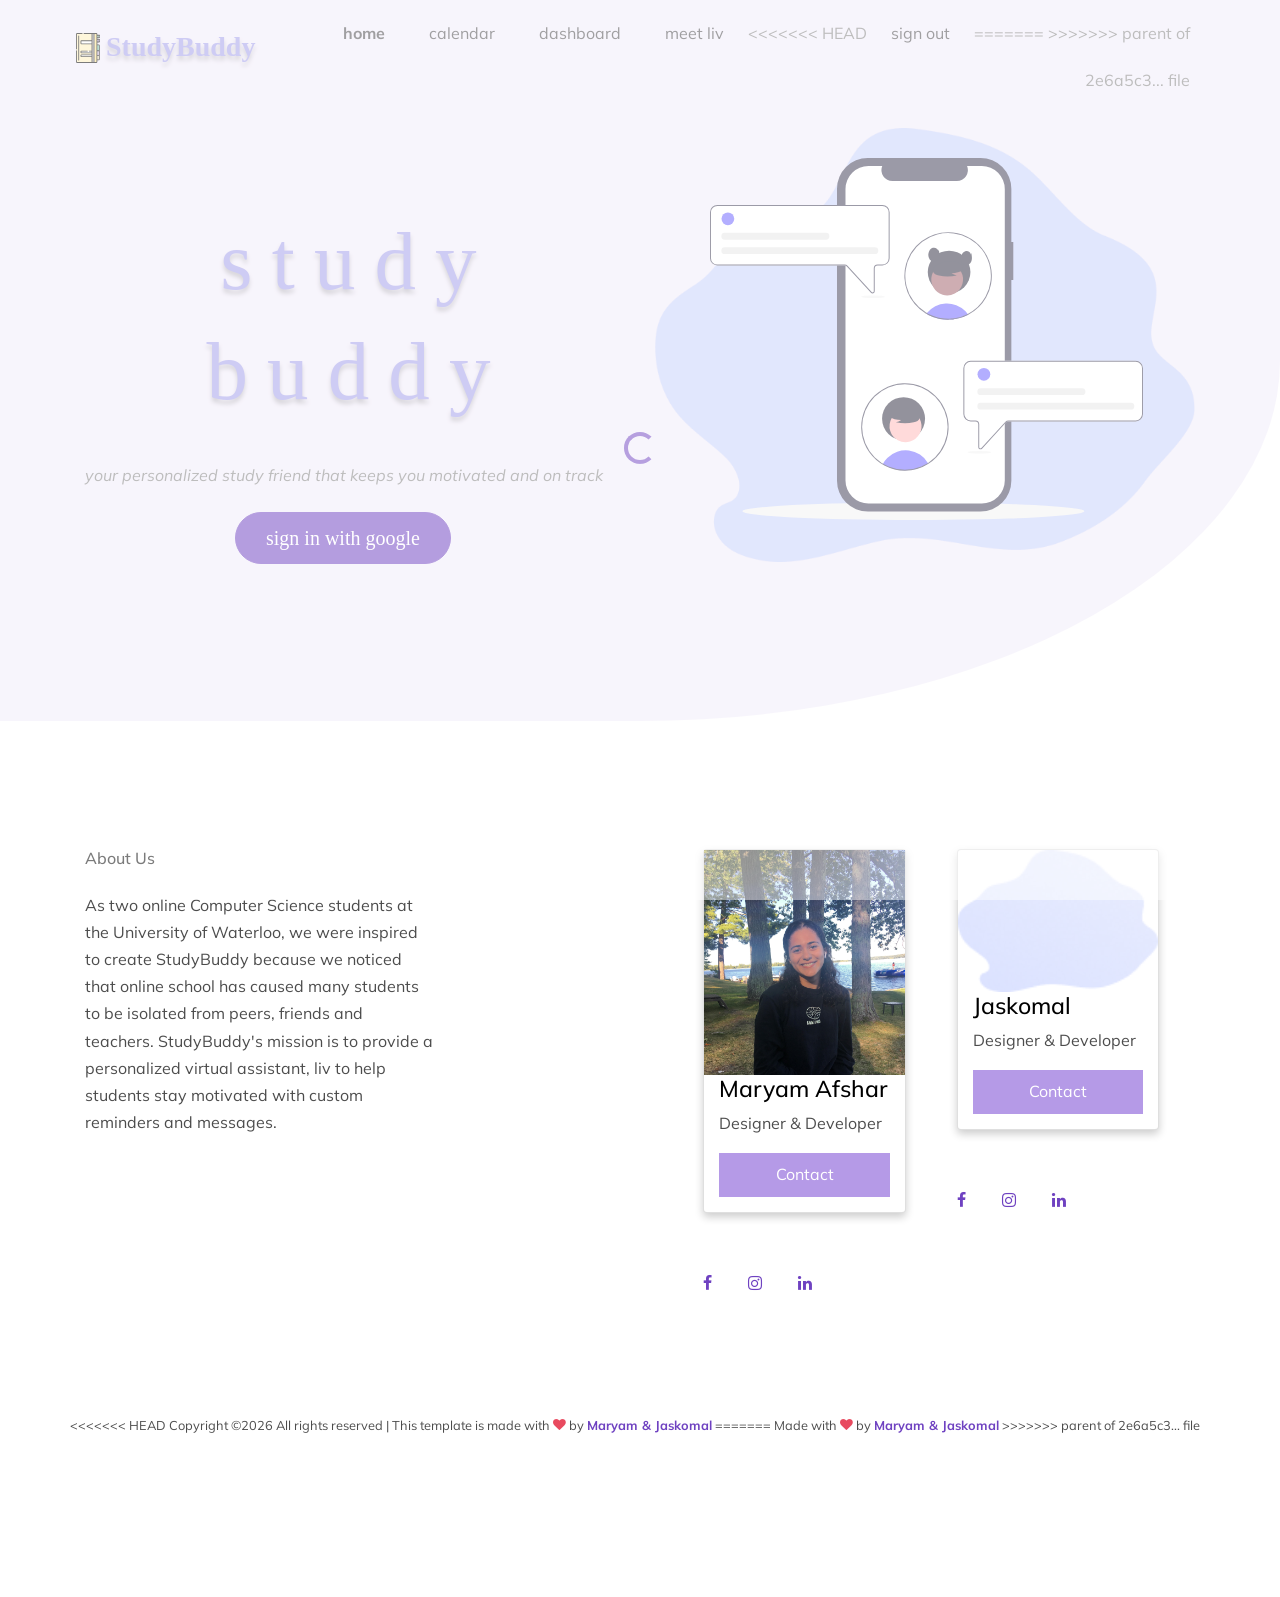
==== covid-master/index.html @ 274b62f6 "j" ====
<!doctype html>
<html lang="en">
<head>
  <title>StudyBuddy</title>
  <meta charset="utf-8">
  <meta name="viewport" content="width=device-width, initial-scale=1, shrink-to-fit=no">    

  <link href="https://fonts.googleapis.com/css2?family=Mulish:wght@400;700;900&display=swap" rel="stylesheet">

  <link rel="stylesheet" href="fonts/icomoon/style.css">

  <link rel="stylesheet" href="css/bootstrap.min.css">
  <link rel="stylesheet" href="css/jquery-ui.css">
  <link rel="stylesheet" href="css/owl.carousel.min.css">
  <link rel="stylesheet" href="css/owl.theme.default.min.css">
  <link rel="stylesheet" href="css/owl.theme.default.min.css">

  <link rel="stylesheet" href="css/jquery.fancybox.min.css">

  <link rel="stylesheet" href="css/bootstrap-datepicker.css">

  <link rel="stylesheet" href="fonts/flaticon/font/flaticon.css">
  <link rel="stylesheet" href="fonts/flaticon-covid/font/flaticon.css">

  <link rel="stylesheet" href="css/aos.css">

  <link rel="stylesheet" href="css/style.css">

</head>
<body data-spy="scroll" data-target=".site-navbar-target" data-offset="300">


  <div id="overlayer"></div>
  <div class="loader">
    <div class="spinner-border text-primary" role="status">
      <span class="sr-only">Loading...</span>
    </div>
  </div>


  <div class="site-wrap">

    <div class="site-mobile-menu site-navbar-target">
      <div class="site-mobile-menu-header">
        <div class="site-mobile-menu-close mt-3">
          <span class="icon-close2 js-menu-toggle"></span>
        </div>
      </div>
      <div class="site-mobile-menu-body"></div>
    </div>

    
    <header class="site-navbar light js-sticky-header site-navbar-target" role="banner">

      <div class="container">
        <div class="row align-items-center">
            <div class="logo">
              <img src="home_images/notebook.svg" alt="logo" />
              StudyBuddy
          </div>

          <div class="col-12 col-md-10 d-none d-xl-block">
            <nav class="site-navigation position-relative text-right" role="navigation">

              <ul class="site-menu main-menu js-clone-nav mr-auto d-none d-lg-block">
                <li class="active"><a href="index.html" class="nav-link">home</a></li>
                
                <li><a href="calendar.html" class="nav-link">calendar</a></li>
                <li><a href="dashboard.html" class="nav-link">dashboard</a></li>


                <li><a href="meet.html" class="nav-link">meet liv</a></li>
<<<<<<< HEAD
                <li><a href="signout.html" class="nav-link">sign out</a></li>
=======
                
>>>>>>> parent of 2e6a5c3... file
              </ul>
            </nav>
          </div>


          <div class="col-6 d-inline-block d-xl-none ml-md-0 py-3" style="position: relative; top: 3px;"><a href="#" class="site-menu-toggle js-menu-toggle float-right"><span class="icon-menu h3 text-black"></span></a></div>

        </div>
      </div>

    </header>

    
    <div class="hero-v1">
      <div class="container">
        <div class="row align-items-center">
          <div class="col-lg-6 mr-auto text-center text-lg-left">
            <h1 class="heading mb-3">study 
              buddy</h1>
            <i class="mb-5">your personalized study friend that keeps you motivated and on track</i>
            <p></p>
            <p class="mb-4"><a href="#" class="btn btn-primary">sign in with google</a></p>
          </div>
          <div class="col-lg-6">
            <figure class="illustration2">
              <img src="images/main_blob.png" alt="Image" class="img-fluid">
            <figure class="illustration">
              <img src= "images\undraw_Chatting_re_j55r.svg" alt="Image" class="img-fluid">
              
            </figure>
          </div>
          <div class="col-lg-6"></div>
        </div>
      </div>
    </div>
    

    <!-- MAIN -->
    
    <div class="site-footer">
      <div class="container">
        <div class="row">
          <div class="col-lg-4">
            <h2 class="footer-heading mb-4">About Us</h2>
            <p>As two online Computer Science students at the University of Waterloo, we were inspired to create StudyBuddy because we noticed that online school has caused many students to be isolated from peers, friends and teachers. 
              StudyBuddy's mission is to provide a personalized virtual assistant, liv to help students stay motivated with custom reminders and messages.

            </p>
          </div>
          <div class="col-lg-8">
            <div class="row">
              <div class="col-lg-4">
                <h2 class="footer-heading mb-4"></h2>
                
              </div>
              <div class="col-lg-4">

                <ul class="list-unstyled">
                  <div class="row">
                    <div class="column">
                      <div class="card">
                        <img src="images\MaryamAfshar_Headshot.jpg" alt="Jane" style="width:100%">
                        <div class="container">
                          <h2 style="font-size: 23px;">Maryam Afshar</h2>
                          <p class="title">Designer & Developer</p>
                          
                          <a href = "mailto: maryam.afshar@uwaterloo.ca"><button class="button">Contact</button></a>
                        </div>
                      </div>
                    </div>
                    <div class="my-5">
                      <a href="https://www.facebook.com/maryam.afshar.794" class="pl-0 pr-3"><span class="icon-facebook"></span></a>
                      <a href="https://www.instagram.com/mary1afshar/" class="pl-3 pr-3"><span class="icon-instagram"></span></a>
                      <a href="https://www.linkedin.com/in/maryam-afshar-b269b619a/" class="pl-3 pr-3"><span class="icon-linkedin"></span></a>
                    </div>
                  
                </ul>
              </div>
              <div class="col-lg-4">
                <ul class="list-unstyled">
                  <div class="row">
                    <div class="column">
                      <div class="card">
                        <img src="images\blob3.png" alt="Jane" style="width:100%">
                        <div class="container">
                          <h2 style="font-size: 23px;">Jaskomal</h2>
                          <p class="title">Designer & Developer</p>
                          
                          <a href = "mailto: maryam.afshar@uwaterloo.ca"><button class="button">Contact</button></a>
                        </div>
                      </div>
                    </div>
                    <div class="my-5">
                      <a href="https://www.facebook.com/maryam.afshar.794" class="pl-0 pr-3"><span class="icon-facebook"></span></a>
                      <a href="https://www.instagram.com/mary1afshar/" class="pl-3 pr-3"><span class="icon-instagram"></span></a>
                      <a href="https://www.linkedin.com/in/maryam-afshar-b269b619a/" class="pl-3 pr-3"><span class="icon-linkedin"></span></a>
                    </div>
                  </div>
                </div>
              </div>
            </div>
            <div class="row text-center">
              <div class="col-md-12">
                <div class="border-top pt-5">
                  <p style="align-items: center" class="copyright"><small>
                    <!-- Link back to Colorlib can't be removed. Template is licensed under CC BY 3.0. -->
<<<<<<< HEAD
                    Copyright &copy;<script>document.write(new Date().getFullYear());</script> All rights reserved | This template is made with <i class="icon-heart text-danger" aria-hidden="true"></i> by <a href="https://colorlib.com" target="_blank" >Maryam & Jaskomal</a>
=======
                     Made with <i class="icon-heart text-danger" aria-hidden="true"></i> by <a href="https://colorlib.com" target="_blank" >Maryam & Jaskomal</a>
>>>>>>> parent of 2e6a5c3... file
                    <!-- Link back to Colorlib can't be removed. Template is licensed under CC BY 3.0. --></small></p>
    
                  </div>
                </div>
    
              </div>
            </div>
          </div>
        </div>

  </div> <!-- .site-wrap -->

  <script src="js/jquery-3.3.1.min.js"></script>
  <script src="js/jquery-ui.js"></script>
  <script src="js/popper.min.js"></script>
  <script src="js/bootstrap.min.js"></script>
  <script src="js/owl.carousel.min.js"></script>
  <script src="js/jquery.countdown.min.js"></script>
  <script src="js/jquery.easing.1.3.js"></script>
  <script src="js/aos.js"></script>
  <script src="js/jquery.fancybox.min.js"></script>
  <script src="js/jquery.sticky.js"></script>
  <script src="js/isotope.pkgd.min.js"></script>


  <script src="js/main.js"></script>


</body>
</html>
---- covid-master/fonts/icomoon/style.css ----
@font-face {
  font-family: 'icomoon';
  src:  url('fonts/icomoon.eot?10si43');
  src:  url('fonts/icomoon.eot?10si43#iefix') format('embedded-opentype'),
    url('fonts/icomoon.ttf?10si43') format('truetype'),
    url('fonts/icomoon.woff?10si43') format('woff'),
    url('fonts/icomoon.svg?10si43#icomoon') format('svg');
  font-weight: normal;
  font-style: normal;
}

[class^="icon-"], [class*=" icon-"] {
  /* use !important to prevent issues with browser extensions that change fonts */
  font-family: 'icomoon' !important;
  speak: none;
  font-style: normal;
  font-weight: normal;
  font-variant: normal;
  text-transform: none;
  line-height: 1;

  /* Better Font Rendering =========== */
  -webkit-font-smoothing: antialiased;
  -moz-osx-font-smoothing: grayscale;
}

.icon-asterisk:before {
  content: "\f069";
}
.icon-plus:before {
  content: "\f067";
}
.icon-question:before {
  content: "\f128";
}
.icon-minus:before {
  content: "\f068";
}
.icon-glass:before {
  content: "\f000";
}
.icon-music:before {
  content: "\f001";
}
.icon-search:before {
  content: "\f002";
}
.icon-envelope-o:before {
  content: "\f003";
}
.icon-heart:before {
  content: "\f004";
}
.icon-star:before {
  content: "\f005";
}
.icon-star-o:before {
  content: "\f006";
}
.icon-user:before {
  content: "\f007";
}
.icon-film:before {
  content: "\f008";
}
.icon-th-large:before {
  content: "\f009";
}
.icon-th:before {
  content: "\f00a";
}
.icon-th-list:before {
  content: "\f00b";
}
.icon-check:before {
  content: "\f00c";
}
.icon-close:before {
  content: "\f00d";
}
.icon-remove:before {
  content: "\f00d";
}
.icon-times:before {
  content: "\f00d";
}
.icon-search-plus:before {
  content: "\f00e";
}
.icon-search-minus:before {
  content: "\f010";
}
.icon-power-off:before {
  content: "\f011";
}
.icon-signal:before {
  content: "\f012";
}
.icon-cog:before {
  content: "\f013";
}
.icon-gear:before {
  content: "\f013";
}
.icon-trash-o:before {
  content: "\f014";
}
.icon-home:before {
  content: "\f015";
}
.icon-file-o:before {
  content: "\f016";
}
.icon-clock-o:before {
  content: "\f017";
}
.icon-road:before {
  content: "\f018";
}
.icon-download:before {
  content: "\f019";
}
.icon-arrow-circle-o-down:before {
  content: "\f01a";
}
.icon-arrow-circle-o-up:before {
  content: "\f01b";
}
.icon-inbox:before {
  content: "\f01c";
}
.icon-play-circle-o:before {
  content: "\f01d";
}
.icon-repeat:before {
  content: "\f01e";
}
.icon-rotate-right:before {
  content: "\f01e";
}
.icon-refresh:before {
  content: "\f021";
}
.icon-list-alt:before {
  content: "\f022";
}
.icon-lock:before {
  content: "\f023";
}
.icon-flag:before {
  content: "\f024";
}
.icon-headphones:before {
  content: "\f025";
}
.icon-volume-off:before {
  content: "\f026";
}
.icon-volume-down:before {
  content: "\f027";
}
.icon-volume-up:before {
  content: "\f028";
}
.icon-qrcode:before {
  content: "\f029";
}
.icon-barcode:before {
  content: "\f02a";
}
.icon-tag:before {
  content: "\f02b";
}
.icon-tags:before {
  content: "\f02c";
}
.icon-book:before {
  content: "\f02d";
}
.icon-bookmark:before {
  content: "\f02e";
}
.icon-print:before {
  content: "\f02f";
}
.icon-camera:before {
  content: "\f030";
}
.icon-font:before {
  content: "\f031";
}
.icon-bold:before {
  content: "\f032";
}
.icon-italic:before {
  content: "\f033";
}
.icon-text-height:before {
  content: "\f034";
}
.icon-text-width:before {
  content: "\f035";
}
.icon-align-left:before {
  content: "\f036";
}
.icon-align-center:before {
  content: "\f037";
}
.icon-align-right:before {
  content: "\f038";
}
.icon-align-justify:before {
  content: "\f039";
}
.icon-list:before {
  content: "\f03a";
}
.icon-dedent:before {
  content: "\f03b";
}
.icon-outdent:before {
  content: "\f03b";
}
.icon-indent:before {
  content: "\f03c";
}
.icon-video-camera:before {
  content: "\f03d";
}
.icon-image:before {
  content: "\f03e";
}
.icon-photo:before {
  content: "\f03e";
}
.icon-picture-o:before {
  content: "\f03e";
}
.icon-pencil:before {
  content: "\f040";
}
.icon-map-marker:before {
  content: "\f041";
}
.icon-adjust:before {
  content: "\f042";
}
.icon-tint:before {
  content: "\f043";
}
.icon-edit:before {
  content: "\f044";
}
.icon-pencil-square-o:before {
  content: "\f044";
}
.icon-share-square-o:before {
  content: "\f045";
}
.icon-check-square-o:before {
  content: "\f046";
}
.icon-arrows:before {
  content: "\f047";
}
.icon-step-backward:before {
  content: "\f048";
}
.icon-fast-backward:before {
  content: "\f049";
}
.icon-backward:before {
  content: "\f04a";
}
.icon-play:before {
  content: "\f04b";
}
.icon-pause:before {
  content: "\f04c";
}
.icon-stop:before {
  content: "\f04d";
}
.icon-forward:before {
  content: "\f04e";
}
.icon-fast-forward:before {
  content: "\f050";
}
.icon-step-forward:before {
  content: "\f051";
}
.icon-eject:before {
  content: "\f052";
}
.icon-chevron-left:before {
  content: "\f053";
}
.icon-chevron-right:before {
  content: "\f054";
}
.icon-plus-circle:before {
  content: "\f055";
}
.icon-minus-circle:before {
  content: "\f056";
}
.icon-times-circle:before {
  content: "\f057";
}
.icon-check-circle:before {
  content: "\f058";
}
.icon-question-circle:before {
  content: "\f059";
}
.icon-info-circle:before {
  content: "\f05a";
}
.icon-crosshairs:before {
  content: "\f05b";
}
.icon-times-circle-o:before {
  content: "\f05c";
}
.icon-check-circle-o:before {
  content: "\f05d";
}
.icon-ban:before {
  content: "\f05e";
}
.icon-arrow-left:before {
  content: "\f060";
}
.icon-arrow-right:before {
  content: "\f061";
}
.icon-arrow-up:before {
  content: "\f062";
}
.icon-arrow-down:before {
  content: "\f063";
}
.icon-mail-forward:before {
  content: "\f064";
}
.icon-share:before {
  content: "\f064";
}
.icon-expand:before {
  content: "\f065";
}
.icon-compress:before {
  content: "\f066";
}
.icon-exclamation-circle:before {
  content: "\f06a";
}
.icon-gift:before {
  content: "\f06b";
}
.icon-leaf:before {
  content: "\f06c";
}
.icon-fire:before {
  content: "\f06d";
}
.icon-eye:before {
  content: "\f06e";
}
.icon-eye-slash:before {
  content: "\f070";
}
.icon-exclamation-triangle:before {
  content: "\f071";
}
.icon-warning:before {
  content: "\f071";
}
.icon-plane:before {
  content: "\f072";
}
.icon-calendar:before {
  content: "\f073";
}
.icon-random:before {
  content: "\f074";
}
.icon-comment:before {
  content: "\f075";
}
.icon-magnet:before {
  content: "\f076";
}
.icon-chevron-up:before {
  content: "\f077";
}
.icon-chevron-down:before {
  content: "\f078";
}
.icon-retweet:before {
  content: "\f079";
}
.icon-shopping-cart:before {
  content: "\f07a";
}
.icon-folder:before {
  content: "\f07b";
}
.icon-folder-open:before {
  content: "\f07c";
}
.icon-arrows-v:before {
  content: "\f07d";
}
.icon-arrows-h:before {
  content: "\f07e";
}
.icon-bar-chart:before {
  content: "\f080";
}
.icon-bar-chart-o:before {
  content: "\f080";
}
.icon-twitter-square:before {
  content: "\f081";
}
.icon-facebook-square:before {
  content: "\f082";
}
.icon-camera-retro:before {
  content: "\f083";
}
.icon-key:before {
  content: "\f084";
}
.icon-cogs:before {
  content: "\f085";
}
.icon-gears:before {
  content: "\f085";
}
.icon-comments:before {
  content: "\f086";
}
.icon-thumbs-o-up:before {
  content: "\f087";
}
.icon-thumbs-o-down:before {
  content: "\f088";
}
.icon-star-half:before {
  content: "\f089";
}
.icon-heart-o:before {
  content: "\f08a";
}
.icon-sign-out:before {
  content: "\f08b";
}
.icon-linkedin-square:before {
  content: "\f08c";
}
.icon-thumb-tack:before {
  content: "\f08d";
}
.icon-external-link:before {
  content: "\f08e";
}
.icon-sign-in:before {
  content: "\f090";
}
.icon-trophy:before {
  content: "\f091";
}
.icon-github-square:before {
  content: "\f092";
}
.icon-upload:before {
  content: "\f093";
}
.icon-lemon-o:before {
  content: "\f094";
}
.icon-phone:before {
  content: "\f095";
}
.icon-square-o:before {
  content: "\f096";
}
.icon-bookmark-o:before {
  content: "\f097";
}
.icon-phone-square:before {
  content: "\f098";
}
.icon-twitter:before {
  content: "\f099";
}
.icon-facebook:before {
  content: "\f09a";
}
.icon-facebook-f:before {
  content: "\f09a";
}
.icon-github:before {
  content: "\f09b";
}
.icon-unlock:before {
  content: "\f09c";
}
.icon-credit-card:before {
  content: "\f09d";
}
.icon-feed:before {
  content: "\f09e";
}
.icon-rss:before {
  content: "\f09e";
}
.icon-hdd-o:before {
  content: "\f0a0";
}
.icon-bullhorn:before {
  content: "\f0a1";
}
.icon-bell-o:before {
  content: "\f0a2";
}
.icon-certificate:before {
  content: "\f0a3";
}
.icon-hand-o-right:before {
  content: "\f0a4";
}
.icon-hand-o-left:before {
  content: "\f0a5";
}
.icon-hand-o-up:before {
  content: "\f0a6";
}
.icon-hand-o-down:before {
  content: "\f0a7";
}
.icon-arrow-circle-left:before {
  content: "\f0a8";
}
.icon-arrow-circle-right:before {
  content: "\f0a9";
}
.icon-arrow-circle-up:before {
  content: "\f0aa";
}
.icon-arrow-circle-down:before {
  content: "\f0ab";
}
.icon-globe:before {
  content: "\f0ac";
}
.icon-wrench:before {
  content: "\f0ad";
}
.icon-tasks:before {
  content: "\f0ae";
}
.icon-filter:before {
  content: "\f0b0";
}
.icon-briefcase:before {
  content: "\f0b1";
}
.icon-arrows-alt:before {
  content: "\f0b2";
}
.icon-group:before {
  content: "\f0c0";
}
.icon-users:before {
  content: "\f0c0";
}
.icon-chain:before {
  content: "\f0c1";
}
.icon-link:before {
  content: "\f0c1";
}
.icon-cloud:before {
  content: "\f0c2";
}
.icon-flask:before {
  content: "\f0c3";
}
.icon-cut:before {
  content: "\f0c4";
}
.icon-scissors:before {
  content: "\f0c4";
}
.icon-copy:before {
  content: "\f0c5";
}
.icon-files-o:before {
  content: "\f0c5";
}
.icon-paperclip:before {
  content: "\f0c6";
}
.icon-floppy-o:before {
  content: "\f0c7";
}
.icon-save:before {
  content: "\f0c7";
}
.icon-square:before {
  content: "\f0c8";
}
.icon-bars:before {
  content: "\f0c9";
}
.icon-navicon:before {
  content: "\f0c9";
}
.icon-reorder:before {
  content: "\f0c9";
}
.icon-list-ul:before {
  content: "\f0ca";
}
.icon-list-ol:before {
  content: "\f0cb";
}
.icon-strikethrough:before {
  content: "\f0cc";
}
.icon-underline:before {
  content: "\f0cd";
}
.icon-table:before {
  content: "\f0ce";
}
.icon-magic:before {
  content: "\f0d0";
}
.icon-truck:before {
  content: "\f0d1";
}
.icon-pinterest:before {
  content: "\f0d2";
}
.icon-pinterest-square:before {
  content: "\f0d3";
}
.icon-google-plus-square:before {
  content: "\f0d4";
}
.icon-google-plus:before {
  content: "\f0d5";
}
.icon-money:before {
  content: "\f0d6";
}
.icon-caret-down:before {
  content: "\f0d7";
}
.icon-caret-up:before {
  content: "\f0d8";
}
.icon-caret-left:before {
  content: "\f0d9";
}
.icon-caret-right:before {
  content: "\f0da";
}
.icon-columns:before {
  content: "\f0db";
}
.icon-sort:before {
  content: "\f0dc";
}
.icon-unsorted:before {
  content: "\f0dc";
}
.icon-sort-desc:before {
  content: "\f0dd";
}
.icon-sort-down:before {
  content: "\f0dd";
}
.icon-sort-asc:before {
  content: "\f0de";
}
.icon-sort-up:before {
  content: "\f0de";
}
.icon-envelope:before {
  content: "\f0e0";
}
.icon-linkedin:before {
  content: "\f0e1";
}
.icon-rotate-left:before {
  content: "\f0e2";
}
.icon-undo:before {
  content: "\f0e2";
}
.icon-gavel:before {
  content: "\f0e3";
}
.icon-legal:before {
  content: "\f0e3";
}
.icon-dashboard:before {
  content: "\f0e4";
}
.icon-tachometer:before {
  content: "\f0e4";
}
.icon-comment-o:before {
  content: "\f0e5";
}
.icon-comments-o:before {
  content: "\f0e6";
}
.icon-bolt:before {
  content: "\f0e7";
}
.icon-flash:before {
  content: "\f0e7";
}
.icon-sitemap:before {
  content: "\f0e8";
}
.icon-umbrella:before {
  content: "\f0e9";
}
.icon-clipboard:before {
  content: "\f0ea";
}
.icon-paste:before {
  content: "\f0ea";
}
.icon-lightbulb-o:before {
  content: "\f0eb";
}
.icon-exchange:before {
  content: "\f0ec";
}
.icon-cloud-download:before {
  content: "\f0ed";
}
.icon-cloud-upload:before {
  content: "\f0ee";
}
.icon-user-md:before {
  content: "\f0f0";
}
.icon-stethoscope:before {
  content: "\f0f1";
}
.icon-suitcase:before {
  content: "\f0f2";
}
.icon-bell:before {
  content: "\f0f3";
}
.icon-coffee:before {
  content: "\f0f4";
}
.icon-cutlery:before {
  content: "\f0f5";
}
.icon-file-text-o:before {
  content: "\f0f6";
}
.icon-building-o:before {
  content: "\f0f7";
}
.icon-hospital-o:before {
  content: "\f0f8";
}
.icon-ambulance:before {
  content: "\f0f9";
}
.icon-medkit:before {
  content: "\f0fa";
}
.icon-fighter-jet:before {
  content: "\f0fb";
}
.icon-beer:before {
  content: "\f0fc";
}
.icon-h-square:before {
  content: "\f0fd";
}
.icon-plus-square:before {
  content: "\f0fe";
}
.icon-angle-double-left:before {
  content: "\f100";
}
.icon-angle-double-right:before {
  content: "\f101";
}
.icon-angle-double-up:before {
  content: "\f102";
}
.icon-angle-double-down:before {
  content: "\f103";
}
.icon-angle-left:before {
  content: "\f104";
}
.icon-angle-right:before {
  content: "\f105";
}
.icon-angle-up:before {
  content: "\f106";
}
.icon-angle-down:before {
  content: "\f107";
}
.icon-desktop:before {
  content: "\f108";
}
.icon-laptop:before {
  content: "\f109";
}
.icon-tablet:before {
  content: "\f10a";
}
.icon-mobile:before {
  content: "\f10b";
}
.icon-mobile-phone:before {
  content: "\f10b";
}
.icon-circle-o:before {
  content: "\f10c";
}
.icon-quote-left:before {
  content: "\f10d";
}
.icon-quote-right:before {
  content: "\f10e";
}
.icon-spinner:before {
  content: "\f110";
}
.icon-circle:before {
  content: "\f111";
}
.icon-mail-reply:before {
  content: "\f112";
}
.icon-reply:before {
  content: "\f112";
}
.icon-github-alt:before {
  content: "\f113";
}
.icon-folder-o:before {
  content: "\f114";
}
.icon-folder-open-o:before {
  content: "\f115";
}
.icon-smile-o:before {
  content: "\f118";
}
.icon-frown-o:before {
  content: "\f119";
}
.icon-meh-o:before {
  content: "\f11a";
}
.icon-gamepad:before {
  content: "\f11b";
}
.icon-keyboard-o:before {
  content: "\f11c";
}
.icon-flag-o:before {
  content: "\f11d";
}
.icon-flag-checkered:before {
  content: "\f11e";
}
.icon-terminal:before {
  content: "\f120";
}
.icon-code:before {
  content: "\f121";
}
.icon-mail-reply-all:before {
  content: "\f122";
}
.icon-reply-all:before {
  content: "\f122";
}
.icon-star-half-empty:before {
  content: "\f123";
}
.icon-star-half-full:before {
  content: "\f123";
}
.icon-star-half-o:before {
  content: "\f123";
}
.icon-location-arrow:before {
  content: "\f124";
}
.icon-crop:before {
  content: "\f125";
}
.icon-code-fork:before {
  content: "\f126";
}
.icon-chain-broken:before {
  content: "\f127";
}
.icon-unlink:before {
  content: "\f127";
}
.icon-info:before {
  content: "\f129";
}
.icon-exclamation:before {
  content: "\f12a";
}
.icon-superscript:before {
  content: "\f12b";
}
.icon-subscript:before {
  content: "\f12c";
}
.icon-eraser:before {
  content: "\f12d";
}
.icon-puzzle-piece:before {
  content: "\f12e";
}
.icon-microphone:before {
  content: "\f130";
}
.icon-microphone-slash:before {
  content: "\f131";
}
.icon-shield:before {
  content: "\f132";
}
.icon-calendar-o:before {
  content: "\f133";
}
.icon-fire-extinguisher:before {
  content: "\f134";
}
.icon-rocket:before {
  content: "\f135";
}
.icon-maxcdn:before {
  content: "\f136";
}
.icon-chevron-circle-left:before {
  content: "\f137";
}
.icon-chevron-circle-right:before {
  content: "\f138";
}
.icon-chevron-circle-up:before {
  content: "\f139";
}
.icon-chevron-circle-down:before {
  content: "\f13a";
}
.icon-html5:before {
  content: "\f13b";
}
.icon-css3:before {
  content: "\f13c";
}
.icon-anchor:before {
  content: "\f13d";
}
.icon-unlock-alt:before {
  content: "\f13e";
}
.icon-bullseye:before {
  content: "\f140";
}
.icon-ellipsis-h:before {
  content: "\f141";
}
.icon-ellipsis-v:before {
  content: "\f142";
}
.icon-rss-square:before {
  content: "\f143";
}
.icon-play-circle:before {
  content: "\f144";
}
.icon-ticket:before {
  content: "\f145";
}
.icon-minus-square:before {
  content: "\f146";
}
.icon-minus-square-o:before {
  content: "\f147";
}
.icon-level-up:before {
  content: "\f148";
}
.icon-level-down:before {
  content: "\f149";
}
.icon-check-square:before {
  content: "\f14a";
}
.icon-pencil-square:before {
  content: "\f14b";
}
.icon-external-link-square:before {
  content: "\f14c";
}
.icon-share-square:before {
  content: "\f14d";
}
.icon-compass:before {
  content: "\f14e";
}
.icon-caret-square-o-down:before {
  content: "\f150";
}
.icon-toggle-down:before {
  content: "\f150";
}
.icon-caret-square-o-up:before {
  content: "\f151";
}
.icon-toggle-up:before {
  content: "\f151";
}
.icon-caret-square-o-right:before {
  content: "\f152";
}
.icon-toggle-right:before {
  content: "\f152";
}
.icon-eur:before {
  content: "\f153";
}
.icon-euro:before {
  content: "\f153";
}
.icon-gbp:before {
  content: "\f154";
}
.icon-dollar:before {
  content: "\f155";
}
.icon-usd:before {
  content: "\f155";
}
.icon-inr:before {
  content: "\f156";
}
.icon-rupee:before {
  content: "\f156";
}
.icon-cny:before {
  content: "\f157";
}
.icon-jpy:before {
  content: "\f157";
}
.icon-rmb:before {
  content: "\f157";
}
.icon-yen:before {
  content: "\f157";
}
.icon-rouble:before {
  content: "\f158";
}
.icon-rub:before {
  content: "\f158";
}
.icon-ruble:before {
  content: "\f158";
}
.icon-krw:before {
  content: "\f159";
}
.icon-won:before {
  content: "\f159";
}
.icon-bitcoin:before {
  content: "\f15a";
}
.icon-btc:before {
  content: "\f15a";
}
.icon-file:before {
  content: "\f15b";
}
.icon-file-text:before {
  content: "\f15c";
}
.icon-sort-alpha-asc:before {
  content: "\f15d";
}
.icon-sort-alpha-desc:before {
  content: "\f15e";
}
.icon-sort-amount-asc:before {
  content: "\f160";
}
.icon-sort-amount-desc:before {
  content: "\f161";
}
.icon-sort-numeric-asc:before {
  content: "\f162";
}
.icon-sort-numeric-desc:before {
  content: "\f163";
}
.icon-thumbs-up:before {
  content: "\f164";
}
.icon-thumbs-down:before {
  content: "\f165";
}
.icon-youtube-square:before {
  content: "\f166";
}
.icon-youtube:before {
  content: "\f167";
}
.icon-xing:before {
  content: "\f168";
}
.icon-xing-square:before {
  content: "\f169";
}
.icon-youtube-play:before {
  content: "\f16a";
}
.icon-dropbox:before {
  content: "\f16b";
}
.icon-stack-overflow:before {
  content: "\f16c";
}
.icon-instagram:before {
  content: "\f16d";
}
.icon-flickr:before {
  content: "\f16e";
}
.icon-adn:before {
  content: "\f170";
}
.icon-bitbucket:before {
  content: "\f171";
}
.icon-bitbucket-square:before {
  content: "\f172";
}
.icon-tumblr:before {
  content: "\f173";
}
.icon-tumblr-square:before {
  content: "\f174";
}
.icon-long-arrow-down:before {
  content: "\f175";
}
.icon-long-arrow-up:before {
  content: "\f176";
}
.icon-long-arrow-left:before {
  content: "\f177";
}
.icon-long-arrow-right:before {
  content: "\f178";
}
.icon-apple:before {
  content: "\f179";
}
.icon-windows:before {
  content: "\f17a";
}
.icon-android:before {
  content: "\f17b";
}
.icon-linux:before {
  content: "\f17c";
}
.icon-dribbble:before {
  content: "\f17d";
}
.icon-skype:before {
  content: "\f17e";
}
.icon-foursquare:before {
  content: "\f180";
}
.icon-trello:before {
  content: "\f181";
}
.icon-female:before {
  content: "\f182";
}
.icon-male:before {
  content: "\f183";
}
.icon-gittip:before {
  content: "\f184";
}
.icon-gratipay:before {
  content: "\f184";
}
.icon-sun-o:before {
  content: "\f185";
}
.icon-moon-o:before {
  content: "\f186";
}
.icon-archive:before {
  content: "\f187";
}
.icon-bug:before {
  content: "\f188";
}
.icon-vk:before {
  content: "\f189";
}
.icon-weibo:before {
  content: "\f18a";
}
.icon-renren:before {
  content: "\f18b";
}
.icon-pagelines:before {
  content: "\f18c";
}
.icon-stack-exchange:before {
  content: "\f18d";
}
.icon-arrow-circle-o-right:before {
  content: "\f18e";
}
.icon-arrow-circle-o-left:before {
  content: "\f190";
}
.icon-caret-square-o-left:before {
  content: "\f191";
}
.icon-toggle-left:before {
  content: "\f191";
}
.icon-dot-circle-o:before {
  content: "\f192";
}
.icon-wheelchair:before {
  content: "\f193";
}
.icon-vimeo-square:before {
  content: "\f194";
}
.icon-try:before {
  content: "\f195";
}
.icon-turkish-lira:before {
  content: "\f195";
}
.icon-plus-square-o:before {
  content: "\f196";
}
.icon-space-shuttle:before {
  content: "\f197";
}
.icon-slack:before {
  content: "\f198";
}
.icon-envelope-square:before {
  content: "\f199";
}
.icon-wordpress:before {
  content: "\f19a";
}
.icon-openid:before {
  content: "\f19b";
}
.icon-bank:before {
  content: "\f19c";
}
.icon-institution:before {
  content: "\f19c";
}
.icon-university:before {
  content: "\f19c";
}
.icon-graduation-cap:before {
  content: "\f19d";
}
.icon-mortar-board:before {
  content: "\f19d";
}
.icon-yahoo:before {
  content: "\f19e";
}
.icon-google:before {
  content: "\f1a0";
}
.icon-reddit:before {
  content: "\f1a1";
}
.icon-reddit-square:before {
  content: "\f1a2";
}
.icon-stumbleupon-circle:before {
  content: "\f1a3";
}
.icon-stumbleupon:before {
  content: "\f1a4";
}
.icon-delicious:before {
  content: "\f1a5";
}
.icon-digg:before {
  content: "\f1a6";
}
.icon-pied-piper-pp:before {
  content: "\f1a7";
}
.icon-pied-piper-alt:before {
  content: "\f1a8";
}
.icon-drupal:before {
  content: "\f1a9";
}
.icon-joomla:before {
  content: "\f1aa";
}
.icon-language:before {
  content: "\f1ab";
}
.icon-fax:before {
  content: "\f1ac";
}
.icon-building:before {
  content: "\f1ad";
}
.icon-child:before {
  content: "\f1ae";
}
.icon-paw:before {
  content: "\f1b0";
}
.icon-spoon:before {
  content: "\f1b1";
}
.icon-cube:before {
  content: "\f1b2";
}
.icon-cubes:before {
  content: "\f1b3";
}
.icon-behance:before {
  content: "\f1b4";
}
.icon-behance-square:before {
  content: "\f1b5";
}
.icon-steam:before {
  content: "\f1b6";
}
.icon-steam-square:before {
  content: "\f1b7";
}
.icon-recycle:before {
  content: "\f1b8";
}
.icon-automobile:before {
  content: "\f1b9";
}
.icon-car:before {
  content: "\f1b9";
}
.icon-cab:before {
  content: "\f1ba";
}
.icon-taxi:before {
  content: "\f1ba";
}
.icon-tree:before {
  content: "\f1bb";
}
.icon-spotify:before {
  content: "\f1bc";
}
.icon-deviantart:before {
  content: "\f1bd";
}
.icon-soundcloud:before {
  content: "\f1be";
}
.icon-database:before {
  content: "\f1c0";
}
.icon-file-pdf-o:before {
  content: "\f1c1";
}
.icon-file-word-o:before {
  content: "\f1c2";
}
.icon-file-excel-o:before {
  content: "\f1c3";
}
.icon-file-powerpoint-o:before {
  content: "\f1c4";
}
.icon-file-image-o:before {
  content: "\f1c5";
}
.icon-file-photo-o:before {
  content: "\f1c5";
}
.icon-file-picture-o:before {
  content: "\f1c5";
}
.icon-file-archive-o:before {
  content: "\f1c6";
}
.icon-file-zip-o:before {
  content: "\f1c6";
}
.icon-file-audio-o:before {
  content: "\f1c7";
}
.icon-file-sound-o:before {
  content: "\f1c7";
}
.icon-file-movie-o:before {
  content: "\f1c8";
}
.icon-file-video-o:before {
  content: "\f1c8";
}
.icon-file-code-o:before {
  content: "\f1c9";
}
.icon-vine:before {
  content: "\f1ca";
}
.icon-codepen:before {
  content: "\f1cb";
}
.icon-jsfiddle:before {
  content: "\f1cc";
}
.icon-life-bouy:before {
  content: "\f1cd";
}
.icon-life-buoy:before {
  content: "\f1cd";
}
.icon-life-ring:before {
  content: "\f1cd";
}
.icon-life-saver:before {
  content: "\f1cd";
}
.icon-support:before {
  content: "\f1cd";
}
.icon-circle-o-notch:before {
  content: "\f1ce";
}
.icon-ra:before {
  content: "\f1d0";
}
.icon-rebel:before {
  content: "\f1d0";
}
.icon-resistance:before {
  content: "\f1d0";
}
.icon-empire:before {
  content: "\f1d1";
}
.icon-ge:before {
  content: "\f1d1";
}
.icon-git-square:before {
  content: "\f1d2";
}
.icon-git:before {
  content: "\f1d3";
}
.icon-hacker-news:before {
  content: "\f1d4";
}
.icon-y-combinator-square:before {
  content: "\f1d4";
}
.icon-yc-square:before {
  content: "\f1d4";
}
.icon-tencent-weibo:before {
  content: "\f1d5";
}
.icon-qq:before {
  content: "\f1d6";
}
.icon-wechat:before {
  content: "\f1d7";
}
.icon-weixin:before {
  content: "\f1d7";
}
.icon-paper-plane:before {
  content: "\f1d8";
}
.icon-send:before {
  content: "\f1d8";
}
.icon-paper-plane-o:before {
  content: "\f1d9";
}
.icon-send-o:before {
  content: "\f1d9";
}
.icon-history:before {
  content: "\f1da";
}
.icon-circle-thin:before {
  content: "\f1db";
}
.icon-header:before {
  content: "\f1dc";
}
.icon-paragraph:before {
  content: "\f1dd";
}
.icon-sliders:before {
  content: "\f1de";
}
.icon-share-alt:before {
  content: "\f1e0";
}
.icon-share-alt-square:before {
  content: "\f1e1";
}
.icon-bomb:before {
  content: "\f1e2";
}
.icon-futbol-o:before {
  content: "\f1e3";
}
.icon-soccer-ball-o:before {
  content: "\f1e3";
}
.icon-tty:before {
  content: "\f1e4";
}
.icon-binoculars:before {
  content: "\f1e5";
}
.icon-plug:before {
  content: "\f1e6";
}
.icon-slideshare:before {
  content: "\f1e7";
}
.icon-twitch:before {
  content: "\f1e8";
}
.icon-yelp:before {
  content: "\f1e9";
}
.icon-newspaper-o:before {
  content: "\f1ea";
}
.icon-wifi:before {
  content: "\f1eb";
}
.icon-calculator:before {
  content: "\f1ec";
}
.icon-paypal:before {
  content: "\f1ed";
}
.icon-google-wallet:before {
  content: "\f1ee";
}
.icon-cc-visa:before {
  content: "\f1f0";
}
.icon-cc-mastercard:before {
  content: "\f1f1";
}
.icon-cc-discover:before {
  content: "\f1f2";
}
.icon-cc-amex:before {
  content: "\f1f3";
}
.icon-cc-paypal:before {
  content: "\f1f4";
}
.icon-cc-stripe:before {
  content: "\f1f5";
}
.icon-bell-slash:before {
  content: "\f1f6";
}
.icon-bell-slash-o:before {
  content: "\f1f7";
}
.icon-trash:before {
  content: "\f1f8";
}
.icon-copyright:before {
  content: "\f1f9";
}
.icon-at:before {
  content: "\f1fa";
}
.icon-eyedropper:before {
  content: "\f1fb";
}
.icon-paint-brush:before {
  content: "\f1fc";
}
.icon-birthday-cake:before {
  content: "\f1fd";
}
.icon-area-chart:before {
  content: "\f1fe";
}
.icon-pie-chart:before {
  content: "\f200";
}
.icon-line-chart:before {
  content: "\f201";
}
.icon-lastfm:before {
  content: "\f202";
}
.icon-lastfm-square:before {
  content: "\f203";
}
.icon-toggle-off:before {
  content: "\f204";
}
.icon-toggle-on:before {
  content: "\f205";
}
.icon-bicycle:before {
  content: "\f206";
}
.icon-bus:before {
  content: "\f207";
}
.icon-ioxhost:before {
  content: "\f208";
}
.icon-angellist:before {
  content: "\f209";
}
.icon-cc:before {
  content: "\f20a";
}
.icon-ils:before {
  content: "\f20b";
}
.icon-shekel:before {
  content: "\f20b";
}
.icon-sheqel:before {
  content: "\f20b";
}
.icon-meanpath:before {
  content: "\f20c";
}
.icon-buysellads:before {
  content: "\f20d";
}
.icon-connectdevelop:before {
  content: "\f20e";
}
.icon-dashcube:before {
  content: "\f210";
}
.icon-forumbee:before {
  content: "\f211";
}
.icon-leanpub:before {
  content: "\f212";
}
.icon-sellsy:before {
  content: "\f213";
}
.icon-shirtsinbulk:before {
  content: "\f214";
}
.icon-simplybuilt:before {
  content: "\f215";
}
.icon-skyatlas:before {
  content: "\f216";
}
.icon-cart-plus:before {
  content: "\f217";
}
.icon-cart-arrow-down:before {
  content: "\f218";
}
.icon-diamond:before {
  content: "\f219";
}
.icon-ship:before {
  content: "\f21a";
}
.icon-user-secret:before {
  content: "\f21b";
}
.icon-motorcycle:before {
  content: "\f21c";
}
.icon-street-view:before {
  content: "\f21d";
}
.icon-heartbeat:before {
  content: "\f21e";
}
.icon-venus:before {
  content: "\f221";
}
.icon-mars:before {
  content: "\f222";
}
.icon-mercury:before {
  content: "\f223";
}
.icon-intersex:before {
  content: "\f224";
}
.icon-transgender:before {
  content: "\f224";
}
.icon-transgender-alt:before {
  content: "\f225";
}
.icon-venus-double:before {
  content: "\f226";
}
.icon-mars-double:before {
  content: "\f227";
}
.icon-venus-mars:before {
  content: "\f228";
}
.icon-mars-stroke:before {
  content: "\f229";
}
.icon-mars-stroke-v:before {
  content: "\f22a";
}
.icon-mars-stroke-h:before {
  content: "\f22b";
}
.icon-neuter:before {
  content: "\f22c";
}
.icon-genderless:before {
  content: "\f22d";
}
.icon-facebook-official:before {
  content: "\f230";
}
.icon-pinterest-p:before {
  content: "\f231";
}
.icon-whatsapp:before {
  content: "\f232";
}
.icon-server:before {
  content: "\f233";
}
.icon-user-plus:before {
  content: "\f234";
}
.icon-user-times:before {
  content: "\f235";
}
.icon-bed:before {
  content: "\f236";
}
.icon-hotel:before {
  content: "\f236";
}
.icon-viacoin:before {
  content: "\f237";
}
.icon-train:before {
  content: "\f238";
}
.icon-subway:before {
  content: "\f239";
}
.icon-medium:before {
  content: "\f23a";
}
.icon-y-combinator:before {
  content: "\f23b";
}
.icon-yc:before {
  content: "\f23b";
}
.icon-optin-monster:before {
  content: "\f23c";
}
.icon-opencart:before {
  content: "\f23d";
}
.icon-expeditedssl:before {
  content: "\f23e";
}
.icon-battery:before {
  content: "\f240";
}
.icon-battery-4:before {
  content: "\f240";
}
.icon-battery-full:before {
  content: "\f240";
}
.icon-battery-3:before {
  content: "\f241";
}
.icon-battery-three-quarters:before {
  content: "\f241";
}
.icon-battery-2:before {
  content: "\f242";
}
.icon-battery-half:before {
  content: "\f242";
}
.icon-battery-1:before {
  content: "\f243";
}
.icon-battery-quarter:before {
  content: "\f243";
}
.icon-battery-0:before {
  content: "\f244";
}
.icon-battery-empty:before {
  content: "\f244";
}
.icon-mouse-pointer:before {
  content: "\f245";
}
.icon-i-cursor:before {
  content: "\f246";
}
.icon-object-group:before {
  content: "\f247";
}
.icon-object-ungroup:before {
  content: "\f248";
}
.icon-sticky-note:before {
  content: "\f249";
}
.icon-sticky-note-o:before {
  content: "\f24a";
}
.icon-cc-jcb:before {
  content: "\f24b";
}
.icon-cc-diners-club:before {
  content: "\f24c";
}
.icon-clone:before {
  content: "\f24d";
}
.icon-balance-scale:before {
  content: "\f24e";
}
.icon-hourglass-o:before {
  content: "\f250";
}
.icon-hourglass-1:before {
  content: "\f251";
}
.icon-hourglass-start:before {
  content: "\f251";
}
.icon-hourglass-2:before {
  content: "\f252";
}
.icon-hourglass-half:before {
  content: "\f252";
}
.icon-hourglass-3:before {
  content: "\f253";
}
.icon-hourglass-end:before {
  content: "\f253";
}
.icon-hourglass:before {
  content: "\f254";
}
.icon-hand-grab-o:before {
  content: "\f255";
}
.icon-hand-rock-o:before {
  content: "\f255";
}
.icon-hand-paper-o:before {
  content: "\f256";
}
.icon-hand-stop-o:before {
  content: "\f256";
}
.icon-hand-scissors-o:before {
  content: "\f257";
}
.icon-hand-lizard-o:before {
  content: "\f258";
}
.icon-hand-spock-o:before {
  content: "\f259";
}
.icon-hand-pointer-o:before {
  content: "\f25a";
}
.icon-hand-peace-o:before {
  content: "\f25b";
}
.icon-trademark:before {
  content: "\f25c";
}
.icon-registered:before {
  content: "\f25d";
}
.icon-creative-commons:before {
  content: "\f25e";
}
.icon-gg:before {
  content: "\f260";
}
.icon-gg-circle:before {
  content: "\f261";
}
.icon-tripadvisor:before {
  content: "\f262";
}
.icon-odnoklassniki:before {
  content: "\f263";
}
.icon-odnoklassniki-square:before {
  content: "\f264";
}
.icon-get-pocket:before {
  content: "\f265";
}
.icon-wikipedia-w:before {
  content: "\f266";
}
.icon-safari:before {
  content: "\f267";
}
.icon-chrome:before {
  content: "\f268";
}
.icon-firefox:before {
  content: "\f269";
}
.icon-opera:before {
  content: "\f26a";
}
.icon-internet-explorer:before {
  content: "\f26b";
}
.icon-television:before {
  content: "\f26c";
}
.icon-tv:before {
  content: "\f26c";
}
.icon-contao:before {
  content: "\f26d";
}
.icon-500px:before {
  content: "\f26e";
}
.icon-amazon:before {
  content: "\f270";
}
.icon-calendar-plus-o:before {
  content: "\f271";
}
.icon-calendar-minus-o:before {
  content: "\f272";
}
.icon-calendar-times-o:before {
  content: "\f273";
}
.icon-calendar-check-o:before {
  content: "\f274";
}
.icon-industry:before {
  content: "\f275";
}
.icon-map-pin:before {
  content: "\f276";
}
.icon-map-signs:before {
  content: "\f277";
}
.icon-map-o:before {
  content: "\f278";
}
.icon-map:before {
  content: "\f279";
}
.icon-commenting:before {
  content: "\f27a";
}
.icon-commenting-o:before {
  content: "\f27b";
}
.icon-houzz:before {
  content: "\f27c";
}
.icon-vimeo:before {
  content: "\f27d";
}
.icon-black-tie:before {
  content: "\f27e";
}
.icon-fonticons:before {
  content: "\f280";
}
.icon-reddit-alien:before {
  content: "\f281";
}
.icon-edge:before {
  content: "\f282";
}
.icon-credit-card-alt:before {
  content: "\f283";
}
.icon-codiepie:before {
  content: "\f284";
}
.icon-modx:before {
  content: "\f285";
}
.icon-fort-awesome:before {
  content: "\f286";
}
.icon-usb:before {
  content: "\f287";
}
.icon-product-hunt:before {
  content: "\f288";
}
.icon-mixcloud:before {
  content: "\f289";
}
.icon-scribd:before {
  content: "\f28a";
}
.icon-pause-circle:before {
  content: "\f28b";
}
.icon-pause-circle-o:before {
  content: "\f28c";
}
.icon-stop-circle:before {
  content: "\f28d";
}
.icon-stop-circle-o:before {
  content: "\f28e";
}
.icon-shopping-bag:before {
  content: "\f290";
}
.icon-shopping-basket:before {
  content: "\f291";
}
.icon-hashtag:before {
  content: "\f292";
}
.icon-bluetooth:before {
  content: "\f293";
}
.icon-bluetooth-b:before {
  content: "\f294";
}
.icon-percent:before {
  content: "\f295";
}
.icon-gitlab:before {
  content: "\f296";
}
.icon-wpbeginner:before {
  content: "\f297";
}
.icon-wpforms:before {
  content: "\f298";
}
.icon-envira:before {
  content: "\f299";
}
.icon-universal-access:before {
  content: "\f29a";
}
.icon-wheelchair-alt:before {
  content: "\f29b";
}
.icon-question-circle-o:before {
  content: "\f29c";
}
.icon-blind:before {
  content: "\f29d";
}
.icon-audio-description:before {
  content: "\f29e";
}
.icon-volume-control-phone:before {
  content: "\f2a0";
}
.icon-braille:before {
  content: "\f2a1";
}
.icon-assistive-listening-systems:before {
  content: "\f2a2";
}
.icon-american-sign-language-interpreting:before {
  content: "\f2a3";
}
.icon-asl-interpreting:before {
  content: "\f2a3";
}
.icon-deaf:before {
  content: "\f2a4";
}
.icon-deafness:before {
  content: "\f2a4";
}
.icon-hard-of-hearing:before {
  content: "\f2a4";
}
.icon-glide:before {
  content: "\f2a5";
}
.icon-glide-g:before {
  content: "\f2a6";
}
.icon-sign-language:before {
  content: "\f2a7";
}
.icon-signing:before {
  content: "\f2a7";
}
.icon-low-vision:before {
  content: "\f2a8";
}
.icon-viadeo:before {
  content: "\f2a9";
}
.icon-viadeo-square:before {
  content: "\f2aa";
}
.icon-snapchat:before {
  content: "\f2ab";
}
.icon-snapchat-ghost:before {
  content: "\f2ac";
}
.icon-snapchat-square:before {
  content: "\f2ad";
}
.icon-pied-piper:before {
  content: "\f2ae";
}
.icon-first-order:before {
  content: "\f2b0";
}
.icon-yoast:before {
  content: "\f2b1";
}
.icon-themeisle:before {
  content: "\f2b2";
}
.icon-google-plus-circle:before {
  content: "\f2b3";
}
.icon-google-plus-official:before {
  content: "\f2b3";
}
.icon-fa:before {
  content: "\f2b4";
}
.icon-font-awesome:before {
  content: "\f2b4";
}
.icon-handshake-o:before {
  content: "\f2b5";
}
.icon-envelope-open:before {
  content: "\f2b6";
}
.icon-envelope-open-o:before {
  content: "\f2b7";
}
.icon-linode:before {
  content: "\f2b8";
}
.icon-address-book:before {
  content: "\f2b9";
}
.icon-address-book-o:before {
  content: "\f2ba";
}
.icon-address-card:before {
  content: "\f2bb";
}
.icon-vcard:before {
  content: "\f2bb";
}
.icon-address-card-o:before {
  content: "\f2bc";
}
.icon-vcard-o:before {
  content: "\f2bc";
}
.icon-user-circle:before {
  content: "\f2bd";
}
.icon-user-circle-o:before {
  content: "\f2be";
}
.icon-user-o:before {
  content: "\f2c0";
}
.icon-id-badge:before {
  content: "\f2c1";
}
.icon-drivers-license:before {
  content: "\f2c2";
}
.icon-id-card:before {
  content: "\f2c2";
}
.icon-drivers-license-o:before {
  content: "\f2c3";
}
.icon-id-card-o:before {
  content: "\f2c3";
}
.icon-quora:before {
  content: "\f2c4";
}
.icon-free-code-camp:before {
  content: "\f2c5";
}
.icon-telegram:before {
  content: "\f2c6";
}
.icon-thermometer:before {
  content: "\f2c7";
}
.icon-thermometer-4:before {
  content: "\f2c7";
}
.icon-thermometer-full:before {
  content: "\f2c7";
}
.icon-thermometer-3:before {
  content: "\f2c8";
}
.icon-thermometer-three-quarters:before {
  content: "\f2c8";
}
.icon-thermometer-2:before {
  content: "\f2c9";
}
.icon-thermometer-half:before {
  content: "\f2c9";
}
.icon-thermometer-1:before {
  content: "\f2ca";
}
.icon-thermometer-quarter:before {
  content: "\f2ca";
}
.icon-thermometer-0:before {
  content: "\f2cb";
}
.icon-thermometer-empty:before {
  content: "\f2cb";
}
.icon-shower:before {
  content: "\f2cc";
}
.icon-bath:before {
  content: "\f2cd";
}
.icon-bathtub:before {
  content: "\f2cd";
}
.icon-s15:before {
  content: "\f2cd";
}
.icon-podcast:before {
  content: "\f2ce";
}
.icon-window-maximize:before {
  content: "\f2d0";
}
.icon-window-minimize:before {
  content: "\f2d1";
}
.icon-window-restore:before {
  content: "\f2d2";
}
.icon-times-rectangle:before {
  content: "\f2d3";
}
.icon-window-close:before {
  content: "\f2d3";
}
.icon-times-rectangle-o:before {
  content: "\f2d4";
}
.icon-window-close-o:before {
  content: "\f2d4";
}
.icon-bandcamp:before {
  content: "\f2d5";
}
.icon-grav:before {
  content: "\f2d6";
}
.icon-etsy:before {
  content: "\f2d7";
}
.icon-imdb:before {
  content: "\f2d8";
}
.icon-ravelry:before {
  content: "\f2d9";
}
.icon-eercast:before {
  content: "\f2da";
}
.icon-microchip:before {
  content: "\f2db";
}
.icon-snowflake-o:before {
  content: "\f2dc";
}
.icon-superpowers:before {
  content: "\f2dd";
}
.icon-wpexplorer:before {
  content: "\f2de";
}
.icon-meetup:before {
  content: "\f2e0";
}
.icon-3d_rotation:before {
  content: "\e84d";
}
.icon-ac_unit:before {
  content: "\eb3b";
}
.icon-alarm:before {
  content: "\e855";
}
.icon-access_alarms:before {
  content: "\e191";
}
.icon-schedule:before {
  content: "\e8b5";
}
.icon-accessibility:before {
  content: "\e84e";
}
.icon-accessible:before {
  content: "\e914";
}
.icon-account_balance:before {
  content: "\e84f";
}
.icon-account_balance_wallet:before {
  content: "\e850";
}
.icon-account_box:before {
  content: "\e851";
}
.icon-account_circle:before {
  content: "\e853";
}
.icon-adb:before {
  content: "\e60e";
}
.icon-add:before {
  content: "\e145";
}
.icon-add_a_photo:before {
  content: "\e439";
}
.icon-alarm_add:before {
  content: "\e856";
}
.icon-add_alert:before {
  content: "\e003";
}
.icon-add_box:before {
  content: "\e146";
}
.icon-add_circle:before {
  content: "\e147";
}
.icon-control_point:before {
  content: "\e3ba";
}
.icon-add_location:before {
  content: "\e567";
}
.icon-add_shopping_cart:before {
  content: "\e854";
}
.icon-queue:before {
  content: "\e03c";
}
.icon-add_to_queue:before {
  content: "\e05c";
}
.icon-adjust2:before {
  content: "\e39e";
}
.icon-airline_seat_flat:before {
  content: "\e630";
}
.icon-airline_seat_flat_angled:before {
  content: "\e631";
}
.icon-airline_seat_individual_suite:before {
  content: "\e632";
}
.icon-airline_seat_legroom_extra:before {
  content: "\e633";
}
.icon-airline_seat_legroom_normal:before {
  content: "\e634";
}
.icon-airline_seat_legroom_reduced:before {
  content: "\e635";
}
.icon-airline_seat_recline_extra:before {
  content: "\e636";
}
.icon-airline_seat_recline_normal:before {
  content: "\e637";
}
.icon-flight:before {
  content: "\e539";
}
.icon-airplanemode_inactive:before {
  content: "\e194";
}
.icon-airplay:before {
  content: "\e055";
}
.icon-airport_shuttle:before {
  content: "\eb3c";
}
.icon-alarm_off:before {
  content: "\e857";
}
.icon-alarm_on:before {
  content: "\e858";
}
.icon-album:before {
  content: "\e019";
}
.icon-all_inclusive:before {
  content: "\eb3d";
}
.icon-all_out:before {
  content: "\e90b";
}
.icon-android2:before {
  content: "\e859";
}
.icon-announcement:before {
  content: "\e85a";
}
.icon-apps:before {
  content: "\e5c3";
}
.icon-archive2:before {
  content: "\e149";
}
.icon-arrow_back:before {
  content: "\e5c4";
}
.icon-arrow_downward:before {
  content: "\e5db";
}
.icon-arrow_drop_down:before {
  content: "\e5c5";
}
.icon-arrow_drop_down_circle:before {
  content: "\e5c6";
}
.icon-arrow_drop_up:before {
  content: "\e5c7";
}
.icon-arrow_forward:before {
  content: "\e5c8";
}
.icon-arrow_upward:before {
  content: "\e5d8";
}
.icon-art_track:before {
  content: "\e060";
}
.icon-aspect_ratio:before {
  content: "\e85b";
}
.icon-poll:before {
  content: "\e801";
}
.icon-assignment:before {
  content: "\e85d";
}
.icon-assignment_ind:before {
  content: "\e85e";
}
.icon-assignment_late:before {
  content: "\e85f";
}
.icon-assignment_return:before {
  content: "\e860";
}
.icon-assignment_returned:before {
  content: "\e861";
}
.icon-assignment_turned_in:before {
  content: "\e862";
}
.icon-assistant:before {
  content: "\e39f";
}
.icon-flag2:before {
  content: "\e153";
}
.icon-attach_file:before {
  content: "\e226";
}
.icon-attach_money:before {
  content: "\e227";
}
.icon-attachment:before {
  content: "\e2bc";
}
.icon-audiotrack:before {
  content: "\e3a1";
}
.icon-autorenew:before {
  content: "\e863";
}
.icon-av_timer:before {
  content: "\e01b";
}
.icon-backspace:before {
  content: "\e14a";
}
.icon-cloud_upload:before {
  content: "\e2c3";
}
.icon-battery_alert:before {
  content: "\e19c";
}
.icon-battery_charging_full:before {
  content: "\e1a3";
}
.icon-battery_std:before {
  content: "\e1a5";
}
.icon-battery_unknown:before {
  content: "\e1a6";
}
.icon-beach_access:before {
  content: "\eb3e";
}
.icon-beenhere:before {
  content: "\e52d";
}
.icon-block:before {
  content: "\e14b";
}
.icon-bluetooth2:before {
  content: "\e1a7";
}
.icon-bluetooth_searching:before {
  content: "\e1aa";
}
.icon-bluetooth_connected:before {
  content: "\e1a8";
}
.icon-bluetooth_disabled:before {
  content: "\e1a9";
}
.icon-blur_circular:before {
  content: "\e3a2";
}
.icon-blur_linear:before {
  content: "\e3a3";
}
.icon-blur_off:before {
  content: "\e3a4";
}
.icon-blur_on:before {
  content: "\e3a5";
}
.icon-class:before {
  content: "\e86e";
}
.icon-turned_in:before {
  content: "\e8e6";
}
.icon-turned_in_not:before {
  content: "\e8e7";
}
.icon-border_all:before {
  content: "\e228";
}
.icon-border_bottom:before {
  content: "\e229";
}
.icon-border_clear:before {
  content: "\e22a";
}
.icon-border_color:before {
  content: "\e22b";
}
.icon-border_horizontal:before {
  content: "\e22c";
}
.icon-border_inner:before {
  content: "\e22d";
}
.icon-border_left:before {
  content: "\e22e";
}
.icon-border_outer:before {
  content: "\e22f";
}
.icon-border_right:before {
  content: "\e230";
}
.icon-border_style:before {
  content: "\e231";
}
.icon-border_top:before {
  content: "\e232";
}
.icon-border_vertical:before {
  content: "\e233";
}
.icon-branding_watermark:before {
  content: "\e06b";
}
.icon-brightness_1:before {
  content: "\e3a6";
}
.icon-brightness_2:before {
  content: "\e3a7";
}
.icon-brightness_3:before {
  content: "\e3a8";
}
.icon-brightness_4:before {
  content: "\e3a9";
}
.icon-brightness_low:before {
  content: "\e1ad";
}
.icon-brightness_medium:before {
  content: "\e1ae";
}
.icon-brightness_high:before {
  content: "\e1ac";
}
.icon-brightness_auto:before {
  content: "\e1ab";
}
.icon-broken_image:before {
  content: "\e3ad";
}
.icon-brush:before {
  content: "\e3ae";
}
.icon-bubble_chart:before {
  content: "\e6dd";
}
.icon-bug_report:before {
  content: "\e868";
}
.icon-build:before {
  content: "\e869";
}
.icon-burst_mode:before {
  content: "\e43c";
}
.icon-domain:before {
  content: "\e7ee";
}
.icon-business_center:before {
  content: "\eb3f";
}
.icon-cached:before {
  content: "\e86a";
}
.icon-cake:before {
  content: "\e7e9";
}
.icon-phone2:before {
  content: "\e0cd";
}
.icon-call_end:before {
  content: "\e0b1";
}
.icon-call_made:before {
  content: "\e0b2";
}
.icon-merge_type:before {
  content: "\e252";
}
.icon-call_missed:before {
  content: "\e0b4";
}
.icon-call_missed_outgoing:before {
  content: "\e0e4";
}
.icon-call_received:before {
  content: "\e0b5";
}
.icon-call_split:before {
  content: "\e0b6";
}
.icon-call_to_action:before {
  content: "\e06c";
}
.icon-camera2:before {
  content: "\e3af";
}
.icon-photo_camera:before {
  content: "\e412";
}
.icon-camera_enhance:before {
  content: "\e8fc";
}
.icon-camera_front:before {
  content: "\e3b1";
}
.icon-camera_rear:before {
  content: "\e3b2";
}
.icon-camera_roll:before {
  content: "\e3b3";
}
.icon-cancel:before {
  content: "\e5c9";
}
.icon-redeem:before {
  content: "\e8b1";
}
.icon-card_membership:before {
  content: "\e8f7";
}
.icon-card_travel:before {
  content: "\e8f8";
}
.icon-casino:before {
  content: "\eb40";
}
.icon-cast:before {
  content: "\e307";
}
.icon-cast_connected:before {
  content: "\e308";
}
.icon-center_focus_strong:before {
  content: "\e3b4";
}
.icon-center_focus_weak:before {
  content: "\e3b5";
}
.icon-change_history:before {
  content: "\e86b";
}
.icon-chat:before {
  content: "\e0b7";
}
.icon-chat_bubble:before {
  content: "\e0ca";
}
.icon-chat_bubble_outline:before {
  content: "\e0cb";
}
.icon-check2:before {
  content: "\e5ca";
}
.icon-check_box:before {
  content: "\e834";
}
.icon-check_box_outline_blank:before {
  content: "\e835";
}
.icon-check_circle:before {
  content: "\e86c";
}
.icon-navigate_before:before {
  content: "\e408";
}
.icon-navigate_next:before {
  content: "\e409";
}
.icon-child_care:before {
  content: "\eb41";
}
.icon-child_friendly:before {
  content: "\eb42";
}
.icon-chrome_reader_mode:before {
  content: "\e86d";
}
.icon-close2:before {
  content: "\e5cd";
}
.icon-clear_all:before {
  content: "\e0b8";
}
.icon-closed_caption:before {
  content: "\e01c";
}
.icon-wb_cloudy:before {
  content: "\e42d";
}
.icon-cloud_circle:before {
  content: "\e2be";
}
.icon-cloud_done:before {
  content: "\e2bf";
}
.icon-cloud_download:before {
  content: "\e2c0";
}
.icon-cloud_off:before {
  content: "\e2c1";
}
.icon-cloud_queue:before {
  content: "\e2c2";
}
.icon-code2:before {
  content: "\e86f";
}
.icon-photo_library:before {
  content: "\e413";
}
.icon-collections_bookmark:before {
  content: "\e431";
}
.icon-palette:before {
  content: "\e40a";
}
.icon-colorize:before {
  content: "\e3b8";
}
.icon-comment2:before {
  content: "\e0b9";
}
.icon-compare:before {
  content: "\e3b9";
}
.icon-compare_arrows:before {
  content: "\e915";
}
.icon-laptop2:before {
  content: "\e31e";
}
.icon-confirmation_number:before {
  content: "\e638";
}
.icon-contact_mail:before {
  content: "\e0d0";
}
.icon-contact_phone:before {
  content: "\e0cf";
}
.icon-contacts:before {
  content: "\e0ba";
}
.icon-content_copy:before {
  content: "\e14d";
}
.icon-content_cut:before {
  content: "\e14e";
}
.icon-content_paste:before {
  content: "\e14f";
}
.icon-control_point_duplicate:before {
  content: "\e3bb";
}
.icon-copyright2:before {
  content: "\e90c";
}
.icon-mode_edit:before {
  content: "\e254";
}
.icon-create_new_folder:before {
  content: "\e2cc";
}
.icon-payment:before {
  content: "\e8a1";
}
.icon-crop2:before {
  content: "\e3be";
}
.icon-crop_16_9:before {
  content: "\e3bc";
}
.icon-crop_3_2:before {
  content: "\e3bd";
}
.icon-crop_landscape:before {
  content: "\e3c3";
}
.icon-crop_7_5:before {
  content: "\e3c0";
}
.icon-crop_din:before {
  content: "\e3c1";
}
.icon-crop_free:before {
  content: "\e3c2";
}
.icon-crop_original:before {
  content: "\e3c4";
}
.icon-crop_portrait:before {
  content: "\e3c5";
}
.icon-crop_rotate:before {
  content: "\e437";
}
.icon-crop_square:before {
  content: "\e3c6";
}
.icon-dashboard2:before {
  content: "\e871";
}
.icon-data_usage:before {
  content: "\e1af";
}
.icon-date_range:before {
  content: "\e916";
}
.icon-dehaze:before {
  content: "\e3c7";
}
.icon-delete:before {
  content: "\e872";
}
.icon-delete_forever:before {
  content: "\e92b";
}
.icon-delete_sweep:before {
  content: "\e16c";
}
.icon-description:before {
  content: "\e873";
}
.icon-desktop_mac:before {
  content: "\e30b";
}
.icon-desktop_windows:before {
  content: "\e30c";
}
.icon-details:before {
  content: "\e3c8";
}
.icon-developer_board:before {
  content: "\e30d";
}
.icon-developer_mode:before {
  content: "\e1b0";
}
.icon-device_hub:before {
  content: "\e335";
}
.icon-phonelink:before {
  content: "\e326";
}
.icon-devices_other:before {
  content: "\e337";
}
.icon-dialer_sip:before {
  content: "\e0bb";
}
.icon-dialpad:before {
  content: "\e0bc";
}
.icon-directions:before {
  content: "\e52e";
}
.icon-directions_bike:before {
  content: "\e52f";
}
.icon-directions_boat:before {
  content: "\e532";
}
.icon-directions_bus:before {
  content: "\e530";
}
.icon-directions_car:before {
  content: "\e531";
}
.icon-directions_railway:before {
  content: "\e534";
}
.icon-directions_run:before {
  content: "\e566";
}
.icon-directions_transit:before {
  content: "\e535";
}
.icon-directions_walk:before {
  content: "\e536";
}
.icon-disc_full:before {
  content: "\e610";
}
.icon-dns:before {
  content: "\e875";
}
.icon-not_interested:before {
  content: "\e033";
}
.icon-do_not_disturb_alt:before {
  content: "\e611";
}
.icon-do_not_disturb_off:before {
  content: "\e643";
}
.icon-remove_circle:before {
  content: "\e15c";
}
.icon-dock:before {
  content: "\e30e";
}
.icon-done:before {
  content: "\e876";
}
.icon-done_all:before {
  content: "\e877";
}
.icon-donut_large:before {
  content: "\e917";
}
.icon-donut_small:before {
  content: "\e918";
}
.icon-drafts:before {
  content: "\e151";
}
.icon-drag_handle:before {
  content: "\e25d";
}
.icon-time_to_leave:before {
  content: "\e62c";
}
.icon-dvr:before {
  content: "\e1b2";
}
.icon-edit_location:before {
  content: "\e568";
}
.icon-eject2:before {
  content: "\e8fb";
}
.icon-markunread:before {
  content: "\e159";
}
.icon-enhanced_encryption:before {
  content: "\e63f";
}
.icon-equalizer:before {
  content: "\e01d";
}
.icon-error:before {
  content: "\e000";
}
.icon-error_outline:before {
  content: "\e001";
}
.icon-euro_symbol:before {
  content: "\e926";
}
.icon-ev_station:before {
  content: "\e56d";
}
.icon-insert_invitation:before {
  content: "\e24f";
}
.icon-event_available:before {
  content: "\e614";
}
.icon-event_busy:before {
  content: "\e615";
}
.icon-event_note:before {
  content: "\e616";
}
.icon-event_seat:before {
  content: "\e903";
}
.icon-exit_to_app:before {
  content: "\e879";
}
.icon-expand_less:before {
  content: "\e5ce";
}
.icon-expand_more:before {
  content: "\e5cf";
}
.icon-explicit:before {
  content: "\e01e";
}
.icon-explore:before {
  content: "\e87a";
}
.icon-exposure:before {
  content: "\e3ca";
}
.icon-exposure_neg_1:before {
  content: "\e3cb";
}
.icon-exposure_neg_2:before {
  content: "\e3cc";
}
.icon-exposure_plus_1:before {
  content: "\e3cd";
}
.icon-exposure_plus_2:before {
  content: "\e3ce";
}
.icon-exposure_zero:before {
  content: "\e3cf";
}
.icon-extension:before {
  content: "\e87b";
}
.icon-face:before {
  content: "\e87c";
}
.icon-fast_forward:before {
  content: "\e01f";
}
.icon-fast_rewind:before {
  content: "\e020";
}
.icon-favorite:before {
  content: "\e87d";
}
.icon-favorite_border:before {
  content: "\e87e";
}
.icon-featured_play_list:before {
  content: "\e06d";
}
.icon-featured_video:before {
  content: "\e06e";
}
.icon-sms_failed:before {
  content: "\e626";
}
.icon-fiber_dvr:before {
  content: "\e05d";
}
.icon-fiber_manual_record:before {
  content: "\e061";
}
.icon-fiber_new:before {
  content: "\e05e";
}
.icon-fiber_pin:before {
  content: "\e06a";
}
.icon-fiber_smart_record:before {
  content: "\e062";
}
.icon-get_app:before {
  content: "\e884";
}
.icon-file_upload:before {
  content: "\e2c6";
}
.icon-filter2:before {
  content: "\e3d3";
}
.icon-filter_1:before {
  content: "\e3d0";
}
.icon-filter_2:before {
  content: "\e3d1";
}
.icon-filter_3:before {
  content: "\e3d2";
}
.icon-filter_4:before {
  content: "\e3d4";
}
.icon-filter_5:before {
  content: "\e3d5";
}
.icon-filter_6:before {
  content: "\e3d6";
}
.icon-filter_7:before {
  content: "\e3d7";
}
.icon-filter_8:before {
  content: "\e3d8";
}
.icon-filter_9:before {
  content: "\e3d9";
}
.icon-filter_9_plus:before {
  content: "\e3da";
}
.icon-filter_b_and_w:before {
  content: "\e3db";
}
.icon-filter_center_focus:before {
  content: "\e3dc";
}
.icon-filter_drama:before {
  content: "\e3dd";
}
.icon-filter_frames:before {
  content: "\e3de";
}
.icon-terrain:before {
  content: "\e564";
}
.icon-filter_list:before {
  content: "\e152";
}
.icon-filter_none:before {
  content: "\e3e0";
}
.icon-filter_tilt_shift:before {
  content: "\e3e2";
}
.icon-filter_vintage:before {
  content: "\e3e3";
}
.icon-find_in_page:before {
  content: "\e880";
}
.icon-find_replace:before {
  content: "\e881";
}
.icon-fingerprint:before {
  content: "\e90d";
}
.icon-first_page:before {
  content: "\e5dc";
}
.icon-fitness_center:before {
  content: "\eb43";
}
.icon-flare:before {
  content: "\e3e4";
}
.icon-flash_auto:before {
  content: "\e3e5";
}
.icon-flash_off:before {
  content: "\e3e6";
}
.icon-flash_on:before {
  content: "\e3e7";
}
.icon-flight_land:before {
  content: "\e904";
}
.icon-flight_takeoff:before {
  content: "\e905";
}
.icon-flip:before {
  content: "\e3e8";
}
.icon-flip_to_back:before {
  content: "\e882";
}
.icon-flip_to_front:before {
  content: "\e883";
}
.icon-folder2:before {
  content: "\e2c7";
}
.icon-folder_open:before {
  content: "\e2c8";
}
.icon-folder_shared:before {
  content: "\e2c9";
}
.icon-folder_special:before {
  content: "\e617";
}
.icon-font_download:before {
  content: "\e167";
}
.icon-format_align_center:before {
  content: "\e234";
}
.icon-format_align_justify:before {
  content: "\e235";
}
.icon-format_align_left:before {
  content: "\e236";
}
.icon-format_align_right:before {
  content: "\e237";
}
.icon-format_bold:before {
  content: "\e238";
}
.icon-format_clear:before {
  content: "\e239";
}
.icon-format_color_fill:before {
  content: "\e23a";
}
.icon-format_color_reset:before {
  content: "\e23b";
}
.icon-format_color_text:before {
  content: "\e23c";
}
.icon-format_indent_decrease:before {
  content: "\e23d";
}
.icon-format_indent_increase:before {
  content: "\e23e";
}
.icon-format_italic:before {
  content: "\e23f";
}
.icon-format_line_spacing:before {
  content: "\e240";
}
.icon-format_list_bulleted:before {
  content: "\e241";
}
.icon-format_list_numbered:before {
  content: "\e242";
}
.icon-format_paint:before {
  content: "\e243";
}
.icon-format_quote:before {
  content: "\e244";
}
.icon-format_shapes:before {
  content: "\e25e";
}
.icon-format_size:before {
  content: "\e245";
}
.icon-format_strikethrough:before {
  content: "\e246";
}
.icon-format_textdirection_l_to_r:before {
  content: "\e247";
}
.icon-format_textdirection_r_to_l:before {
  content: "\e248";
}
.icon-format_underlined:before {
  content: "\e249";
}
.icon-question_answer:before {
  content: "\e8af";
}
.icon-forward2:before {
  content: "\e154";
}
.icon-forward_10:before {
  content: "\e056";
}
.icon-forward_30:before {
  content: "\e057";
}
.icon-forward_5:before {
  content: "\e058";
}
.icon-free_breakfast:before {
  content: "\eb44";
}
.icon-fullscreen:before {
  content: "\e5d0";
}
.icon-fullscreen_exit:before {
  content: "\e5d1";
}
.icon-functions:before {
  content: "\e24a";
}
.icon-g_translate:before {
  content: "\e927";
}
.icon-games:before {
  content: "\e021";
}
.icon-gavel2:before {
  content: "\e90e";
}
.icon-gesture:before {
  content: "\e155";
}
.icon-gif:before {
  content: "\e908";
}
.icon-goat:before {
  content: "\e900";
}
.icon-golf_course:before {
  content: "\eb45";
}
.icon-my_location:before {
  content: "\e55c";
}
.icon-location_searching:before {
  content: "\e1b7";
}
.icon-location_disabled:before {
  content: "\e1b6";
}
.icon-star2:before {
  content: "\e838";
}
.icon-gradient:before {
  content: "\e3e9";
}
.icon-grain:before {
  content: "\e3ea";
}
.icon-graphic_eq:before {
  content: "\e1b8";
}
.icon-grid_off:before {
  content: "\e3eb";
}
.icon-grid_on:before {
  content: "\e3ec";
}
.icon-people:before {
  content: "\e7fb";
}
.icon-group_add:before {
  content: "\e7f0";
}
.icon-group_work:before {
  content: "\e886";
}
.icon-hd:before {
  content: "\e052";
}
.icon-hdr_off:before {
  content: "\e3ed";
}
.icon-hdr_on:before {
  content: "\e3ee";
}
.icon-hdr_strong:before {
  content: "\e3f1";
}
.icon-hdr_weak:before {
  content: "\e3f2";
}
.icon-headset:before {
  content: "\e310";
}
.icon-headset_mic:before {
  content: "\e311";
}
.icon-healing:before {
  content: "\e3f3";
}
.icon-hearing:before {
  content: "\e023";
}
.icon-help:before {
  content: "\e887";
}
.icon-help_outline:before {
  content: "\e8fd";
}
.icon-high_quality:before {
  content: "\e024";
}
.icon-highlight:before {
  content: "\e25f";
}
.icon-highlight_off:before {
  content: "\e888";
}
.icon-restore:before {
  content: "\e8b3";
}
.icon-home2:before {
  content: "\e88a";
}
.icon-hot_tub:before {
  content: "\eb46";
}
.icon-local_hotel:before {
  content: "\e549";
}
.icon-hourglass_empty:before {
  content: "\e88b";
}
.icon-hourglass_full:before {
  content: "\e88c";
}
.icon-http:before {
  content: "\e902";
}
.icon-lock2:before {
  content: "\e897";
}
.icon-photo2:before {
  content: "\e410";
}
.icon-image_aspect_ratio:before {
  content: "\e3f5";
}
.icon-import_contacts:before {
  content: "\e0e0";
}
.icon-import_export:before {
  content: "\e0c3";
}
.icon-important_devices:before {
  content: "\e912";
}
.icon-inbox2:before {
  content: "\e156";
}
.icon-indeterminate_check_box:before {
  content: "\e909";
}
.icon-info2:before {
  content: "\e88e";
}
.icon-info_outline:before {
  content: "\e88f";
}
.icon-input:before {
  content: "\e890";
}
.icon-insert_comment:before {
  content: "\e24c";
}
.icon-insert_drive_file:before {
  content: "\e24d";
}
.icon-tag_faces:before {
  content: "\e420";
}
.icon-link2:before {
  content: "\e157";
}
.icon-invert_colors:before {
  content: "\e891";
}
.icon-invert_colors_off:before {
  content: "\e0c4";
}
.icon-iso:before {
  content: "\e3f6";
}
.icon-keyboard:before {
  content: "\e312";
}
.icon-keyboard_arrow_down:before {
  content: "\e313";
}
.icon-keyboard_arrow_left:before {
  content: "\e314";
}
.icon-keyboard_arrow_right:before {
  content: "\e315";
}
.icon-keyboard_arrow_up:before {
  content: "\e316";
}
.icon-keyboard_backspace:before {
  content: "\e317";
}
.icon-keyboard_capslock:before {
  content: "\e318";
}
.icon-keyboard_hide:before {
  content: "\e31a";
}
.icon-keyboard_return:before {
  content: "\e31b";
}
.icon-keyboard_tab:before {
  content: "\e31c";
}
.icon-keyboard_voice:before {
  content: "\e31d";
}
.icon-kitchen:before {
  content: "\eb47";
}
.icon-label:before {
  content: "\e892";
}
.icon-label_outline:before {
  content: "\e893";
}
.icon-language2:before {
  content: "\e894";
}
.icon-laptop_chromebook:before {
  content: "\e31f";
}
.icon-laptop_mac:before {
  content: "\e320";
}
.icon-laptop_windows:before {
  content: "\e321";
}
.icon-last_page:before {
  content: "\e5dd";
}
.icon-open_in_new:before {
  content: "\e89e";
}
.icon-layers:before {
  content: "\e53b";
}
.icon-layers_clear:before {
  content: "\e53c";
}
.icon-leak_add:before {
  content: "\e3f8";
}
.icon-leak_remove:before {
  content: "\e3f9";
}
.icon-lens:before {
  content: "\e3fa";
}
.icon-library_books:before {
  content: "\e02f";
}
.icon-library_music:before {
  content: "\e030";
}
.icon-lightbulb_outline:before {
  content: "\e90f";
}
.icon-line_style:before {
  content: "\e919";
}
.icon-line_weight:before {
  content: "\e91a";
}
.icon-linear_scale:before {
  content: "\e260";
}
.icon-linked_camera:before {
  content: "\e438";
}
.icon-list2:before {
  content: "\e896";
}
.icon-live_help:before {
  content: "\e0c6";
}
.icon-live_tv:before {
  content: "\e639";
}
.icon-local_play:before {
  content: "\e553";
}
.icon-local_airport:before {
  content: "\e53d";
}
.icon-local_atm:before {
  content: "\e53e";
}
.icon-local_bar:before {
  content: "\e540";
}
.icon-local_cafe:before {
  content: "\e541";
}
.icon-local_car_wash:before {
  content: "\e542";
}
.icon-local_convenience_store:before {
  content: "\e543";
}
.icon-restaurant_menu:before {
  content: "\e561";
}
.icon-local_drink:before {
  content: "\e544";
}
.icon-local_florist:before {
  content: "\e545";
}
.icon-local_gas_station:before {
  content: "\e546";
}
.icon-shopping_cart:before {
  content: "\e8cc";
}
.icon-local_hospital:before {
  content: "\e548";
}
.icon-local_laundry_service:before {
  content: "\e54a";
}
.icon-local_library:before {
  content: "\e54b";
}
.icon-local_mall:before {
  content: "\e54c";
}
.icon-theaters:before {
  content: "\e8da";
}
.icon-local_offer:before {
  content: "\e54e";
}
.icon-local_parking:before {
  content: "\e54f";
}
.icon-local_pharmacy:before {
  content: "\e550";
}
.icon-local_pizza:before {
  content: "\e552";
}
.icon-print2:before {
  content: "\e8ad";
}
.icon-local_shipping:before {
  content: "\e558";
}
.icon-local_taxi:before {
  content: "\e559";
}
.icon-location_city:before {
  content: "\e7f1";
}
.icon-location_off:before {
  content: "\e0c7";
}
.icon-room:before {
  content: "\e8b4";
}
.icon-lock_open:before {
  content: "\e898";
}
.icon-lock_outline:before {
  content: "\e899";
}
.icon-looks:before {
  content: "\e3fc";
}
.icon-looks_3:before {
  content: "\e3fb";
}
.icon-looks_4:before {
  content: "\e3fd";
}
.icon-looks_5:before {
  content: "\e3fe";
}
.icon-looks_6:before {
  content: "\e3ff";
}
.icon-looks_one:before {
  content: "\e400";
}
.icon-looks_two:before {
  content: "\e401";
}
.icon-sync:before {
  content: "\e627";
}
.icon-loupe:before {
  content: "\e402";
}
.icon-low_priority:before {
  content: "\e16d";
}
.icon-loyalty:before {
  content: "\e89a";
}
.icon-mail_outline:before {
  content: "\e0e1";
}
.icon-map2:before {
  content: "\e55b";
}
.icon-markunread_mailbox:before {
  content: "\e89b";
}
.icon-memory:before {
  content: "\e322";
}
.icon-menu:before {
  content: "\e5d2";
}
.icon-message:before {
  content: "\e0c9";
}
.icon-mic:before {
  content: "\e029";
}
.icon-mic_none:before {
  content: "\e02a";
}
.icon-mic_off:before {
  content: "\e02b";
}
.icon-mms:before {
  content: "\e618";
}
.icon-mode_comment:before {
  content: "\e253";
}
.icon-monetization_on:before {
  content: "\e263";
}
.icon-money_off:before {
  content: "\e25c";
}
.icon-monochrome_photos:before {
  content: "\e403";
}
.icon-mood_bad:before {
  content: "\e7f3";
}
.icon-more:before {
  content: "\e619";
}
.icon-more_horiz:before {
  content: "\e5d3";
}
.icon-more_vert:before {
  content: "\e5d4";
}
.icon-motorcycle2:before {
  content: "\e91b";
}
.icon-mouse:before {
  content: "\e323";
}
.icon-move_to_inbox:before {
  content: "\e168";
}
.icon-movie_creation:before {
  content: "\e404";
}
.icon-movie_filter:before {
  content: "\e43a";
}
.icon-multiline_chart:before {
  content: "\e6df";
}
.icon-music_note:before {
  content: "\e405";
}
.icon-music_video:before {
  content: "\e063";
}
.icon-nature:before {
  content: "\e406";
}
.icon-nature_people:before {
  content: "\e407";
}
.icon-navigation:before {
  content: "\e55d";
}
.icon-near_me:before {
  content: "\e569";
}
.icon-network_cell:before {
  content: "\e1b9";
}
.icon-network_check:before {
  content: "\e640";
}
.icon-network_locked:before {
  content: "\e61a";
}
.icon-network_wifi:before {
  content: "\e1ba";
}
.icon-new_releases:before {
  content: "\e031";
}
.icon-next_week:before {
  content: "\e16a";
}
.icon-nfc:before {
  content: "\e1bb";
}
.icon-no_encryption:before {
  content: "\e641";
}
.icon-signal_cellular_no_sim:before {
  content: "\e1ce";
}
.icon-note:before {
  content: "\e06f";
}
.icon-note_add:before {
  content: "\e89c";
}
.icon-notifications:before {
  content: "\e7f4";
}
.icon-notifications_active:before {
  content: "\e7f7";
}
.icon-notifications_none:before {
  content: "\e7f5";
}
.icon-notifications_off:before {
  content: "\e7f6";
}
.icon-notifications_paused:before {
  content: "\e7f8";
}
.icon-offline_pin:before {
  content: "\e90a";
}
.icon-ondemand_video:before {
  content: "\e63a";
}
.icon-opacity:before {
  content: "\e91c";
}
.icon-open_in_browser:before {
  content: "\e89d";
}
.icon-open_with:before {
  content: "\e89f";
}
.icon-pages:before {
  content: "\e7f9";
}
.icon-pageview:before {
  content: "\e8a0";
}
.icon-pan_tool:before {
  content: "\e925";
}
.icon-panorama:before {
  content: "\e40b";
}
.icon-radio_button_unchecked:before {
  content: "\e836";
}
.icon-panorama_horizontal:before {
  content: "\e40d";
}
.icon-panorama_vertical:before {
  content: "\e40e";
}
.icon-panorama_wide_angle:before {
  content: "\e40f";
}
.icon-party_mode:before {
  content: "\e7fa";
}
.icon-pause2:before {
  content: "\e034";
}
.icon-pause_circle_filled:before {
  content: "\e035";
}
.icon-pause_circle_outline:before {
  content: "\e036";
}
.icon-people_outline:before {
  content: "\e7fc";
}
.icon-perm_camera_mic:before {
  content: "\e8a2";
}
.icon-perm_contact_calendar:before {
  content: "\e8a3";
}
.icon-perm_data_setting:before {
  content: "\e8a4";
}
.icon-perm_device_information:before {
  content: "\e8a5";
}
.icon-person_outline:before {
  content: "\e7ff";
}
.icon-perm_media:before {
  content: "\e8a7";
}
.icon-perm_phone_msg:before {
  content: "\e8a8";
}
.icon-perm_scan_wifi:before {
  content: "\e8a9";
}
.icon-person:before {
  content: "\e7fd";
}
.icon-person_add:before {
  content: "\e7fe";
}
.icon-person_pin:before {
  content: "\e55a";
}
.icon-person_pin_circle:before {
  content: "\e56a";
}
.icon-personal_video:before {
  content: "\e63b";
}
.icon-pets:before {
  content: "\e91d";
}
.icon-phone_android:before {
  content: "\e324";
}
.icon-phone_bluetooth_speaker:before {
  content: "\e61b";
}
.icon-phone_forwarded:before {
  content: "\e61c";
}
.icon-phone_in_talk:before {
  content: "\e61d";
}
.icon-phone_iphone:before {
  content: "\e325";
}
.icon-phone_locked:before {
  content: "\e61e";
}
.icon-phone_missed:before {
  content: "\e61f";
}
.icon-phone_paused:before {
  content: "\e620";
}
.icon-phonelink_erase:before {
  content: "\e0db";
}
.icon-phonelink_lock:before {
  content: "\e0dc";
}
.icon-phonelink_off:before {
  content: "\e327";
}
.icon-phonelink_ring:before {
  content: "\e0dd";
}
.icon-phonelink_setup:before {
  content: "\e0de";
}
.icon-photo_album:before {
  content: "\e411";
}
.icon-photo_filter:before {
  content: "\e43b";
}
.icon-photo_size_select_actual:before {
  content: "\e432";
}
.icon-photo_size_select_large:before {
  content: "\e433";
}
.icon-photo_size_select_small:before {
  content: "\e434";
}
.icon-picture_as_pdf:before {
  content: "\e415";
}
.icon-picture_in_picture:before {
  content: "\e8aa";
}
.icon-picture_in_picture_alt:before {
  content: "\e911";
}
.icon-pie_chart:before {
  content: "\e6c4";
}
.icon-pie_chart_outlined:before {
  content: "\e6c5";
}
.icon-pin_drop:before {
  content: "\e55e";
}
.icon-play_arrow:before {
  content: "\e037";
}
.icon-play_circle_filled:before {
  content: "\e038";
}
.icon-play_circle_outline:before {
  content: "\e039";
}
.icon-play_for_work:before {
  content: "\e906";
}
.icon-playlist_add:before {
  content: "\e03b";
}
.icon-playlist_add_check:before {
  content: "\e065";
}
.icon-playlist_play:before {
  content: "\e05f";
}
.icon-plus_one:before {
  content: "\e800";
}
.icon-polymer:before {
  content: "\e8ab";
}
.icon-pool:before {
  content: "\eb48";
}
.icon-portable_wifi_off:before {
  content: "\e0ce";
}
.icon-portrait:before {
  content: "\e416";
}
.icon-power:before {
  content: "\e63c";
}
.icon-power_input:before {
  content: "\e336";
}
.icon-power_settings_new:before {
  content: "\e8ac";
}
.icon-pregnant_woman:before {
  content: "\e91e";
}
.icon-present_to_all:before {
  content: "\e0df";
}
.icon-priority_high:before {
  content: "\e645";
}
.icon-public:before {
  content: "\e80b";
}
.icon-publish:before {
  content: "\e255";
}
.icon-queue_music:before {
  content: "\e03d";
}
.icon-queue_play_next:before {
  content: "\e066";
}
.icon-radio:before {
  content: "\e03e";
}
.icon-radio_button_checked:before {
  content: "\e837";
}
.icon-rate_review:before {
  content: "\e560";
}
.icon-receipt:before {
  content: "\e8b0";
}
.icon-recent_actors:before {
  content: "\e03f";
}
.icon-record_voice_over:before {
  content: "\e91f";
}
.icon-redo:before {
  content: "\e15a";
}
.icon-refresh2:before {
  content: "\e5d5";
}
.icon-remove2:before {
  content: "\e15b";
}
.icon-remove_circle_outline:before {
  content: "\e15d";
}
.icon-remove_from_queue:before {
  content: "\e067";
}
.icon-visibility:before {
  content: "\e8f4";
}
.icon-remove_shopping_cart:before {
  content: "\e928";
}
.icon-reorder2:before {
  content: "\e8fe";
}
.icon-repeat2:before {
  content: "\e040";
}
.icon-repeat_one:before {
  content: "\e041";
}
.icon-replay:before {
  content: "\e042";
}
.icon-replay_10:before {
  content: "\e059";
}
.icon-replay_30:before {
  content: "\e05a";
}
.icon-replay_5:before {
  content: "\e05b";
}
.icon-reply2:before {
  content: "\e15e";
}
.icon-reply_all:before {
  content: "\e15f";
}
.icon-report:before {
  content: "\e160";
}
.icon-warning2:before {
  content: "\e002";
}
.icon-restaurant:before {
  content: "\e56c";
}
.icon-restore_page:before {
  content: "\e929";
}
.icon-ring_volume:before {
  content: "\e0d1";
}
.icon-room_service:before {
  content: "\eb49";
}
.icon-rotate_90_degrees_ccw:before {
  content: "\e418";
}
.icon-rotate_left:before {
  content: "\e419";
}
.icon-rotate_right:before {
  content: "\e41a";
}
.icon-rounded_corner:before {
  content: "\e920";
}
.icon-router:before {
  content: "\e328";
}
.icon-rowing:before {
  content: "\e921";
}
.icon-rss_feed:before {
  content: "\e0e5";
}
.icon-rv_hookup:before {
  content: "\e642";
}
.icon-satellite:before {
  content: "\e562";
}
.icon-save2:before {
  content: "\e161";
}
.icon-scanner:before {
  content: "\e329";
}
.icon-school:before {
  content: "\e80c";
}
.icon-screen_lock_landscape:before {
  content: "\e1be";
}
.icon-screen_lock_portrait:before {
  content: "\e1bf";
}
.icon-screen_lock_rotation:before {
  content: "\e1c0";
}
.icon-screen_rotation:before {
  content: "\e1c1";
}
.icon-screen_share:before {
  content: "\e0e2";
}
.icon-sd_storage:before {
  content: "\e1c2";
}
.icon-search2:before {
  content: "\e8b6";
}
.icon-security:before {
  content: "\e32a";
}
.icon-select_all:before {
  content: "\e162";
}
.icon-send2:before {
  content: "\e163";
}
.icon-sentiment_dissatisfied:before {
  content: "\e811";
}
.icon-sentiment_neutral:before {
  content: "\e812";
}
.icon-sentiment_satisfied:before {
  content: "\e813";
}
.icon-sentiment_very_dissatisfied:before {
  content: "\e814";
}
.icon-sentiment_very_satisfied:before {
  content: "\e815";
}
.icon-settings:before {
  content: "\e8b8";
}
.icon-settings_applications:before {
  content: "\e8b9";
}
.icon-settings_backup_restore:before {
  content: "\e8ba";
}
.icon-settings_bluetooth:before {
  content: "\e8bb";
}
.icon-settings_brightness:before {
  content: "\e8bd";
}
.icon-settings_cell:before {
  content: "\e8bc";
}
.icon-settings_ethernet:before {
  content: "\e8be";
}
.icon-settings_input_antenna:before {
  content: "\e8bf";
}
.icon-settings_input_composite:before {
  content: "\e8c1";
}
.icon-settings_input_hdmi:before {
  content: "\e8c2";
}
.icon-settings_input_svideo:before {
  content: "\e8c3";
}
.icon-settings_overscan:before {
  content: "\e8c4";
}
.icon-settings_phone:before {
  content: "\e8c5";
}
.icon-settings_power:before {
  content: "\e8c6";
}
.icon-settings_remote:before {
  content: "\e8c7";
}
.icon-settings_system_daydream:before {
  content: "\e1c3";
}
.icon-settings_voice:before {
  content: "\e8c8";
}
.icon-share2:before {
  content: "\e80d";
}
.icon-shop:before {
  content: "\e8c9";
}
.icon-shop_two:before {
  content: "\e8ca";
}
.icon-shopping_basket:before {
  content: "\e8cb";
}
.icon-short_text:before {
  content: "\e261";
}
.icon-show_chart:before {
  content: "\e6e1";
}
.icon-shuffle:before {
  content: "\e043";
}
.icon-signal_cellular_4_bar:before {
  content: "\e1c8";
}
.icon-signal_cellular_connected_no_internet_4_bar:before {
  content: "\e1cd";
}
.icon-signal_cellular_null:before {
  content: "\e1cf";
}
.icon-signal_cellular_off:before {
  content: "\e1d0";
}
.icon-signal_wifi_4_bar:before {
  content: "\e1d8";
}
.icon-signal_wifi_4_bar_lock:before {
  content: "\e1d9";
}
.icon-signal_wifi_off:before {
  content: "\e1da";
}
.icon-sim_card:before {
  content: "\e32b";
}
.icon-sim_card_alert:before {
  content: "\e624";
}
.icon-skip_next:before {
  content: "\e044";
}
.icon-skip_previous:before {
  content: "\e045";
}
.icon-slideshow:before {
  content: "\e41b";
}
.icon-slow_motion_video:before {
  content: "\e068";
}
.icon-stay_primary_portrait:before {
  content: "\e0d6";
}
.icon-smoke_free:before {
  content: "\eb4a";
}
.icon-smoking_rooms:before {
  content: "\eb4b";
}
.icon-textsms:before {
  content: "\e0d8";
}
.icon-snooze:before {
  content: "\e046";
}
.icon-sort2:before {
  content: "\e164";
}
.icon-sort_by_alpha:before {
  content: "\e053";
}
.icon-spa:before {
  content: "\eb4c";
}
.icon-space_bar:before {
  content: "\e256";
}
.icon-speaker:before {
  content: "\e32d";
}
.icon-speaker_group:before {
  content: "\e32e";
}
.icon-speaker_notes:before {
  content: "\e8cd";
}
.icon-speaker_notes_off:before {
  content: "\e92a";
}
.icon-speaker_phone:before {
  content: "\e0d2";
}
.icon-spellcheck:before {
  content: "\e8ce";
}
.icon-star_border:before {
  content: "\e83a";
}
.icon-star_half:before {
  content: "\e839";
}
.icon-stars:before {
  content: "\e8d0";
}
.icon-stay_primary_landscape:before {
  content: "\e0d5";
}
.icon-stop2:before {
  content: "\e047";
}
.icon-stop_screen_share:before {
  content: "\e0e3";
}
.icon-storage:before {
  content: "\e1db";
}
.icon-store_mall_directory:before {
  content: "\e563";
}
.icon-straighten:before {
  content: "\e41c";
}
.icon-streetview:before {
  content: "\e56e";
}
.icon-strikethrough_s:before {
  content: "\e257";
}
.icon-style:before {
  content: "\e41d";
}
.icon-subdirectory_arrow_left:before {
  content: "\e5d9";
}
.icon-subdirectory_arrow_right:before {
  content: "\e5da";
}
.icon-subject:before {
  content: "\e8d2";
}
.icon-subscriptions:before {
  content: "\e064";
}
.icon-subtitles:before {
  content: "\e048";
}
.icon-subway2:before {
  content: "\e56f";
}
.icon-supervisor_account:before {
  content: "\e8d3";
}
.icon-surround_sound:before {
  content: "\e049";
}
.icon-swap_calls:before {
  content: "\e0d7";
}
.icon-swap_horiz:before {
  content: "\e8d4";
}
.icon-swap_vert:before {
  content: "\e8d5";
}
.icon-swap_vertical_circle:before {
  content: "\e8d6";
}
.icon-switch_camera:before {
  content: "\e41e";
}
.icon-switch_video:before {
  content: "\e41f";
}
.icon-sync_disabled:before {
  content: "\e628";
}
.icon-sync_problem:before {
  content: "\e629";
}
.icon-system_update:before {
  content: "\e62a";
}
.icon-system_update_alt:before {
  content: "\e8d7";
}
.icon-tab:before {
  content: "\e8d8";
}
.icon-tab_unselected:before {
  content: "\e8d9";
}
.icon-tablet2:before {
  content: "\e32f";
}
.icon-tablet_android:before {
  content: "\e330";
}
.icon-tablet_mac:before {
  content: "\e331";
}
.icon-tap_and_play:before {
  content: "\e62b";
}
.icon-text_fields:before {
  content: "\e262";
}
.icon-text_format:before {
  content: "\e165";
}
.icon-texture:before {
  content: "\e421";
}
.icon-thumb_down:before {
  content: "\e8db";
}
.icon-thumb_up:before {
  content: "\e8dc";
}
.icon-thumbs_up_down:before {
  content: "\e8dd";
}
.icon-timelapse:before {
  content: "\e422";
}
.icon-timeline:before {
  content: "\e922";
}
.icon-timer:before {
  content: "\e425";
}
.icon-timer_10:before {
  content: "\e423";
}
.icon-timer_3:before {
  content: "\e424";
}
.icon-timer_off:before {
  content: "\e426";
}
.icon-title:before {
  content: "\e264";
}
.icon-toc:before {
  content: "\e8de";
}
.icon-today:before {
  content: "\e8df";
}
.icon-toll:before {
  content: "\e8e0";
}
.icon-tonality:before {
  content: "\e427";
}
.icon-touch_app:before {
  content: "\e913";
}
.icon-toys:before {
  content: "\e332";
}
.icon-track_changes:before {
  content: "\e8e1";
}
.icon-traffic:before {
  content: "\e565";
}
.icon-train2:before {
  content: "\e570";
}
.icon-tram:before {
  content: "\e571";
}
.icon-transfer_within_a_station:before {
  content: "\e572";
}
.icon-transform:before {
  content: "\e428";
}
.icon-translate:before {
  content: "\e8e2";
}
.icon-trending_down:before {
  content: "\e8e3";
}
.icon-trending_flat:before {
  content: "\e8e4";
}
.icon-trending_up:before {
  content: "\e8e5";
}
.icon-tune:before {
  content: "\e429";
}
.icon-tv2:before {
  content: "\e333";
}
.icon-unarchive:before {
  content: "\e169";
}
.icon-undo2:before {
  content: "\e166";
}
.icon-unfold_less:before {
  content: "\e5d6";
}
.icon-unfold_more:before {
  content: "\e5d7";
}
.icon-update:before {
  content: "\e923";
}
.icon-usb2:before {
  content: "\e1e0";
}
.icon-verified_user:before {
  content: "\e8e8";
}
.icon-vertical_align_bottom:before {
  content: "\e258";
}
.icon-vertical_align_center:before {
  content: "\e259";
}
.icon-vertical_align_top:before {
  content: "\e25a";
}
.icon-vibration:before {
  content: "\e62d";
}
.icon-video_call:before {
  content: "\e070";
}
.icon-video_label:before {
  content: "\e071";
}
.icon-video_library:before {
  content: "\e04a";
}
.icon-videocam:before {
  content: "\e04b";
}
.icon-videocam_off:before {
  content: "\e04c";
}
.icon-videogame_asset:before {
  content: "\e338";
}
.icon-view_agenda:before {
  content: "\e8e9";
}
.icon-view_array:before {
  content: "\e8ea";
}
.icon-view_carousel:before {
  content: "\e8eb";
}
.icon-view_column:before {
  content: "\e8ec";
}
.icon-view_comfy:before {
  content: "\e42a";
}
.icon-view_compact:before {
  content: "\e42b";
}
.icon-view_day:before {
  content: "\e8ed";
}
.icon-view_headline:before {
  content: "\e8ee";
}
.icon-view_list:before {
  content: "\e8ef";
}
.icon-view_module:before {
  content: "\e8f0";
}
.icon-view_quilt:before {
  content: "\e8f1";
}
.icon-view_stream:before {
  content: "\e8f2";
}
.icon-view_week:before {
  content: "\e8f3";
}
.icon-vignette:before {
  content: "\e435";
}
.icon-visibility_off:before {
  content: "\e8f5";
}
.icon-voice_chat:before {
  content: "\e62e";
}
.icon-voicemail:before {
  content: "\e0d9";
}
.icon-volume_down:before {
  content: "\e04d";
}
.icon-volume_mute:before {
  content: "\e04e";
}
.icon-volume_off:before {
  content: "\e04f";
}
.icon-volume_up:before {
  content: "\e050";
}
.icon-vpn_key:before {
  content: "\e0da";
}
.icon-vpn_lock:before {
  content: "\e62f";
}
.icon-wallpaper:before {
  content: "\e1bc";
}
.icon-watch:before {
  content: "\e334";
}
.icon-watch_later:before {
  content: "\e924";
}
.icon-wb_auto:before {
  content: "\e42c";
}
.icon-wb_incandescent:before {
  content: "\e42e";
}
.icon-wb_iridescent:before {
  content: "\e436";
}
.icon-wb_sunny:before {
  content: "\e430";
}
.icon-wc:before {
  content: "\e63d";
}
.icon-web:before {
  content: "\e051";
}
.icon-web_asset:before {
  content: "\e069";
}
.icon-weekend:before {
  content: "\e16b";
}
.icon-whatshot:before {
  content: "\e80e";
}
.icon-widgets:before {
  content: "\e1bd";
}
.icon-wifi2:before {
  content: "\e63e";
}
.icon-wifi_lock:before {
  content: "\e1e1";
}
.icon-wifi_tethering:before {
  content: "\e1e2";
}
.icon-work:before {
  content: "\e8f9";
}
.icon-wrap_text:before {
  content: "\e25b";
}
.icon-youtube_searched_for:before {
  content: "\e8fa";
}
.icon-zoom_in:before {
  content: "\e8ff";
}
.icon-zoom_out:before {
  content: "\e901";
}
.icon-zoom_out_map:before {
  content: "\e56b";
}
---- covid-master/fonts/flaticon/font/flaticon.css ----
/*
  	Flaticon icon font: Flaticon
  	Creation date: 03/04/2019 06:02
  	*/

@font-face {
  font-family: "Flaticon";
  src: url("./Flaticon.eot");
  src: url("./Flaticon.eot?#iefix") format("embedded-opentype"),
       url("./Flaticon.woff2") format("woff2"),
       url("./Flaticon.woff") format("woff"),
       url("./Flaticon.ttf") format("truetype"),
       url("./Flaticon.svg#Flaticon") format("svg");
  font-weight: normal;
  font-style: normal;
}

@media screen and (-webkit-min-device-pixel-ratio:0) {
  @font-face {
    font-family: "Flaticon";
    src: url("./Flaticon.svg#Flaticon") format("svg");
  }
}

[class^="flaticon-"]:before, [class*=" flaticon-"]:before,
[class^="flaticon-"]:after, [class*=" flaticon-"]:after {   
  font-family: Flaticon;
        font-style: normal;
  font-weight: normal;
  font-variant: normal;
  text-transform: none;
  line-height: 1;

  /* Better Font Rendering =========== */
  -webkit-font-smoothing: antialiased;
  -moz-osx-font-smoothing: grayscale;
}

.flaticon-startup:before { content: "\f100"; }
.flaticon-graphic-design:before { content: "\f101"; }
.flaticon-settings:before { content: "\f102"; }
.flaticon-idea:before { content: "\f103"; }
.flaticon-smartphone:before { content: "\f104"; }
.flaticon-head:before { content: "\f105"; }
---- covid-master/fonts/flaticon-covid/font/flaticon.css ----
/*
  	Flaticon icon font: Flaticon
  	Creation date: 30/07/2020 04:12
  	*/

    @font-face {
      font-family: "Flaticon";
      src: url("./Flaticon.eot");
      src: url("./Flaticon.eot?#iefix") format("embedded-opentype"),
      url("./Flaticon.woff2") format("woff2"),
      url("./Flaticon.woff") format("woff"),
      url("./Flaticon.ttf") format("truetype"),
      url("./Flaticon.svg#Flaticon") format("svg");
      font-weight: normal;
      font-style: normal;
    }

    @media screen and (-webkit-min-device-pixel-ratio:0) {
      @font-face {
        font-family: "Flaticon";
        src: url("./Flaticon.svg#Flaticon") format("svg");
      }
    }

    [class^="flaticon-"]:before, [class*=" flaticon-"]:before,
    [class^="flaticon-"]:after, [class*=" flaticon-"]:after {   
      font-family: Flaticon;
      font-style: normal;
      font-weight: normal;
      font-variant: normal;
      text-transform: none;
      line-height: 1;

      /* Better Font Rendering =========== */
      -webkit-font-smoothing: antialiased;
      -moz-osx-font-smoothing: grayscale;
    }

    .flaticon-protection:before { content: "\f100"; }
    .flaticon-virus:before { content: "\f101"; }
    .flaticon-social-distancing:before { content: "\f102"; }
    .flaticon-patient:before { content: "\f103"; }
    .flaticon-hand-sanitizer:before { content: "\f104"; }
    .flaticon-hand-washing:before { content: "\f105"; }
    .flaticon-stay-at-home:before { content: "\f106"; }
    .flaticon-hand:before { content: "\f107"; }
---- covid-master/css/style.css ----
/* Base */
html {
  overflow-x: hidden; }

body {
  line-height: 1.7;
  color: gray;
  font-weight: 400;
  font-size: 1rem; }

::-moz-selection {
  background: #000;
  color: #fff; }

::selection {
  background: #000;
  color: #fff; }

a {
  -webkit-transition: .3s all ease;
  -o-transition: .3s all ease;
  transition: .3s all ease; }
  a:hover {
    text-decoration: none; }

h1, h2, h3, h4, h5,
.h1, .h2, .h3, .h4, .h5 {
  font-family: "Mulish", -apple-system, BlinkMacSystemFont, "Segoe UI", Roboto, "Helvetica Neue", Arial, "Noto Sans", sans-serif, "Apple Color Emoji", "Segoe UI Emoji", "Segoe UI Symbol", "Noto Color Emoji"; }

.border-2 {
  border-width: 2px; }

.text-black {
  color: #000 !important; }

.bg-black {
  background: #000 !important; }

.color-black-opacity-5 {
  color: rgba(0, 0, 0, 0.5); }

.color-white-opacity-5 {
  color: rgba(255, 255, 255, 0.5); }

body:after {
  -webkit-transition: .3s all ease-in-out;
  -o-transition: .3s all ease-in-out;
  transition: .3s all ease-in-out; }

.offcanvas-menu {
  position: relative; }
  .offcanvas-menu:after {
    position: absolute;
    content: "";
    bottom: 0;
    left: 0;
    top: 0;
    right: 0;
    z-index: 999;
    background: rgba(0, 0, 0, 0.2); }

.btn {
  left: 165px;
  top: 320px;
  position: absolute;
  text-transform: uppercase;
  border-radius: 30px;
  padding: 10px 30px; 
  font-family: Open Sans;
font-style: normal;
font-weight: normal;
font-size: 20px;
text-transform: lowercase;

  }
  .btn:hover, .btn:active, .btn:focus {
    outline: none;
    -webkit-box-shadow: none !important;
    box-shadow: none !important; }
    position: absolute;
  .btn.btn-primary {
    background: #6f42c1;
    border-color: #6f42c1;
    color: #fff; }
    .btn.btn-primary:hover {
      background: #6f42c1;
      border-color: #6f42c1;
      color: #fff; }
    .btn.btn-primary.btn-black--hover:hover {
      background: #666666;
      color: #fff; }
  .btn.btn-white {
    border-color: #fff;
    color: #6f42c1;
    background: #fff; }
    .btn.btn-white:hover {
      background: transparent;
      border-color: #fff;
      color: #fff; }
  .btn.btn-outline-white {
    border-color: #fff;
    color: #fff; }
    .btn.btn-outline-white:hover {
      background: #fff;
      color: #6f42c1; }

.line-height-1 {
  line-height: 1 !important; }

.bg-black {
  background: #000; }

.form-control {
  height: 43px;
  border-radius: 4px;
  font-family: "Mulish", -apple-system, BlinkMacSystemFont, "Segoe UI", Roboto, "Helvetica Neue", Arial, "Noto Sans", sans-serif, "Apple Color Emoji", "Segoe UI Emoji", "Segoe UI Symbol", "Noto Color Emoji"; }
  .form-control:active, .form-control:focus {
    border-color: #6f42c1; }
  .form-control:hover, .form-control:active, .form-control:focus {
    -webkit-box-shadow: none !important;
    box-shadow: none !important; }

.site-section {
  padding: 2.5em 0; }
  @media (min-width: 768px) {
    .site-section {
      padding: 8em 0; } }
  .site-section.site-section-sm {
    padding: 4em 0; }

.site-section-heading {
  padding-bottom: 20px;
  margin-bottom: 0px;
  position: relative;
  font-size: 2.5rem; }
  @media (min-width: 768px) {
    .site-section-heading {
      font-size: 3rem; } }

.site-footer {
  padding: 4em 0; }
  @media (min-width: 768px) {
    .site-footer {
      padding: 8em 0; } }
  .site-footer .border-top {
    border-top: 1px solid rgba(255, 255, 255, 0.1) !important; }
  .site-footer p {
    color: rgba(0, 0, 0, 0.7); }
  .site-footer h2, .site-footer h3, .site-footer h4, .site-footer h5 {
    color: #000; }
  .site-footer a {
    font-weight: 700; }
    .site-footer a:hover {
      color: black; }
  .site-footer ul li {
    margin-bottom: 10px; }
  .site-footer .footer-heading {
    font-size: 16px;
    color: #000; }

.bg-text-line {
  display: inline;
  background: #000;
  -webkit-box-shadow: 20px 0 0 #000, -20px 0 0 #000;
  box-shadow: 20px 0 0 #000, -20px 0 0 #000; }

.text-black-opacity-05 {
  color: rgba(0, 0, 0, 0.5); }

.text-black-opacity-05 {
  color: rgba(0, 0, 0, 0.5); }

.hover-bg-enlarge {
  overflow: hidden;
  position: relative; }
  @media (max-width: 991.98px) {
    .hover-bg-enlarge {
      height: auto !important; } }
  .hover-bg-enlarge > div {
    -webkit-transform: scale(1);
    -ms-transform: scale(1);
    transform: scale(1);
    -webkit-transition: .8s all ease-in-out;
    -o-transition: .8s all ease-in-out;
    transition: .8s all ease-in-out; }
  .hover-bg-enlarge:hover > div, .hover-bg-enlarge:focus > div, .hover-bg-enlarge:active > div {
    -webkit-transform: scale(1.2);
    -ms-transform: scale(1.2);
    transform: scale(1.2); }
  @media (max-width: 991.98px) {
    .hover-bg-enlarge .bg-image-md-height {
      height: 300px !important; } }

.bg-image {
  background-size: cover;
  background-position: center center;
  background-repeat: no-repeat;
  background-attachment: fixed; }
  .bg-image.overlay {
    position: relative; }
    .bg-image.overlay:after {
      position: absolute;
      content: "";
      top: 0;
      left: 0;
      right: 0;
      bottom: 0;
      z-index: 0;
      width: 100%;
      background: rgba(0, 0, 0, 0.7); }
  .bg-image > .container {
    position: relative;
    z-index: 1; }

@media (max-width: 991.98px) {
  .img-md-fluid {
    max-width: 100%; } }

@media (max-width: 991.98px) {
  .display-1, .display-3 {
    font-size: 3rem; } }

.play-single-big {
  width: 90px;
  height: 90px;
  display: inline-block;
  border: 2px solid #fff;
  color: #fff !important;
  border-radius: 50%;
  position: relative;
  -webkit-transition: .3s all ease-in-out;
  -o-transition: .3s all ease-in-out;
  transition: .3s all ease-in-out; }
  .play-single-big > span {
    font-size: 50px;
    position: absolute;
    top: 50%;
    left: 50%;
    -webkit-transform: translate(-40%, -50%);
    -ms-transform: translate(-40%, -50%);
    transform: translate(-40%, -50%); }
  .play-single-big:hover {
    width: 120px;
    height: 120px; }

.overlap-to-top {
  margin-top: -150px; }

.ul-check {
  margin-bottom: 50px; }
  .ul-check li {
    position: relative;
    padding-left: 35px;
    margin-bottom: 15px;
    line-height: 1.5; }
    .ul-check li:before {
      left: 0;
      font-size: 20px;
      top: -.3rem;
      font-family: "icomoon";
      content: "\e5ca";
      position: absolute; }
  .ul-check.white li:before {
    color: #fff; }
  .ul-check.success li:before {
    color: #a8df65; }
  .ul-check.primary li:before {
    color: #6f42c1; }
  .ul-check li.remove {
    text-decoration: line-through;
    color: #dee2e6; }
    .ul-check li.remove:before {
      color: #dee2e6; }

.select-wrap, .wrap-icon {
  position: relative; }
  .select-wrap .icon, .wrap-icon .icon {
    position: absolute;
    right: 10px;
    top: 50%;
    -webkit-transform: translateY(-50%);
    -ms-transform: translateY(-50%);
    transform: translateY(-50%);
    font-size: 22px; }
  .select-wrap select, .wrap-icon select {
    -webkit-appearance: none;
    -moz-appearance: none;
    appearance: none;
    width: 100%; }

/* Navbar */
.logo img {
    margin-top: 10px;
    margin-bottom: 5px;
    float: left;
    width: 36px;
    height: 30px;
  }

.logo{
    font-family: Merriweather;
    font-style: normal;
    font-weight: normal;  
    font-style: normal;
    font-weight: 700;
    font-size: 28px;
    color: #A09CEA;
    text-shadow: 0px 4px 4px rgba(0, 0, 0, 0.25);
  }
.site-navbar {
  margin-bottom: 0px;
  z-index: 1999;
  position: absolute;
  top: 0;
  width: 100%; }
  .site-navbar .site-logo {
    position: relative;
    left: 0; }
  .site-navbar .site-navigation .site-menu {
    margin-bottom: 0; }
    .site-navbar .site-navigation .site-menu .active {
      color: #6f42c1;
      display: inline-block; }
    .site-navbar .site-navigation .site-menu a {
      text-decoration: none !important;
      display: inline-block; }
    .site-navbar .site-navigation .site-menu > li {
      display: inline-block; }
      .site-navbar .site-navigation .site-menu > li.active > a {
        font-weight: 700; }
      .site-navbar .site-navigation .site-menu > li > a {
        padding: 20px 20px;
        color: #000;
        display: inline-block;
        text-decoration: none !important; }
        .site-navbar .site-navigation .site-menu > li > a:hover {
          color: #6f42c1; }
      .site-navbar .site-navigation .site-menu > li.social > a {
        top: 15px;
        display: inline-block;
        position: relative;
        width: 20px;
        height: 20px;
        border: 1px solid #efefef;
        border-radius: 50%; }
        .site-navbar .site-navigation .site-menu > li.social > a span {
          position: absolute;
          left: 50%;
          top: 50%;
          -webkit-transform: translate(-50%, -50%);
          -ms-transform: translate(-50%, -50%);
          transform: translate(-50%, -50%); }
        .site-navbar .site-navigation .site-menu > li.social > a:hover {
          color: #6f42c1; }
    .site-navbar .site-navigation .site-menu .has-children {
      position: relative; }
      .site-navbar .site-navigation .site-menu .has-children > a {
        position: relative;
        padding-right: 20px; }
        .site-navbar .site-navigation .site-menu .has-children > a:before {
          position: absolute;
          content: "\e313";
          font-size: 16px;
          top: 50%;
          right: 0;
          -webkit-transform: translateY(-50%);
          -ms-transform: translateY(-50%);
          transform: translateY(-50%);
          font-family: 'icomoon'; }
      .site-navbar .site-navigation .site-menu .has-children .dropdown {
        visibility: hidden;
        opacity: 0;
        top: 100%;
        position: absolute;
        text-align: left;
        border-top: 2px solid #6f42c1;
        -webkit-box-shadow: 0 2px 10px -2px rgba(0, 0, 0, 0.1);
        box-shadow: 0 2px 10px -2px rgba(0, 0, 0, 0.1);
        padding: 0px 0;
        margin-top: 20px;
        margin-left: 0px;
        background: #fff;
        -webkit-transition: 0.2s 0s;
        -o-transition: 0.2s 0s;
        transition: 0.2s 0s; }
        .site-navbar .site-navigation .site-menu .has-children .dropdown.arrow-top {
          position: absolute; }
          .site-navbar .site-navigation .site-menu .has-children .dropdown.arrow-top:before {
            bottom: 100%;
            left: 20%;
            border: solid transparent;
            content: " ";
            height: 0;
            width: 0;
            position: absolute;
            pointer-events: none; }
          .site-navbar .site-navigation .site-menu .has-children .dropdown.arrow-top:before {
            border-color: rgba(136, 183, 213, 0);
            border-bottom-color: #fff;
            border-width: 10px;
            margin-left: -10px; }
        .site-navbar .site-navigation .site-menu .has-children .dropdown a {
          text-transform: none;
          letter-spacing: normal;
          -webkit-transition: 0s all;
          -o-transition: 0s all;
          transition: 0s all;
          color: #000; }
        .site-navbar .site-navigation .site-menu .has-children .dropdown .active {
          color: #6f42c1 !important; }
        .site-navbar .site-navigation .site-menu .has-children .dropdown > li {
          list-style: none;
          padding: 0;
          margin: 0;
          min-width: 210px; }
          .site-navbar .site-navigation .site-menu .has-children .dropdown > li > a {
            padding: 9px 20px;
            display: block; }
            .site-navbar .site-navigation .site-menu .has-children .dropdown > li > a:hover {
              background: #eff1f3;
              color: #000; }
          .site-navbar .site-navigation .site-menu .has-children .dropdown > li.has-children > a:before {
            content: "\e315";
            right: 20px; }
          .site-navbar .site-navigation .site-menu .has-children .dropdown > li.has-children > .dropdown, .site-navbar .site-navigation .site-menu .has-children .dropdown > li.has-children > ul {
            left: 100%;
            top: 0; }
      .site-navbar .site-navigation .site-menu .has-children:hover > a, .site-navbar .site-navigation .site-menu .has-children:focus > a, .site-navbar .site-navigation .site-menu .has-children:active > a {
        color: #6f42c1; }
      .site-navbar .site-navigation .site-menu .has-children:hover, .site-navbar .site-navigation .site-menu .has-children:focus, .site-navbar .site-navigation .site-menu .has-children:active {
        cursor: pointer; }
        .site-navbar .site-navigation .site-menu .has-children:hover > .dropdown, .site-navbar .site-navigation .site-menu .has-children:focus > .dropdown, .site-navbar .site-navigation .site-menu .has-children:active > .dropdown {
          -webkit-transition-delay: 0s;
          -o-transition-delay: 0s;
          transition-delay: 0s;
          margin-top: 0px;
          visibility: visible;
          opacity: 1; }

.site-mobile-menu {
  width: 300px;
  position: fixed;
  right: 0;
  z-index: 2000;
  padding-top: 20px;
  background: #fff;
  height: calc(100vh);
  -webkit-transform: translateX(110%);
  -ms-transform: translateX(110%);
  transform: translateX(110%);
  -webkit-box-shadow: -10px 0 20px -10px rgba(0, 0, 0, 0.1);
  box-shadow: -10px 0 20px -10px rgba(0, 0, 0, 0.1);
  -webkit-transition: .3s all ease-in-out;
  -o-transition: .3s all ease-in-out;
  transition: .3s all ease-in-out; }
  .offcanvas-menu .site-mobile-menu {
    -webkit-transform: translateX(0%);
    -ms-transform: translateX(0%);
    transform: translateX(0%); }
  .site-mobile-menu .site-mobile-menu-header {
    width: 100%;
    float: left;
    padding-left: 20px;
    padding-right: 20px; }
    .site-mobile-menu .site-mobile-menu-header .site-mobile-menu-close {
      float: right;
      margin-top: 8px; }
      .site-mobile-menu .site-mobile-menu-header .site-mobile-menu-close span {
        font-size: 30px;
        display: inline-block;
        padding-left: 10px;
        padding-right: 0px;
        line-height: 1;
        cursor: pointer;
        -webkit-transition: .3s all ease;
        -o-transition: .3s all ease;
        transition: .3s all ease; }
    .site-mobile-menu .site-mobile-menu-header .site-mobile-menu-logo {
      float: left;
      margin-top: 10px;
      margin-left: 0px; }
      .site-mobile-menu .site-mobile-menu-header .site-mobile-menu-logo a {
        display: inline-block;
        text-transform: uppercase; }
        .site-mobile-menu .site-mobile-menu-header .site-mobile-menu-logo a img {
          max-width: 70px; }
        .site-mobile-menu .site-mobile-menu-header .site-mobile-menu-logo a:hover {
          text-decoration: none; }
  .site-mobile-menu .site-mobile-menu-body {
    overflow-y: scroll;
    -webkit-overflow-scrolling: touch;
    position: relative;
    padding: 0 20px 20px 20px;
    height: calc(100vh - 52px);
    padding-bottom: 150px; }
  .site-mobile-menu .site-nav-wrap {
    padding: 0;
    margin: 0;
    list-style: none;
    position: relative; }
    .site-mobile-menu .site-nav-wrap a {
      padding: 10px 20px;
      display: block;
      position: relative;
      color: #212529; }
      .site-mobile-menu .site-nav-wrap a:hover {
        color: #6f42c1; }
    .site-mobile-menu .site-nav-wrap li {
      position: relative;
      display: block; }
      .site-mobile-menu .site-nav-wrap li .active {
        color: #6f42c1; }
    .site-mobile-menu .site-nav-wrap .social {
      display: inline-block; }
      .site-mobile-menu .site-nav-wrap .social:hover {
        color: #6f42c1; }
    .site-mobile-menu .site-nav-wrap .arrow-collapse {
      position: absolute;
      right: 0px;
      top: 10px;
      z-index: 20;
      width: 36px;
      height: 36px;
      text-align: center;
      cursor: pointer;
      border-radius: 50%; }
      .site-mobile-menu .site-nav-wrap .arrow-collapse:hover {
        background: #f8f9fa; }
      .site-mobile-menu .site-nav-wrap .arrow-collapse:before {
        font-size: 12px;
        z-index: 20;
        font-family: "icomoon";
        content: "\f078";
        position: absolute;
        top: 50%;
        left: 50%;
        -webkit-transform: translate(-50%, -50%) rotate(-180deg);
        -ms-transform: translate(-50%, -50%) rotate(-180deg);
        transform: translate(-50%, -50%) rotate(-180deg);
        -webkit-transition: .3s all ease;
        -o-transition: .3s all ease;
        transition: .3s all ease; }
      .site-mobile-menu .site-nav-wrap .arrow-collapse.collapsed:before {
        -webkit-transform: translate(-50%, -50%);
        -ms-transform: translate(-50%, -50%);
        transform: translate(-50%, -50%); }
    .site-mobile-menu .site-nav-wrap > li {
      display: block;
      position: relative;
      float: left;
      width: 100%; }
      .site-mobile-menu .site-nav-wrap > li.social {
        float: none !important;
        width: auto !important; }
      .site-mobile-menu .site-nav-wrap > li > a {
        padding-left: 20px;
        font-size: 20px; }
      .site-mobile-menu .site-nav-wrap > li > ul {
        padding: 0;
        margin: 0;
        list-style: none; }
        .site-mobile-menu .site-nav-wrap > li > ul > li {
          display: block; }
          .site-mobile-menu .site-nav-wrap > li > ul > li > a {
            padding-left: 40px;
            font-size: 16px; }
          .site-mobile-menu .site-nav-wrap > li > ul > li > ul {
            padding: 0;
            margin: 0; }
            .site-mobile-menu .site-nav-wrap > li > ul > li > ul > li {
              display: block; }
              .site-mobile-menu .site-nav-wrap > li > ul > li > ul > li > a {
                font-size: 16px;
                padding-left: 60px; }
    .site-mobile-menu .site-nav-wrap[data-class="social"] {
      float: left;
      width: 100%;
      margin-top: 30px;
      padding-bottom: 5em; }
      .site-mobile-menu .site-nav-wrap[data-class="social"] > li {
        width: auto; }
        .site-mobile-menu .site-nav-wrap[data-class="social"] > li:first-child a {
          padding-left: 15px !important; }

.sticky-wrapper {
  position: absolute;
  z-index: 100;
  width: 100%; }
  .sticky-wrapper .site-navbar {
    -webkit-transition: .3s all ease;
    -o-transition: .3s all ease;
    transition: .3s all ease; }
  .sticky-wrapper .site-navbar .site-menu-toggle {
    color: #000; }
  .sticky-wrapper .site-navbar .site-logo a {
    color: #000; }
  .sticky-wrapper .site-navbar .site-menu > li > a {
    color: rgba(0, 0, 0, 0.7) !important; }
    .sticky-wrapper .site-navbar .site-menu > li > a:hover, .sticky-wrapper .site-navbar .site-menu > li > a.active {
      color: #000 !important; }
  .sticky-wrapper.is-sticky .site-navbar {
    background: #fff;
    border-bottom: 1px solid transparent;
    -webkit-box-shadow: 4px 0 20px -5px rgba(0, 0, 0, 0.1);
    box-shadow: 4px 0 20px -5px rgba(0, 0, 0, 0.1); }
    .sticky-wrapper.is-sticky .site-navbar .site-menu-toggle {
      color: #000; }
    .sticky-wrapper.is-sticky .site-navbar .site-logo a {
      color: #000; }
    .sticky-wrapper.is-sticky .site-navbar .site-menu > li > a {
      color: #000 !important; }
      .sticky-wrapper.is-sticky .site-navbar .site-menu > li > a:hover, .sticky-wrapper.is-sticky .site-navbar .site-menu > li > a.active {
        color: #6f42c1 !important; }


  

/* Blocks */
.hero-v1 {
  padding: 8rem 0 8rem 0;
  border-bottom-right-radius: 50%;
  background: rgba(111, 66, 193, 0.1);
  overflow: hidden; }
  .hero-v1 .heading {
    position: relative;
    left: 100px;
    top: -20px;
    width: 346px;
    height: 254px;
    font-family: Merriweather;
    font-style: normal;
    font-weight: normal;
    font-size: 83px;
    line-height: 110px;
    color: #A09CEA;
    text-shadow: 0px 4px 4px rgba(0, 0, 0, 0.25); 
    display: flex;
    align-items: flex-end;
    text-align: center;
    letter-spacing: 0.23em;
    text-transform: lowercase;
    font-feature-settings: 'numr' on, 'dnom' on, 'kern' off; }
    
   
  .hero-v1 .subheading {
    font-size: 12px;
    text-transform: uppercase;
    color: rgba(111, 66, 193, 0.5);
    letter-spacing: .1rem;
    font-weight: 900; }
    .hero-v1 .illustration{
      position: relative;
      top: 30px;
      left: 70px;
      position: absolute;
      width: 76%;
      height: 76%;
      right: 96.45%;
      }
  .hero-v1 .illustration1 {
    position: relative;
    top: -350px;
    position: absolute;
    width: 76%;
    height: 76%;
    left: 0.22%;
    right: 96.45%;
    }
  .hero-v1 .illustration-2 {
    position: relative;
    margin-top: -200px;
    position: absolute; }

.slide-item, .cover {
  background-size: cover;
  background-position: center;
  background-repeat: no-repeat; }
  .slide-item.overlay, .cover.overlay {
    position: relative; }
    .slide-item.overlay:before, .cover.overlay:before {
      top: 0;
      left: 0;
      right: 0;
      bottom: 0;
      z-index: 1;
      content: "";
      position: absolute;
      background: rgba(0, 0, 0, 0.2); }
  .slide-item > .container, .cover > .container {
    position: relative;
    z-index: 2; }
  .slide-item, .slide-item > .container > .row, .cover, .cover > .container > .row {
    height: 100vh;
    min-width: 760px; }
  .slide-item .heading, .cover .heading {
    font-size: 50px;
    font-weight: 700;
    color: #fff; }

.slide-pagination {
  position: relative;
  z-index: 2; }
  .slide-pagination .pagination-item {
    padding: 30px;
    background: #f8f9fa; }
    .slide-pagination .pagination-item.active {
      background: #fff;
      position: relative; }
      .slide-pagination .pagination-item.active:before {
        position: absolute;
        content: "";
        top: 0;
        left: 0;
        right: 0;
        height: 3px;
        margin-top: -3px;
        background: #6f42c1; }
    .slide-pagination .pagination-item > .icon-wrap {
      -webkit-box-flex: 0;
      -ms-flex: 0 0 90px;
      flex: 0 0 90px; }
      .slide-pagination .pagination-item > .icon-wrap img {
        width: 90px; }
    .slide-pagination .pagination-item > div .subheading {
      font-size: 12px; }
    .slide-pagination .pagination-item > div .heading {
      font-size: 16px;
      font-weight: bold; }

.site-section {
  padding: 90px 0; }

.service {
  background: #fff;
  position: relative;
  top: 0;
  -webkit-transition: .3s all ease;
  -o-transition: .3s all ease;
  transition: .3s all ease; }
  .service .service-inner {
    border: 1px solid rgba(0, 0, 0, 0.05);
    border-top: none;
    padding: 20px;
    text-align: center; }
    .service .service-inner h3 {
      font-size: 20px;
      color: #000;
      margin-bottom: 0; }
    .service .service-inner p {
      font-size: 14px;
      color: #aaa; }
    .service .service-inner *:last-child {
      margin-bottom: 0; }
  .service:hover {
    position: relative;
    top: -2px;
    -webkit-box-shadow: 0 15px 30px 0 rgba(0, 0, 0, 0.05);
    box-shadow: 0 15px 30px 0 rgba(0, 0, 0, 0.05); }

.counter-wrap {
  text-align: center; }
  .counter-wrap .counter {
    font-size: 60px;
    color: #fff; }
  .counter-wrap span {
    color: rgba(255, 255, 255, 0.5); }

.custom-media {
  color: rgba(255, 255, 255, 0.6);
  font-size: 12px; }
  .custom-media .text {
    background: #6f42c1;
    padding: 20px; }
    .custom-media .text h3 {
      color: #fff;
      font-size: 20px; }
  .custom-media .img-bg {
    position: relative;
    background-size: cover;
    background-repeat: no-repeat;
    background-position: center;
    height: 250px;
    width: 100%; }

.feature h3 {
  font-size: 16px;
  color: #fff;
  font-weight: 700; }

.feature .img-wrap {
  display: inline-block;
  width: 80px;
  height: 80px;
  position: relative;
  border-radius: 50%;
  background: #fff; }
  .feature .img-wrap img {
    position: absolute;
    width: 36px;
    top: 50%;
    left: 50%;
    -webkit-transform: translate(-50%, -50%);
    -ms-transform: translate(-50%, -50%);
    transform: translate(-50%, -50%); }

.testimonial {
  background: #fff;
  padding: 20px;
  border: 1px solid #f8f9fa; }
  .testimonial img {
    width: 80px;
    border-radius: 50%;
    margin-bottom: 30px;
    margin-top: -50px;
    -webkit-box-shadow: 0 15px 30px 0 rgba(0, 0, 0, 0.05);
    box-shadow: 0 15px 30px 0 rgba(0, 0, 0, 0.05); }
  .testimonial blockquote {
    font-size: 18px;
    font-family: "Mulish", -apple-system, BlinkMacSystemFont, "Segoe UI", Roboto, "Helvetica Neue", Arial, "Noto Sans", sans-serif, "Apple Color Emoji", "Segoe UI Emoji", "Segoe UI Symbol", "Noto Color Emoji";
    font-style: italic; }
    .testimonial blockquote .quote {
      color: #000; }
    .testimonial blockquote .author {
      color: #aaa;
      font-family: "Mulish", -apple-system, BlinkMacSystemFont, "Segoe UI", Roboto, "Helvetica Neue", Arial, "Noto Sans", sans-serif, "Apple Color Emoji", "Segoe UI Emoji", "Segoe UI Symbol", "Noto Color Emoji";
      font-size: 12px; }

/*PRELOADING------------ */
#overlayer {
  width: 100%;
  height: 100%;
  position: fixed;
  z-index: 7100;
  background: #fff;
  top: 0;
  left: 0;
  right: 0;
  bottom: 0; }

.loader {
  z-index: 7700;
  position: fixed;
  top: 50%;
  left: 50%;
  -webkit-transform: translate(-50%, -50%);
  -ms-transform: translate(-50%, -50%);
  transform: translate(-50%, -50%); }

/* covid */
.data {
  text-align: center; }
  .data .icon {
    position: relative; }
    .data .icon span {
      font-size: 2rem; }
    .data .icon:before {
      display: none;
      content: "";
      position: absolute;
      width: 50px;
      left: 0px;
      top: -40px;
      height: 50px;
      background: rgba(111, 66, 193, 0.1);
      z-index: -1;
      border-radius: 50%; }
  .data .number {
    font-size: 2rem;
    color: #000;
    font-weight: 900; }
  .data .label {
    color: #aaa;
    text-transform: uppercase;
    font-size: 12px;
    letter-spacing: .1rem;
    font-weight: 700; }

.list-check li {
  padding-left: 30px;
  position: relative; }
  .list-check li:before {
    color: #6f42c1;
    top: .2rem;
    font-family: 'icomoon';
    content: '\e86c';
    position: absolute;
    left: 0; }

.stats .heading-wrap {
  background: #6f42c1;
  position: relative;
  border-bottom-right-radius: 50%; }
  @media (max-width: 991.98px) {
    .stats .heading-wrap {
      height: 100px !important;
      margin-bottom: 30px; } }

.stats .heading {
  color: #fff;
  font-size: 24px;
  font-weight: 700;
  position: absolute;
  top: 50%;
  left: 50%;
  -webkit-transform: translate(-50%, -50%);
  -ms-transform: translate(-50%, -50%);
  transform: translate(-50%, -50%); }

.section-heading {
  font-size: 30px;
  font-weight: 900;
  color: #6f42c1; }
  @media (max-width: 991.98px) {
    .section-heading {
      font-size: 24px; } }

.img-play-vid {
  position: relative; }
  .img-play-vid .absolute-block {
    position: absolute;
    bottom: 0;
    right: 0; }
    .img-play-vid .absolute-block .text {
      margin-top: -40px;
      color: #fff;
      margin-right: 80px;
      position: relative; }
  .img-play-vid .btn-play {
    display: inline-block;
    width: 60px;
    height: 60px;
    position: absolute;
    bottom: 0;
    right: 0;
    background: #6f42c1;
    color: #fff;
    -webkit-box-shadow: 0 15px 30px 0 rgba(0, 0, 0, 0.05);
    box-shadow: 0 15px 30px 0 rgba(0, 0, 0, 0.05); }
    .img-play-vid .btn-play span {
      position: absolute;
      top: 50%;
      left: 50%;
      -webkit-transform: translate(-50%, -50%);
      -ms-transform: translate(-50%, -50%);
      transform: translate(-50%, -50%); }

.feature-v1 h3 {
  font-size: 16px;
  font-weight: 900;
  margin-bottom: 0;
  color: #6f42c1; }

.feature-v1 span {
  color: #aaa; }

.feature-v1 .icon-wrap {
  font-size: 2.5rem; }
  .feature-v1 .icon-wrap span {
    color: #6f42c1; }

.bg-primary-light {
  background: rgba(111, 66, 193, 0.05); }

.media-v1 {
  -webkit-box-shadow: 0 15px 30px 0 rgba(0, 0, 0, 0.05);
  box-shadow: 0 15px 30px 0 rgba(0, 0, 0, 0.05);
  border-radius: 7px;
  overflow: hidden;
  margin-bottom: 30px;
  background: #fff; }
  .media-v1 .icon-wrap {
    height: 140px;
    width: 100%;
    background: #6f42c1;
    color: #6f42c1;
    text-align: center;
    position: relative; }
    .media-v1 .icon-wrap span {
      position: absolute;
      font-size: 50px;
      top: 50%;
      left: 50%;
      -webkit-transform: translate(-50%, -50%);
      -ms-transform: translate(-50%, -50%);
      transform: translate(-50%, -50%); }
  .media-v1.bg-1 .icon-wrap {
    background: rgba(111, 66, 193, 0.2); }
  .media-v1.bg-2 .icon-wrap {
    background: #47eef4; }
  .media-v1.bg-3 .icon-wrap {
    background: #e84a5f; }
  .media-v1.bg-4 .icon-wrap {
    background: #a8df65; }
  .media-v1 .body {
    padding: 30px; }
    .media-v1 .body h3 {
      font-size: 18px;
      font-weight: 700;
      color: #6f42c1; }
    .media-v1 .body p {
      color: #aaa;
      font-size: 14px; }
    .media-v1 .body *:last-child {
      margin-bottom: 0; }

.post-entry {
  text-align: center; }
  .post-entry .thumb {
    display: block;
    position: relative;
    margin-bottom: 20px; }
    .post-entry .thumb .date {
      position: absolute;
      bottom: 0;
      left: 50%;
      -webkit-transform: translateX(-50%);
      -ms-transform: translateX(-50%);
      transform: translateX(-50%);
      bottom: -5px;
      background: #6f42c1;
      padding: 5px 15px;
      font-size: 12px;
      text-transform: uppercase;
      letter-spacing: .05rem;
      color: #fff; }
  .post-entry .post-meta {
    display: block;
    margin-bottom: 10px;
    font-size: 14px; }
    .post-entry .post-meta, .post-entry .post-meta a {
      color: #ccc; }
    .post-entry .post-meta a {
      margin: 0px 10px;
      display: inline-block; }
      .post-entry .post-meta a:hover {
        color: #aaa; }
    .post-entry .post-meta [class*='icon-'] {
      color: #ccc; }
  .post-entry h3 {
    font-size: 18px;
    font-weight: 700; }

.do h3 {
  font-size: 16px;
  font-weight: 700;
  color: #000;
  margin-bottom: 30px; }

.do .check li {
  position: relative;
  padding-left: 30px;
  margin-bottom: 10px; }
  .do .check li:before {
    color: #a8df65;
    position: absolute;
    left: 0;
    top: 0;
    font-family: 'icomoon';
    content: "\e86c"; }

.dont h3 {
  font-size: 16px;
  font-weight: 700;
  color: #000;
  margin-bottom: 30px; }

.dont .cross li {
  position: relative;
  padding-left: 30px;
  margin-bottom: 10px; }
  .dont .cross li:before {
    position: absolute;
    left: 0;
    top: 0;
    color: #e84a5f;
    font-family: 'icomoon';
    content: "\e5cd"; }

.symptom {
  padding: 30px;
  -webkit-box-shadow: 0 15px 30px 0 rgba(0, 0, 0, 0.1);
  box-shadow: 0 15px 30px 0 rgba(0, 0, 0, 0.1);
  background: #fff; }
  .symptom .img {
    -webkit-box-flex: 0;
    -ms-flex: 0 0 80px;
    flex: 0 0 80px;
    margin-right: 20px; }
    .symptom .img img {
      max-width: 100%;
      margin-bottom: 0; }
  .symptom .text {
    padding-top: 10px; }
    .symptom .text h3 {
      font-size: 16px;
      font-weight: 700;
      color: #6f42c1; }
    .symptom .text p {
      line-height: 1.5;
      font-size: 15px;
      margin-bottom: 0; }

.note {
  padding: 20px;
  border-radius: 4px; }
  .note strong {
    color: #6f42c1; }

.team {
  text-align: center; }
  .team img {
    margin-bottom: 30px;
    width: 170px;
    border-radius: 40%; }
  .team h3 {
    font-size: 18px;
    font-weight: 700;
    color: #6f42c1; }

.side-title {
  font-size: 18px;
  font-weight: 700;
  margin-bottom: 40px;
  display: block;
  color: #000; }

.quick-contact .d-flex {
  margin-bottom: 10px; }

.quick-contact [class*="icon-"] {
  -webkit-box-flex: 0;
  -ms-flex: 0 0 40px;
  flex: 0 0 40px;
  border-radius: 50%;
  background: rgba(111, 66, 193, 0.05);
  height: 40px;
  line-height: 40px;
  text-align: center;
  font-size: 20px;
  margin-right: 20px;
  color: #6f42c1; }

.custom-pagination a {
  display: inline-block;
  width: 40px;
  height: 40px;
  line-height: 40px;
  font-size: 16px;
  font-weight: 700;
  border-radius: 50%;
  background: #6f42c1;
  color: #fff; }
  .custom-pagination a.active {
    background: rgba(111, 66, 193, 0.05);
    color: #6f42c1; }

/* Blog */
.sidebar-box {
  margin-bottom: 30px;
  padding: 25px;
  font-size: 15px;
  width: 100%;
  float: left;
  background: #fff; }
  .sidebar-box *:last-child {
    margin-bottom: 0; }
  .sidebar-box h3 {
    font-size: 18px;
    margin-bottom: 15px; }

.categories li, .sidelink li {
  position: relative;
  margin-bottom: 10px;
  padding-bottom: 10px;
  border-bottom: 1px dotted #dee2e6;
  list-style: none; }
  .categories li:last-child, .sidelink li:last-child {
    margin-bottom: 0;
    border-bottom: none;
    padding-bottom: 0; }
  .categories li a, .sidelink li a {
    display: block; }
    .categories li a span, .sidelink li a span {
      position: absolute;
      right: 0;
      top: 0;
      color: #ccc; }
  .categories li.active a, .sidelink li.active a {
    color: #000;
    font-style: italic; }

.comment-form-wrap {
  clear: both; }

.comment-list {
  padding: 0;
  margin: 0; }
  .comment-list .children {
    padding: 50px 0 0 40px;
    margin: 0;
    float: left;
    width: 100%; }
  .comment-list li {
    padding: 0;
    margin: 0 0 30px 0;
    float: left;
    width: 100%;
    clear: both;
    list-style: none; }
    .comment-list li .vcard {
      width: 80px;
      float: left; }
      .comment-list li .vcard img {
        width: 50px;
        border-radius: 50%; }
    .comment-list li .comment-body {
      float: right;
      width: calc(100% - 80px); }
      .comment-list li .comment-body h3 {
        font-size: 20px; }
      .comment-list li .comment-body .meta {
        text-transform: uppercase;
        font-size: 13px;
        letter-spacing: .1em;
        color: #ccc; }
      .comment-list li .comment-body .reply {
        padding: 5px 10px;
        background: #e6e6e6;
        color: #000;
        text-transform: uppercase;
        font-size: 14px; }
        .comment-list li .comment-body .reply:hover {
          color: #000;
          background: #e3e3e3; }

.search-form {
  background: #f7f7f7;
  padding: 10px; }
  .search-form .form-group {
    position: relative; }
    .search-form .form-group input {
      padding-right: 50px; }
  .search-form .icon {
    position: absolute;
    top: 50%;
    right: 20px;
    -webkit-transform: translateY(-50%);
    -ms-transform: translateY(-50%);
    transform: translateY(-50%); }

.post-meta {
  font-size: 13px;
  text-transform: uppercase;
  letter-spacing: .2em; }
  .post-meta a {
    color: #fff;
    border-bottom: 1px solid rgba(255, 255, 255, 0.5); }

figure figcaption {
  margin-top: .5rem;
  font-style: italic;
  font-size: .8rem; }

.card-title {
  font-size: 1.4rem;
  color: #000; }

  /* Three columns side by side */
.column {
  width: 80%;
  padding-bottom: 10px;
}


/* Add some shadows to create a card effect */
.card {
  box-shadow: 0 4px 8px 0 rgba(0, 0, 0, 0.2);
}

/* Some left and right padding inside the container */
.container {
  
  margin-bottom: 15px;
}

/* Clear floats */
.container::after, .row::after {
  content: "";
  clear: both;
  display: table;
}

.title {
  color: grey;
}

.button {
  border: none;
  outline: 0;
  display: inline-block;
  padding: 8px;
  color:  white; 
  background-color:  #b59ae7; ;
  text-align: center;
  cursor: pointer;
  width: 100%;
}

.button:hover {
  background-color: #6f42c1;
}
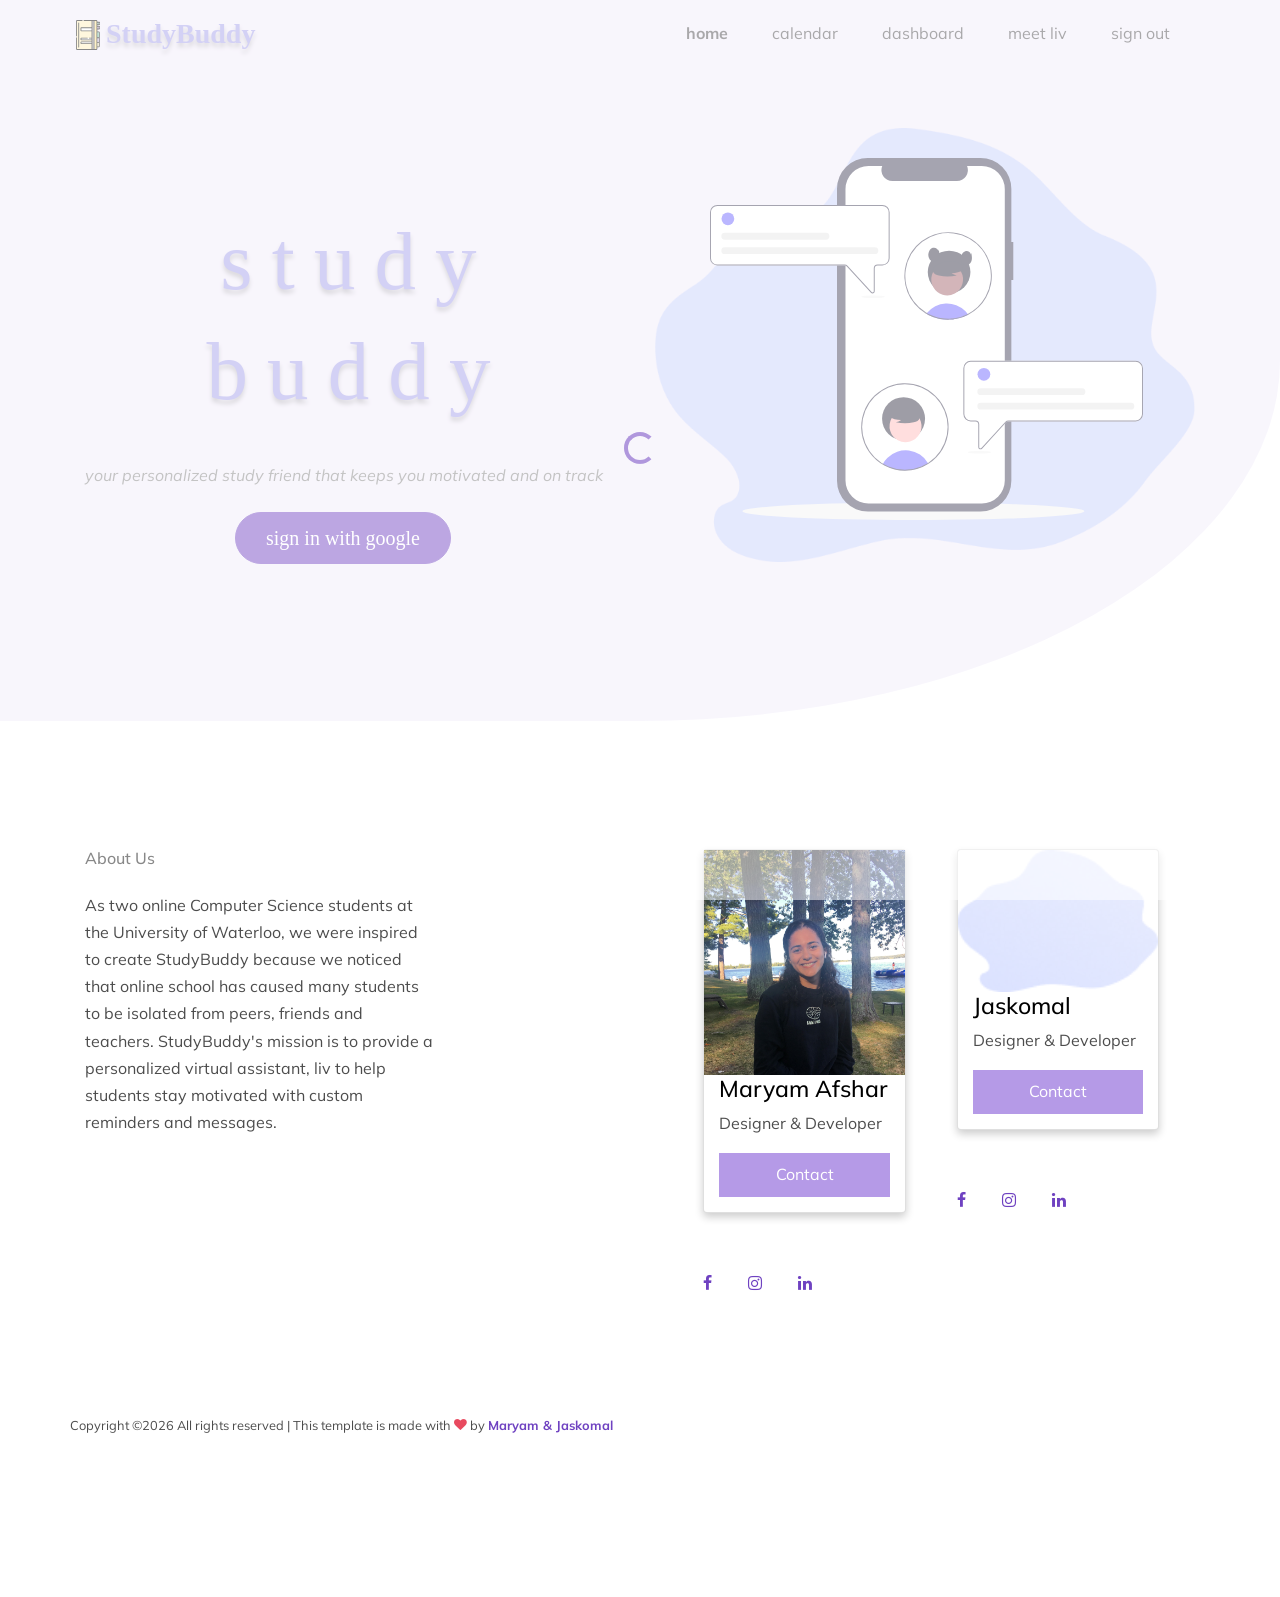
==== commit 98a76209: "update" ====
--- a/covid-master/index.html
+++ b/covid-master/index.html
@@ -70,11 +70,7 @@
 
 
                 <li><a href="meet.html" class="nav-link">meet liv</a></li>
-<<<<<<< HEAD
                 <li><a href="signout.html" class="nav-link">sign out</a></li>
-=======
-                
->>>>>>> parent of 2e6a5c3... file
               </ul>
             </nav>
           </div>
@@ -181,11 +177,7 @@
                 <div class="border-top pt-5">
                   <p style="align-items: center" class="copyright"><small>
                     <!-- Link back to Colorlib can't be removed. Template is licensed under CC BY 3.0. -->
-<<<<<<< HEAD
                     Copyright &copy;<script>document.write(new Date().getFullYear());</script> All rights reserved | This template is made with <i class="icon-heart text-danger" aria-hidden="true"></i> by <a href="https://colorlib.com" target="_blank" >Maryam & Jaskomal</a>
-=======
-                     Made with <i class="icon-heart text-danger" aria-hidden="true"></i> by <a href="https://colorlib.com" target="_blank" >Maryam & Jaskomal</a>
->>>>>>> parent of 2e6a5c3... file
                     <!-- Link back to Colorlib can't be removed. Template is licensed under CC BY 3.0. --></small></p>
     
                   </div>
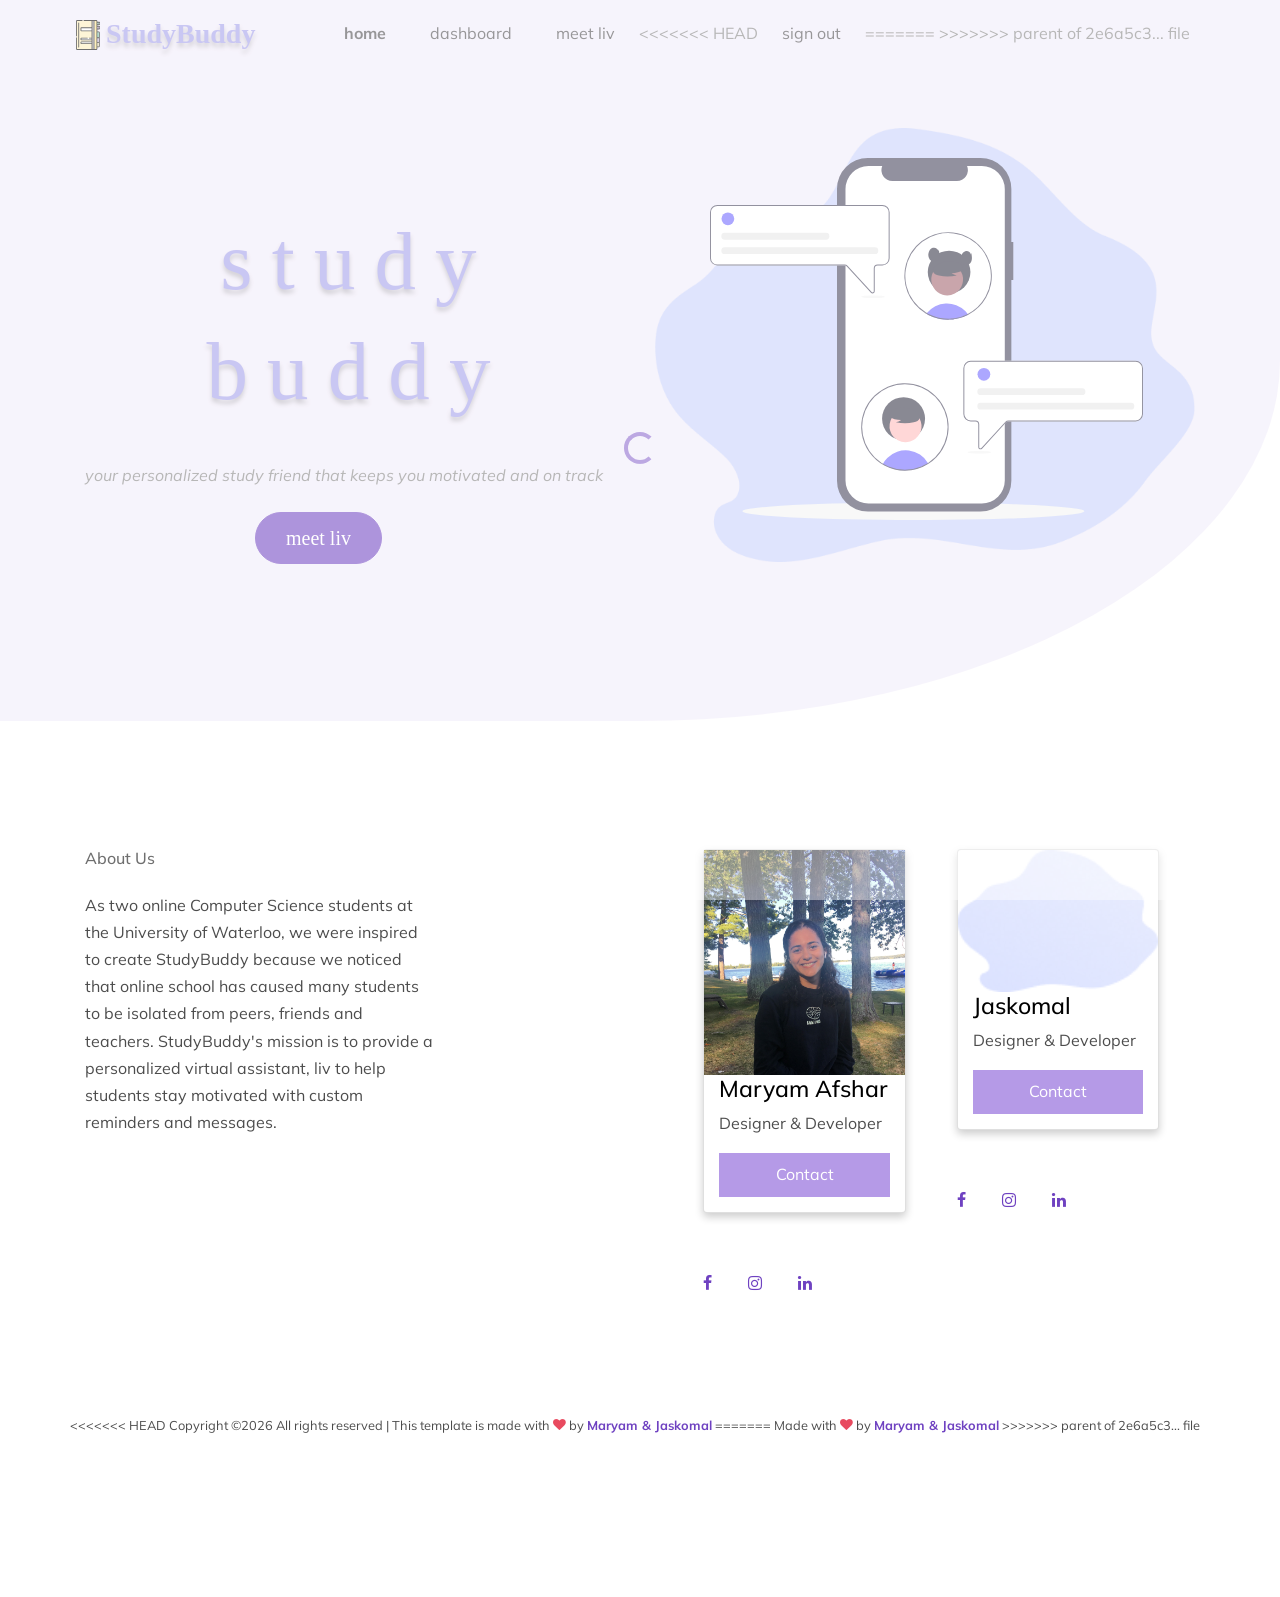
==== commit 02785b7f: "Revert "j" This reverts commit cffb2cab99dca9559e7cd484f6db6f1083211ce4." ====
--- a/covid-master/index.html
+++ b/covid-master/index.html
@@ -64,13 +64,16 @@
 
               <ul class="site-menu main-menu js-clone-nav mr-auto d-none d-lg-block">
                 <li class="active"><a href="index.html" class="nav-link">home</a></li>
+         
+                <li><a href="dashboard.html" class="nav-link">dashboard</a></li>
+
+
+                <li><a href="meet.html" class="nav-link">meet liv</a></li>
+<<<<<<< HEAD
+                <li><a href="signout.html" class="nav-link">sign out</a></li>
+=======
                 
-                <li><a href="calendar.html" class="nav-link">calendar</a></li>
-                <li><a href="dashboard.html" class="nav-link">dashboard</a></li>
-
-
-                <li><a href="meet.html" class="nav-link">meet liv</a></li>
-                <li><a href="signout.html" class="nav-link">sign out</a></li>
+>>>>>>> parent of 2e6a5c3... file
               </ul>
             </nav>
           </div>
@@ -92,7 +95,7 @@
               buddy</h1>
             <i class="mb-5">your personalized study friend that keeps you motivated and on track</i>
             <p></p>
-            <p class="mb-4"><a href="#" class="btn btn-primary">sign in with google</a></p>
+            <p class="mb-4"><a href="meet.html" class="btn btn-primary">meet liv</a></p>
           </div>
           <div class="col-lg-6">
             <figure class="illustration2">
@@ -177,7 +180,11 @@
                 <div class="border-top pt-5">
                   <p style="align-items: center" class="copyright"><small>
                     <!-- Link back to Colorlib can't be removed. Template is licensed under CC BY 3.0. -->
+<<<<<<< HEAD
                     Copyright &copy;<script>document.write(new Date().getFullYear());</script> All rights reserved | This template is made with <i class="icon-heart text-danger" aria-hidden="true"></i> by <a href="https://colorlib.com" target="_blank" >Maryam & Jaskomal</a>
+=======
+                     Made with <i class="icon-heart text-danger" aria-hidden="true"></i> by <a href="https://colorlib.com" target="_blank" >Maryam & Jaskomal</a>
+>>>>>>> parent of 2e6a5c3... file
                     <!-- Link back to Colorlib can't be removed. Template is licensed under CC BY 3.0. --></small></p>
     
                   </div>
--- a/covid-master/css/style.css
+++ b/covid-master/css/style.css
@@ -60,7 +60,7 @@
     background: rgba(0, 0, 0, 0.2); }
 
 .btn {
-  left: 165px;
+  left: 185px;
   top: 320px;
   position: absolute;
   text-transform: uppercase;
@@ -73,6 +73,20 @@
 text-transform: lowercase;
 
   }
+  .btn1 {
+    left: 210px;
+    top: 560px;
+    position: absolute;
+    text-transform: uppercase;
+    border-radius: 30px;
+    padding: 10px 30px; 
+    font-family: Open Sans;
+  font-style: normal;
+  font-weight: normal;
+  font-size: 20px;
+  text-transform: lowercase;
+  
+    }
   .btn:hover, .btn:active, .btn:focus {
     outline: none;
     -webkit-box-shadow: none !important;
@@ -659,7 +673,7 @@
       }
   .hero-v1 .illustration1 {
     position: relative;
-    top: -350px;
+    top: -280px;
     position: absolute;
     width: 76%;
     height: 76%;
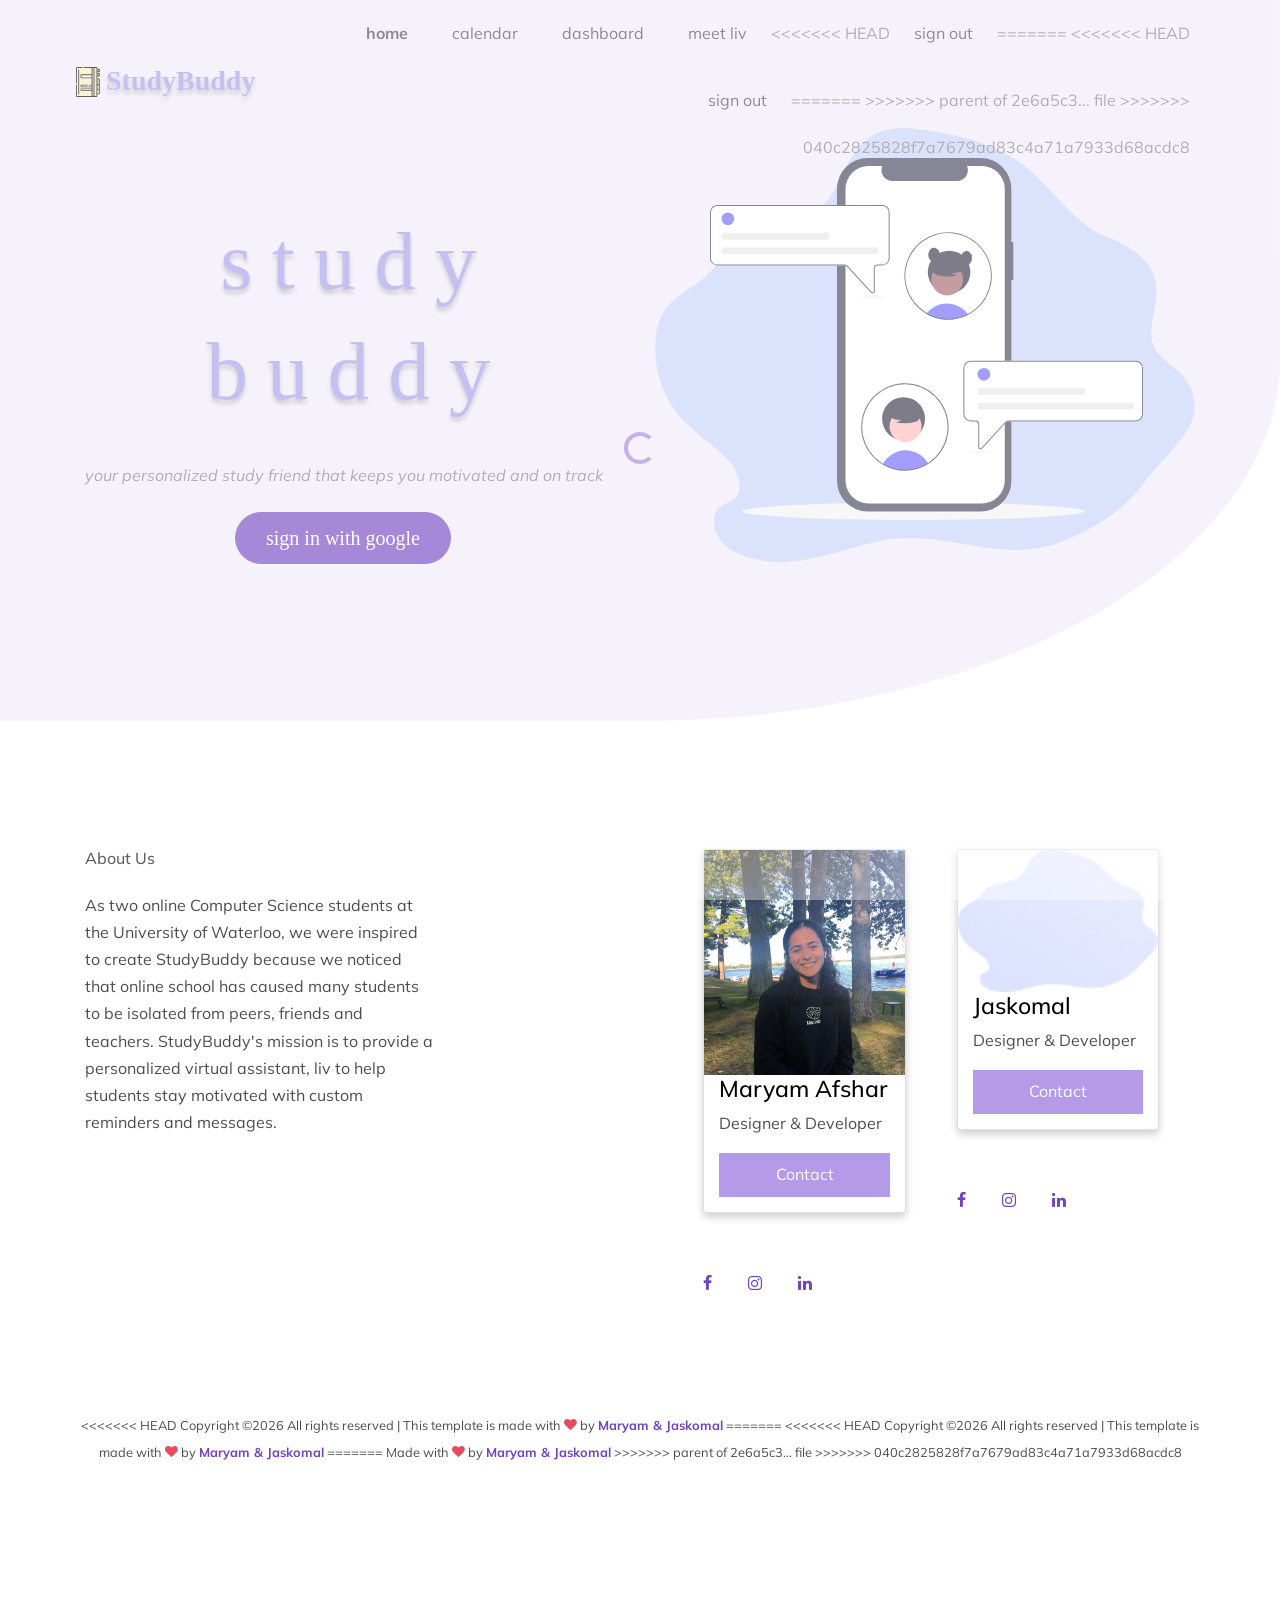
==== commit b199b363: "update" ====
--- a/covid-master/index.html
+++ b/covid-master/index.html
@@ -64,16 +64,21 @@
 
               <ul class="site-menu main-menu js-clone-nav mr-auto d-none d-lg-block">
                 <li class="active"><a href="index.html" class="nav-link">home</a></li>
-         
+                
+                <li><a href="calendar.html" class="nav-link">calendar</a></li>
                 <li><a href="dashboard.html" class="nav-link">dashboard</a></li>
 
 
                 <li><a href="meet.html" class="nav-link">meet liv</a></li>
+<<<<<<< HEAD
+                <li><a href="signout.html" class="nav-link">sign out</a></li>
+=======
 <<<<<<< HEAD
                 <li><a href="signout.html" class="nav-link">sign out</a></li>
 =======
                 
 >>>>>>> parent of 2e6a5c3... file
+>>>>>>> 040c2825828f7a7679ad83c4a71a7933d68acdc8
               </ul>
             </nav>
           </div>
@@ -95,7 +100,7 @@
               buddy</h1>
             <i class="mb-5">your personalized study friend that keeps you motivated and on track</i>
             <p></p>
-            <p class="mb-4"><a href="meet.html" class="btn btn-primary">meet liv</a></p>
+            <p class="mb-4"><a href="#" class="btn btn-primary">sign in with google</a></p>
           </div>
           <div class="col-lg-6">
             <figure class="illustration2">
@@ -183,8 +188,12 @@
 <<<<<<< HEAD
                     Copyright &copy;<script>document.write(new Date().getFullYear());</script> All rights reserved | This template is made with <i class="icon-heart text-danger" aria-hidden="true"></i> by <a href="https://colorlib.com" target="_blank" >Maryam & Jaskomal</a>
 =======
+<<<<<<< HEAD
+                    Copyright &copy;<script>document.write(new Date().getFullYear());</script> All rights reserved | This template is made with <i class="icon-heart text-danger" aria-hidden="true"></i> by <a href="https://colorlib.com" target="_blank" >Maryam & Jaskomal</a>
+=======
                      Made with <i class="icon-heart text-danger" aria-hidden="true"></i> by <a href="https://colorlib.com" target="_blank" >Maryam & Jaskomal</a>
 >>>>>>> parent of 2e6a5c3... file
+>>>>>>> 040c2825828f7a7679ad83c4a71a7933d68acdc8
                     <!-- Link back to Colorlib can't be removed. Template is licensed under CC BY 3.0. --></small></p>
     
                   </div>
--- a/covid-master/css/style.css
+++ b/covid-master/css/style.css
@@ -60,7 +60,7 @@
     background: rgba(0, 0, 0, 0.2); }
 
 .btn {
-  left: 185px;
+  left: 165px;
   top: 320px;
   position: absolute;
   text-transform: uppercase;
@@ -73,20 +73,6 @@
 text-transform: lowercase;
 
   }
-  .btn1 {
-    left: 210px;
-    top: 560px;
-    position: absolute;
-    text-transform: uppercase;
-    border-radius: 30px;
-    padding: 10px 30px; 
-    font-family: Open Sans;
-  font-style: normal;
-  font-weight: normal;
-  font-size: 20px;
-  text-transform: lowercase;
-  
-    }
   .btn:hover, .btn:active, .btn:focus {
     outline: none;
     -webkit-box-shadow: none !important;
@@ -673,7 +659,7 @@
       }
   .hero-v1 .illustration1 {
     position: relative;
-    top: -280px;
+    top: -350px;
     position: absolute;
     width: 76%;
     height: 76%;
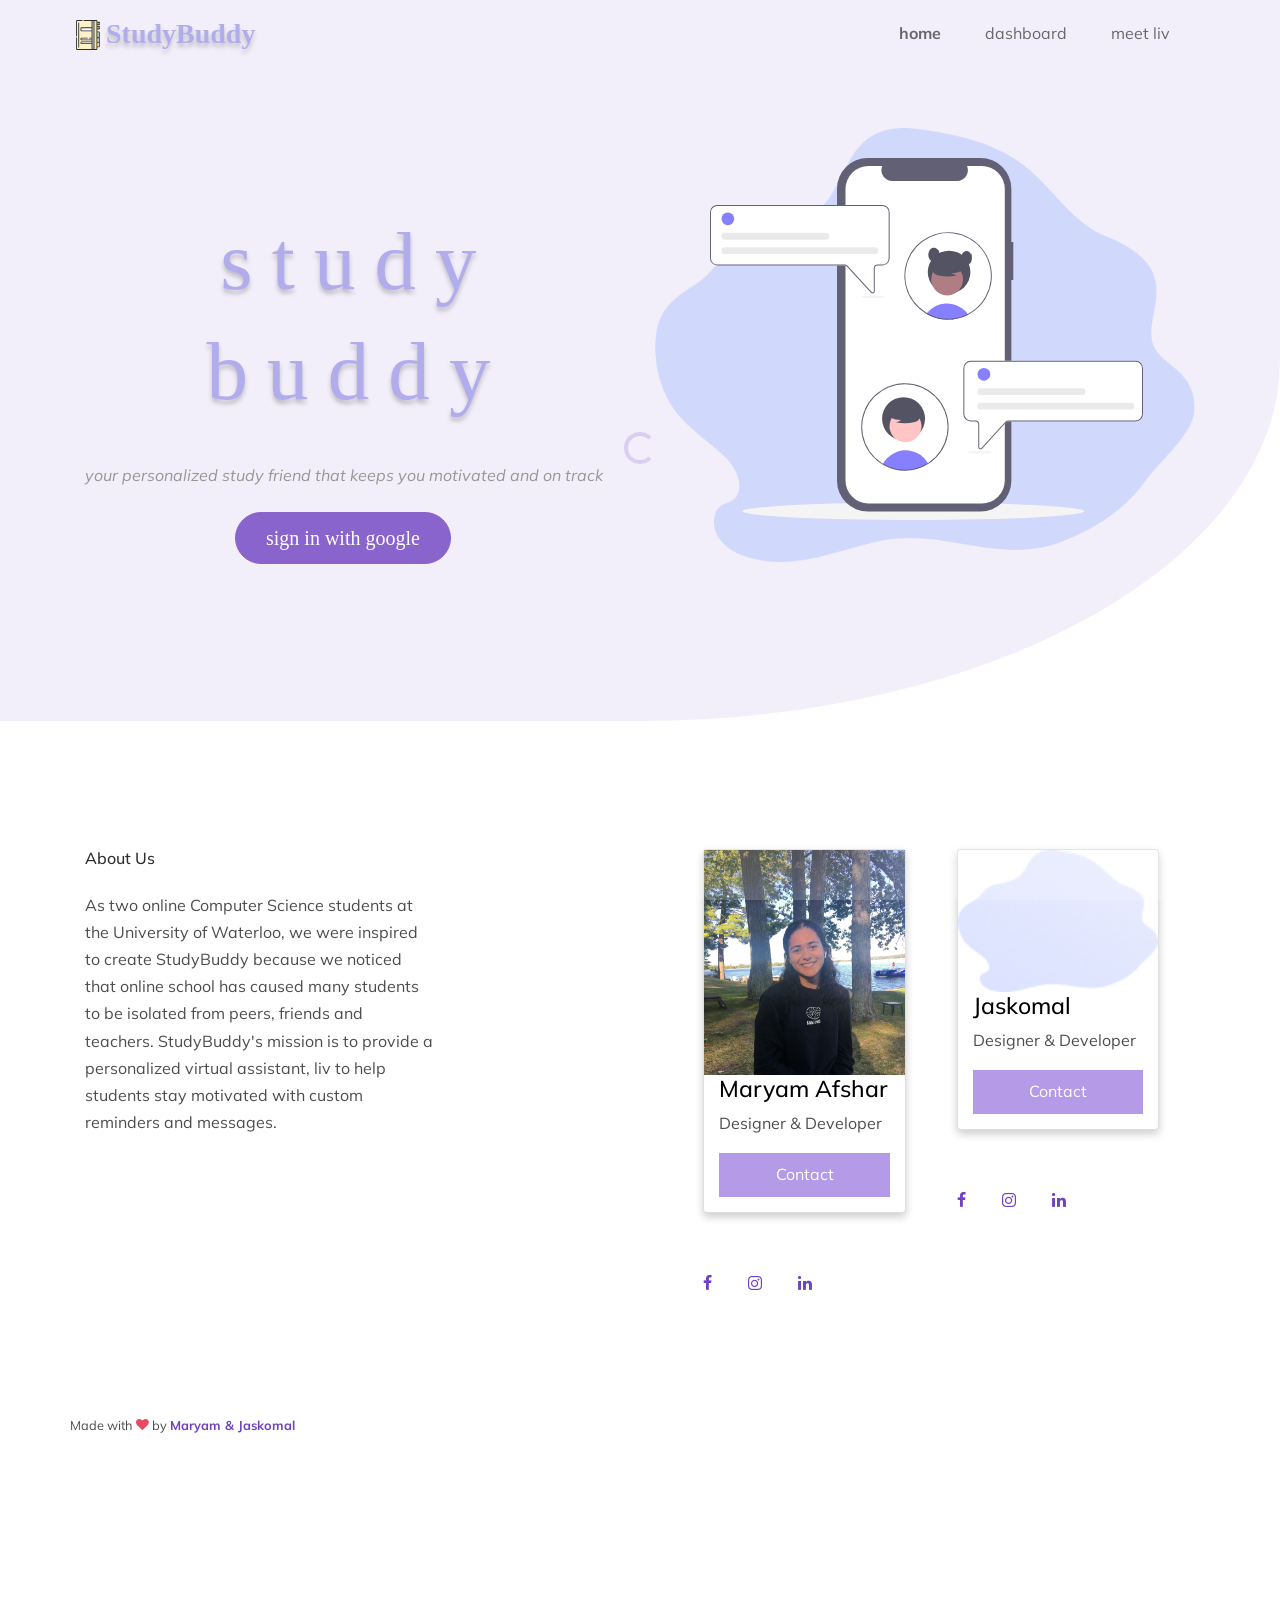
==== commit 4f7af59b: "main" ====
--- a/covid-master/index.html
+++ b/covid-master/index.html
@@ -64,21 +64,12 @@
 
               <ul class="site-menu main-menu js-clone-nav mr-auto d-none d-lg-block">
                 <li class="active"><a href="index.html" class="nav-link">home</a></li>
-                
-                <li><a href="calendar.html" class="nav-link">calendar</a></li>
+               
                 <li><a href="dashboard.html" class="nav-link">dashboard</a></li>
 
 
                 <li><a href="meet.html" class="nav-link">meet liv</a></li>
-<<<<<<< HEAD
-                <li><a href="signout.html" class="nav-link">sign out</a></li>
-=======
-<<<<<<< HEAD
-                <li><a href="signout.html" class="nav-link">sign out</a></li>
-=======
-                
->>>>>>> parent of 2e6a5c3... file
->>>>>>> 040c2825828f7a7679ad83c4a71a7933d68acdc8
+              
               </ul>
             </nav>
           </div>
@@ -185,15 +176,7 @@
                 <div class="border-top pt-5">
                   <p style="align-items: center" class="copyright"><small>
                     <!-- Link back to Colorlib can't be removed. Template is licensed under CC BY 3.0. -->
-<<<<<<< HEAD
-                    Copyright &copy;<script>document.write(new Date().getFullYear());</script> All rights reserved | This template is made with <i class="icon-heart text-danger" aria-hidden="true"></i> by <a href="https://colorlib.com" target="_blank" >Maryam & Jaskomal</a>
-=======
-<<<<<<< HEAD
-                    Copyright &copy;<script>document.write(new Date().getFullYear());</script> All rights reserved | This template is made with <i class="icon-heart text-danger" aria-hidden="true"></i> by <a href="https://colorlib.com" target="_blank" >Maryam & Jaskomal</a>
-=======
-                     Made with <i class="icon-heart text-danger" aria-hidden="true"></i> by <a href="https://colorlib.com" target="_blank" >Maryam & Jaskomal</a>
->>>>>>> parent of 2e6a5c3... file
->>>>>>> 040c2825828f7a7679ad83c4a71a7933d68acdc8
+                    Made with <i class="icon-heart text-danger" aria-hidden="true"></i> by <a href="https://colorlib.com" target="_blank" >Maryam & Jaskomal</a>
                     <!-- Link back to Colorlib can't be removed. Template is licensed under CC BY 3.0. --></small></p>
     
                   </div>
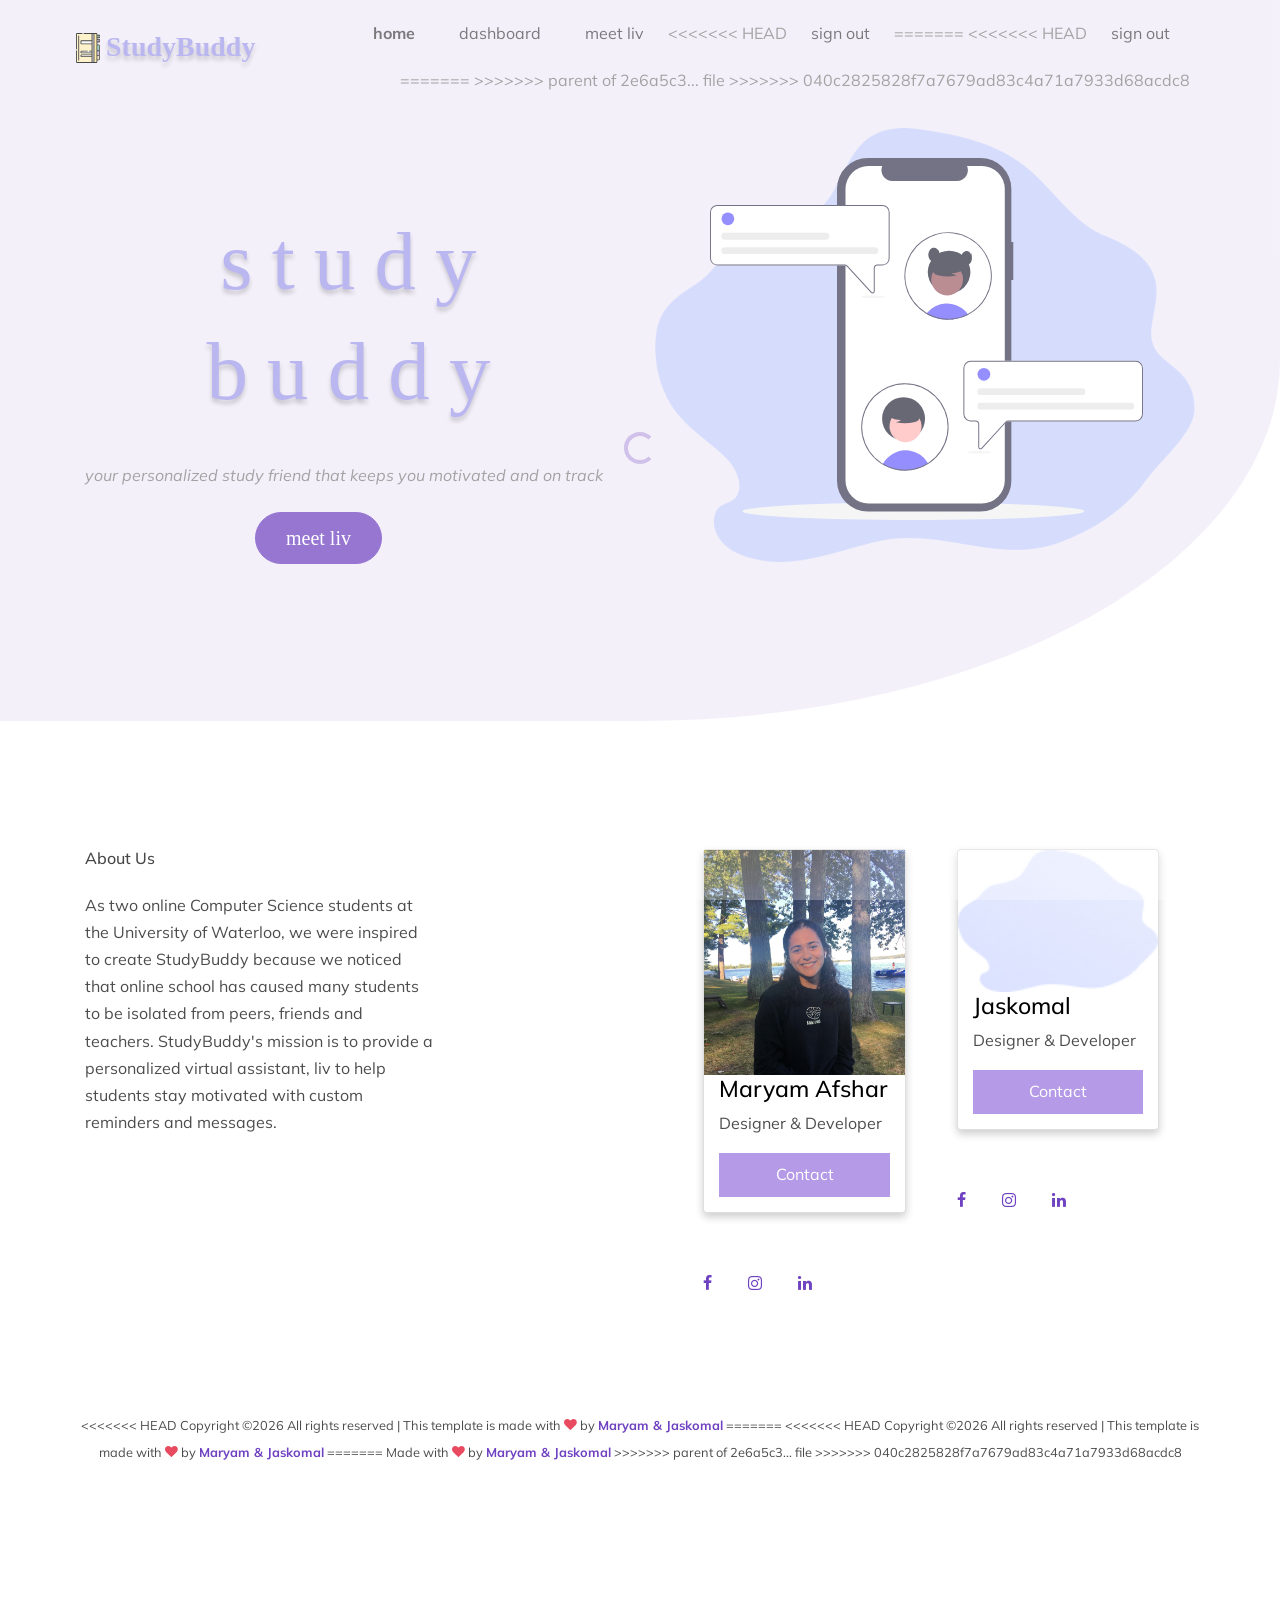
==== commit fdbba0de: "Merge branch 'main' of https://github.com/mary1afshar/StudyBuddy.github.io into main" ====
--- a/covid-master/index.html
+++ b/covid-master/index.html
@@ -64,12 +64,20 @@
 
               <ul class="site-menu main-menu js-clone-nav mr-auto d-none d-lg-block">
                 <li class="active"><a href="index.html" class="nav-link">home</a></li>
-               
+         
                 <li><a href="dashboard.html" class="nav-link">dashboard</a></li>
 
 
                 <li><a href="meet.html" class="nav-link">meet liv</a></li>
-              
+<<<<<<< HEAD
+                <li><a href="signout.html" class="nav-link">sign out</a></li>
+=======
+<<<<<<< HEAD
+                <li><a href="signout.html" class="nav-link">sign out</a></li>
+=======
+                
+>>>>>>> parent of 2e6a5c3... file
+>>>>>>> 040c2825828f7a7679ad83c4a71a7933d68acdc8
               </ul>
             </nav>
           </div>
@@ -91,7 +99,7 @@
               buddy</h1>
             <i class="mb-5">your personalized study friend that keeps you motivated and on track</i>
             <p></p>
-            <p class="mb-4"><a href="#" class="btn btn-primary">sign in with google</a></p>
+            <p class="mb-4"><a href="meet.html" class="btn btn-primary">meet liv</a></p>
           </div>
           <div class="col-lg-6">
             <figure class="illustration2">
@@ -176,7 +184,15 @@
                 <div class="border-top pt-5">
                   <p style="align-items: center" class="copyright"><small>
                     <!-- Link back to Colorlib can't be removed. Template is licensed under CC BY 3.0. -->
-                    Made with <i class="icon-heart text-danger" aria-hidden="true"></i> by <a href="https://colorlib.com" target="_blank" >Maryam & Jaskomal</a>
+<<<<<<< HEAD
+                    Copyright &copy;<script>document.write(new Date().getFullYear());</script> All rights reserved | This template is made with <i class="icon-heart text-danger" aria-hidden="true"></i> by <a href="https://colorlib.com" target="_blank" >Maryam & Jaskomal</a>
+=======
+<<<<<<< HEAD
+                    Copyright &copy;<script>document.write(new Date().getFullYear());</script> All rights reserved | This template is made with <i class="icon-heart text-danger" aria-hidden="true"></i> by <a href="https://colorlib.com" target="_blank" >Maryam & Jaskomal</a>
+=======
+                     Made with <i class="icon-heart text-danger" aria-hidden="true"></i> by <a href="https://colorlib.com" target="_blank" >Maryam & Jaskomal</a>
+>>>>>>> parent of 2e6a5c3... file
+>>>>>>> 040c2825828f7a7679ad83c4a71a7933d68acdc8
                     <!-- Link back to Colorlib can't be removed. Template is licensed under CC BY 3.0. --></small></p>
     
                   </div>
--- a/covid-master/css/style.css
+++ b/covid-master/css/style.css
@@ -60,7 +60,7 @@
     background: rgba(0, 0, 0, 0.2); }
 
 .btn {
-  left: 165px;
+  left: 185px;
   top: 320px;
   position: absolute;
   text-transform: uppercase;
@@ -73,6 +73,20 @@
 text-transform: lowercase;
 
   }
+  .btn1 {
+    left: 210px;
+    top: 560px;
+    position: absolute;
+    text-transform: uppercase;
+    border-radius: 30px;
+    padding: 10px 30px; 
+    font-family: Open Sans;
+  font-style: normal;
+  font-weight: normal;
+  font-size: 20px;
+  text-transform: lowercase;
+  
+    }
   .btn:hover, .btn:active, .btn:focus {
     outline: none;
     -webkit-box-shadow: none !important;
@@ -659,7 +673,7 @@
       }
   .hero-v1 .illustration1 {
     position: relative;
-    top: -350px;
+    top: -280px;
     position: absolute;
     width: 76%;
     height: 76%;
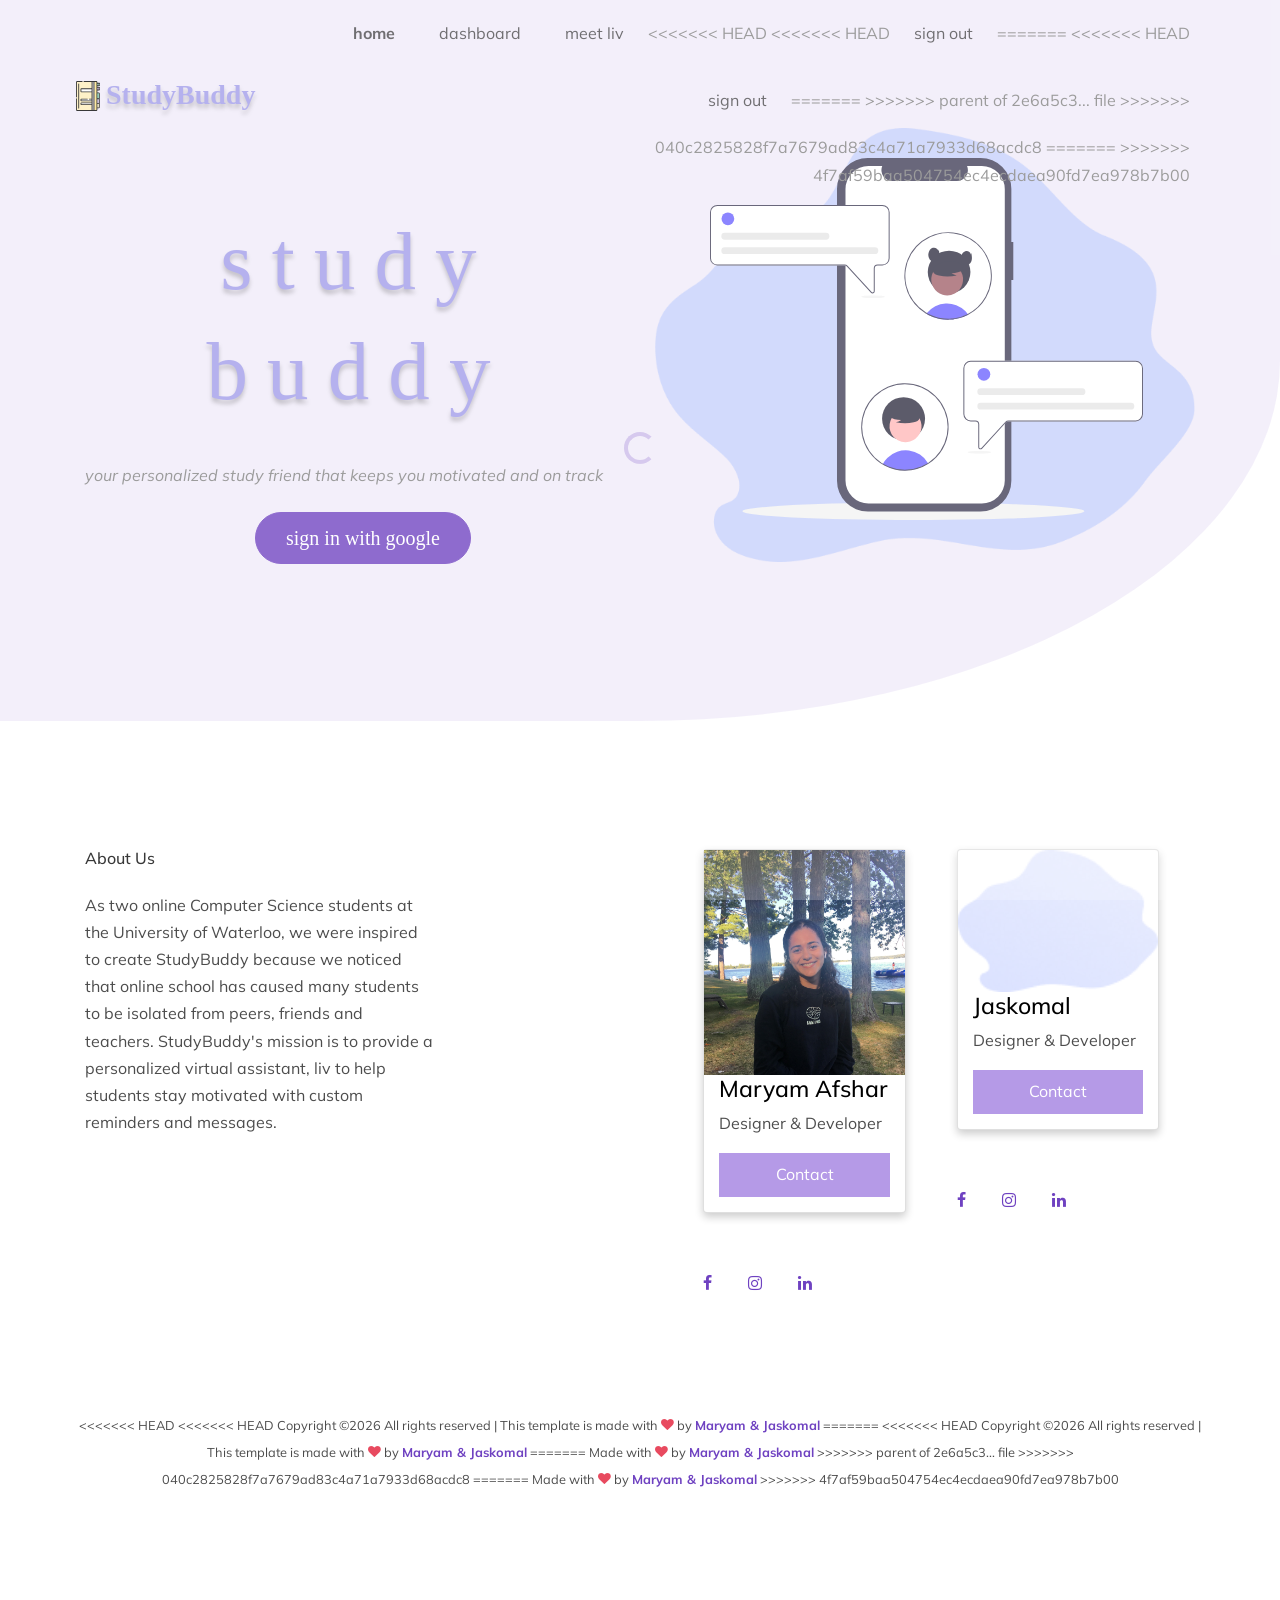
==== commit c87f9b18: "update" ====
--- a/covid-master/index.html
+++ b/covid-master/index.html
@@ -64,11 +64,12 @@
 
               <ul class="site-menu main-menu js-clone-nav mr-auto d-none d-lg-block">
                 <li class="active"><a href="index.html" class="nav-link">home</a></li>
-         
+               
                 <li><a href="dashboard.html" class="nav-link">dashboard</a></li>
 
 
                 <li><a href="meet.html" class="nav-link">meet liv</a></li>
+<<<<<<< HEAD
 <<<<<<< HEAD
                 <li><a href="signout.html" class="nav-link">sign out</a></li>
 =======
@@ -78,6 +79,9 @@
                 
 >>>>>>> parent of 2e6a5c3... file
 >>>>>>> 040c2825828f7a7679ad83c4a71a7933d68acdc8
+=======
+              
+>>>>>>> 4f7af59baa504754ec4ecdaea90fd7ea978b7b00
               </ul>
             </nav>
           </div>
@@ -99,7 +103,7 @@
               buddy</h1>
             <i class="mb-5">your personalized study friend that keeps you motivated and on track</i>
             <p></p>
-            <p class="mb-4"><a href="meet.html" class="btn btn-primary">meet liv</a></p>
+            <p class="mb-4"><a href="#" class="btn btn-primary">sign in with google</a></p>
           </div>
           <div class="col-lg-6">
             <figure class="illustration2">
@@ -185,6 +189,7 @@
                   <p style="align-items: center" class="copyright"><small>
                     <!-- Link back to Colorlib can't be removed. Template is licensed under CC BY 3.0. -->
 <<<<<<< HEAD
+<<<<<<< HEAD
                     Copyright &copy;<script>document.write(new Date().getFullYear());</script> All rights reserved | This template is made with <i class="icon-heart text-danger" aria-hidden="true"></i> by <a href="https://colorlib.com" target="_blank" >Maryam & Jaskomal</a>
 =======
 <<<<<<< HEAD
@@ -193,6 +198,9 @@
                      Made with <i class="icon-heart text-danger" aria-hidden="true"></i> by <a href="https://colorlib.com" target="_blank" >Maryam & Jaskomal</a>
 >>>>>>> parent of 2e6a5c3... file
 >>>>>>> 040c2825828f7a7679ad83c4a71a7933d68acdc8
+=======
+                    Made with <i class="icon-heart text-danger" aria-hidden="true"></i> by <a href="https://colorlib.com" target="_blank" >Maryam & Jaskomal</a>
+>>>>>>> 4f7af59baa504754ec4ecdaea90fd7ea978b7b00
                     <!-- Link back to Colorlib can't be removed. Template is licensed under CC BY 3.0. --></small></p>
     
                   </div>
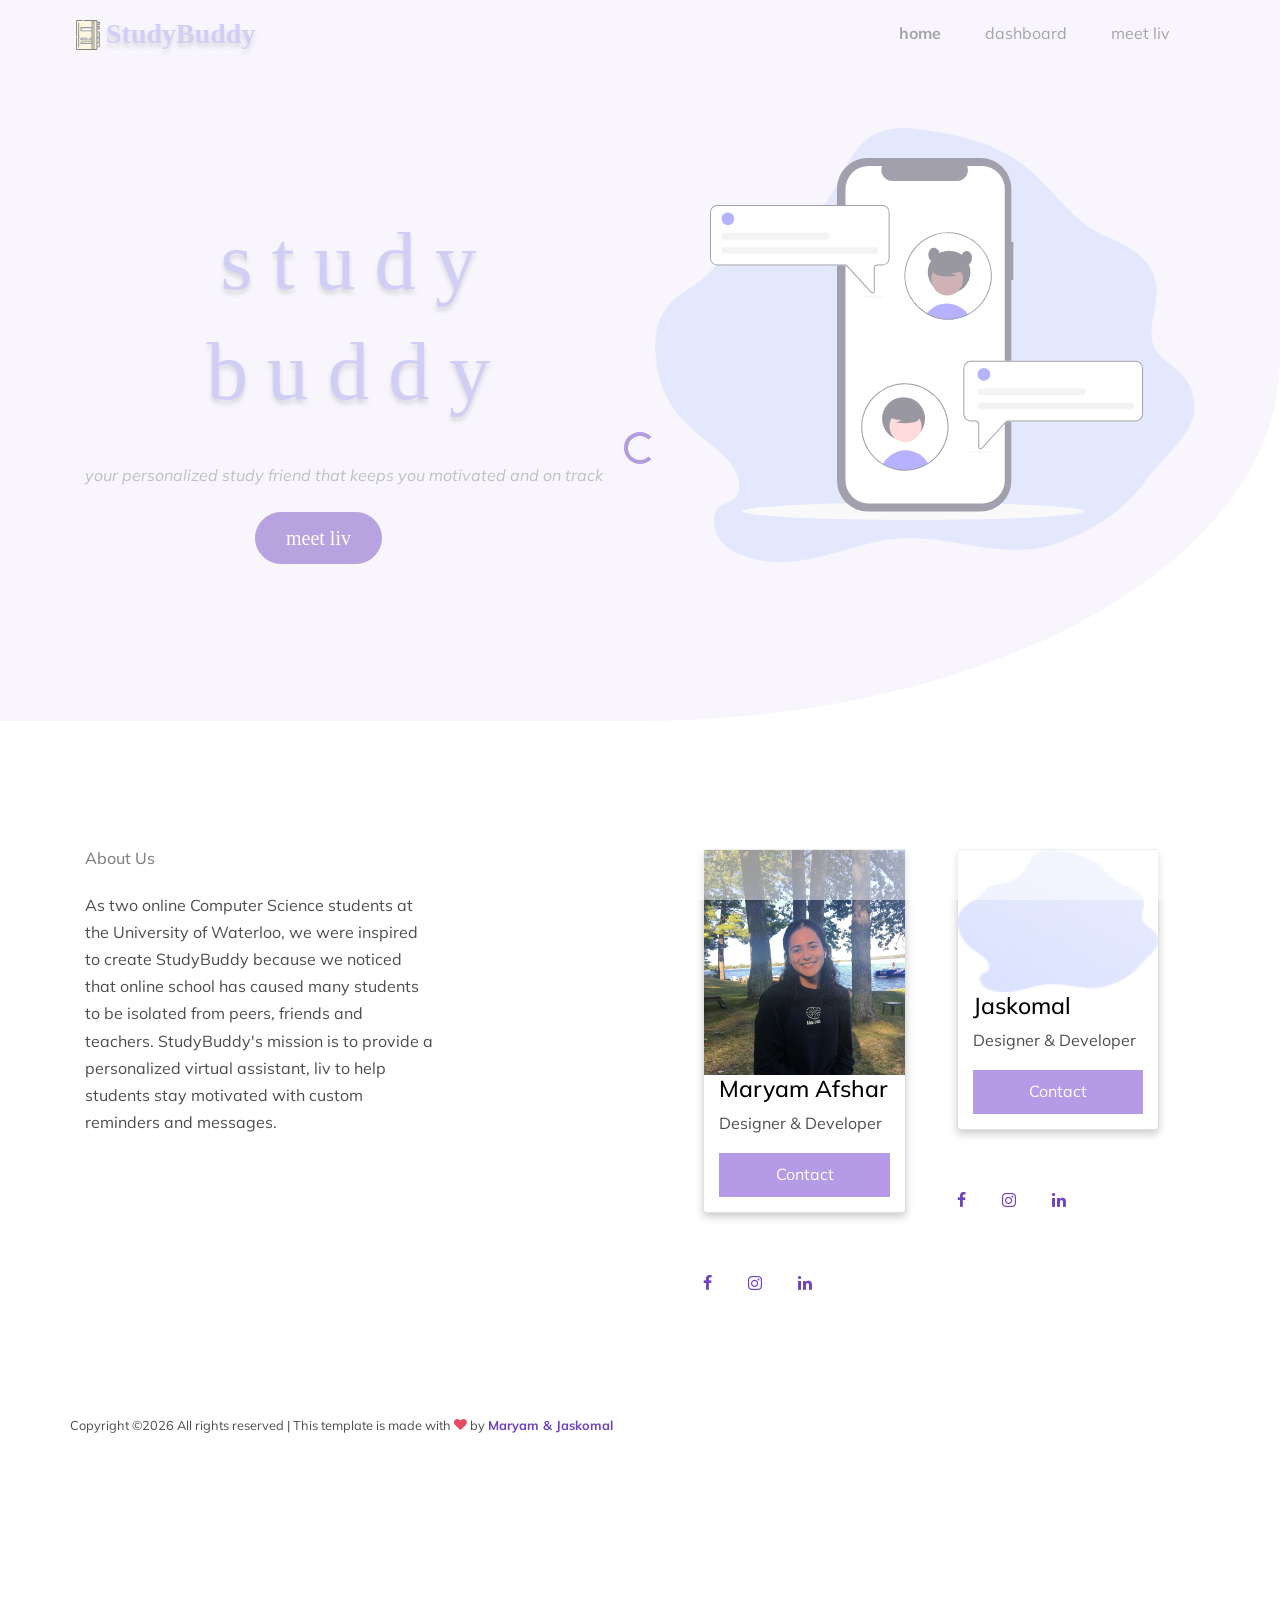
==== commit 6abd9a8f: "update" ====
--- a/covid-master/index.html
+++ b/covid-master/index.html
@@ -69,19 +69,9 @@
 
 
                 <li><a href="meet.html" class="nav-link">meet liv</a></li>
-<<<<<<< HEAD
-<<<<<<< HEAD
-                <li><a href="signout.html" class="nav-link">sign out</a></li>
-=======
-<<<<<<< HEAD
-                <li><a href="signout.html" class="nav-link">sign out</a></li>
-=======
+
                 
->>>>>>> parent of 2e6a5c3... file
->>>>>>> 040c2825828f7a7679ad83c4a71a7933d68acdc8
-=======
-              
->>>>>>> 4f7af59baa504754ec4ecdaea90fd7ea978b7b00
+
               </ul>
             </nav>
           </div>
@@ -103,7 +93,7 @@
               buddy</h1>
             <i class="mb-5">your personalized study friend that keeps you motivated and on track</i>
             <p></p>
-            <p class="mb-4"><a href="#" class="btn btn-primary">sign in with google</a></p>
+            <p class="mb-4"><a href="meet.html" class="btn btn-primary">meet liv</a></p>
           </div>
           <div class="col-lg-6">
             <figure class="illustration2">
@@ -188,19 +178,12 @@
                 <div class="border-top pt-5">
                   <p style="align-items: center" class="copyright"><small>
                     <!-- Link back to Colorlib can't be removed. Template is licensed under CC BY 3.0. -->
-<<<<<<< HEAD
-<<<<<<< HEAD
+
+    
                     Copyright &copy;<script>document.write(new Date().getFullYear());</script> All rights reserved | This template is made with <i class="icon-heart text-danger" aria-hidden="true"></i> by <a href="https://colorlib.com" target="_blank" >Maryam & Jaskomal</a>
-=======
-<<<<<<< HEAD
-                    Copyright &copy;<script>document.write(new Date().getFullYear());</script> All rights reserved | This template is made with <i class="icon-heart text-danger" aria-hidden="true"></i> by <a href="https://colorlib.com" target="_blank" >Maryam & Jaskomal</a>
-=======
-                     Made with <i class="icon-heart text-danger" aria-hidden="true"></i> by <a href="https://colorlib.com" target="_blank" >Maryam & Jaskomal</a>
->>>>>>> parent of 2e6a5c3... file
->>>>>>> 040c2825828f7a7679ad83c4a71a7933d68acdc8
-=======
-                    Made with <i class="icon-heart text-danger" aria-hidden="true"></i> by <a href="https://colorlib.com" target="_blank" >Maryam & Jaskomal</a>
->>>>>>> 4f7af59baa504754ec4ecdaea90fd7ea978b7b00
+
+                     
+             
                     <!-- Link back to Colorlib can't be removed. Template is licensed under CC BY 3.0. --></small></p>
     
                   </div>
